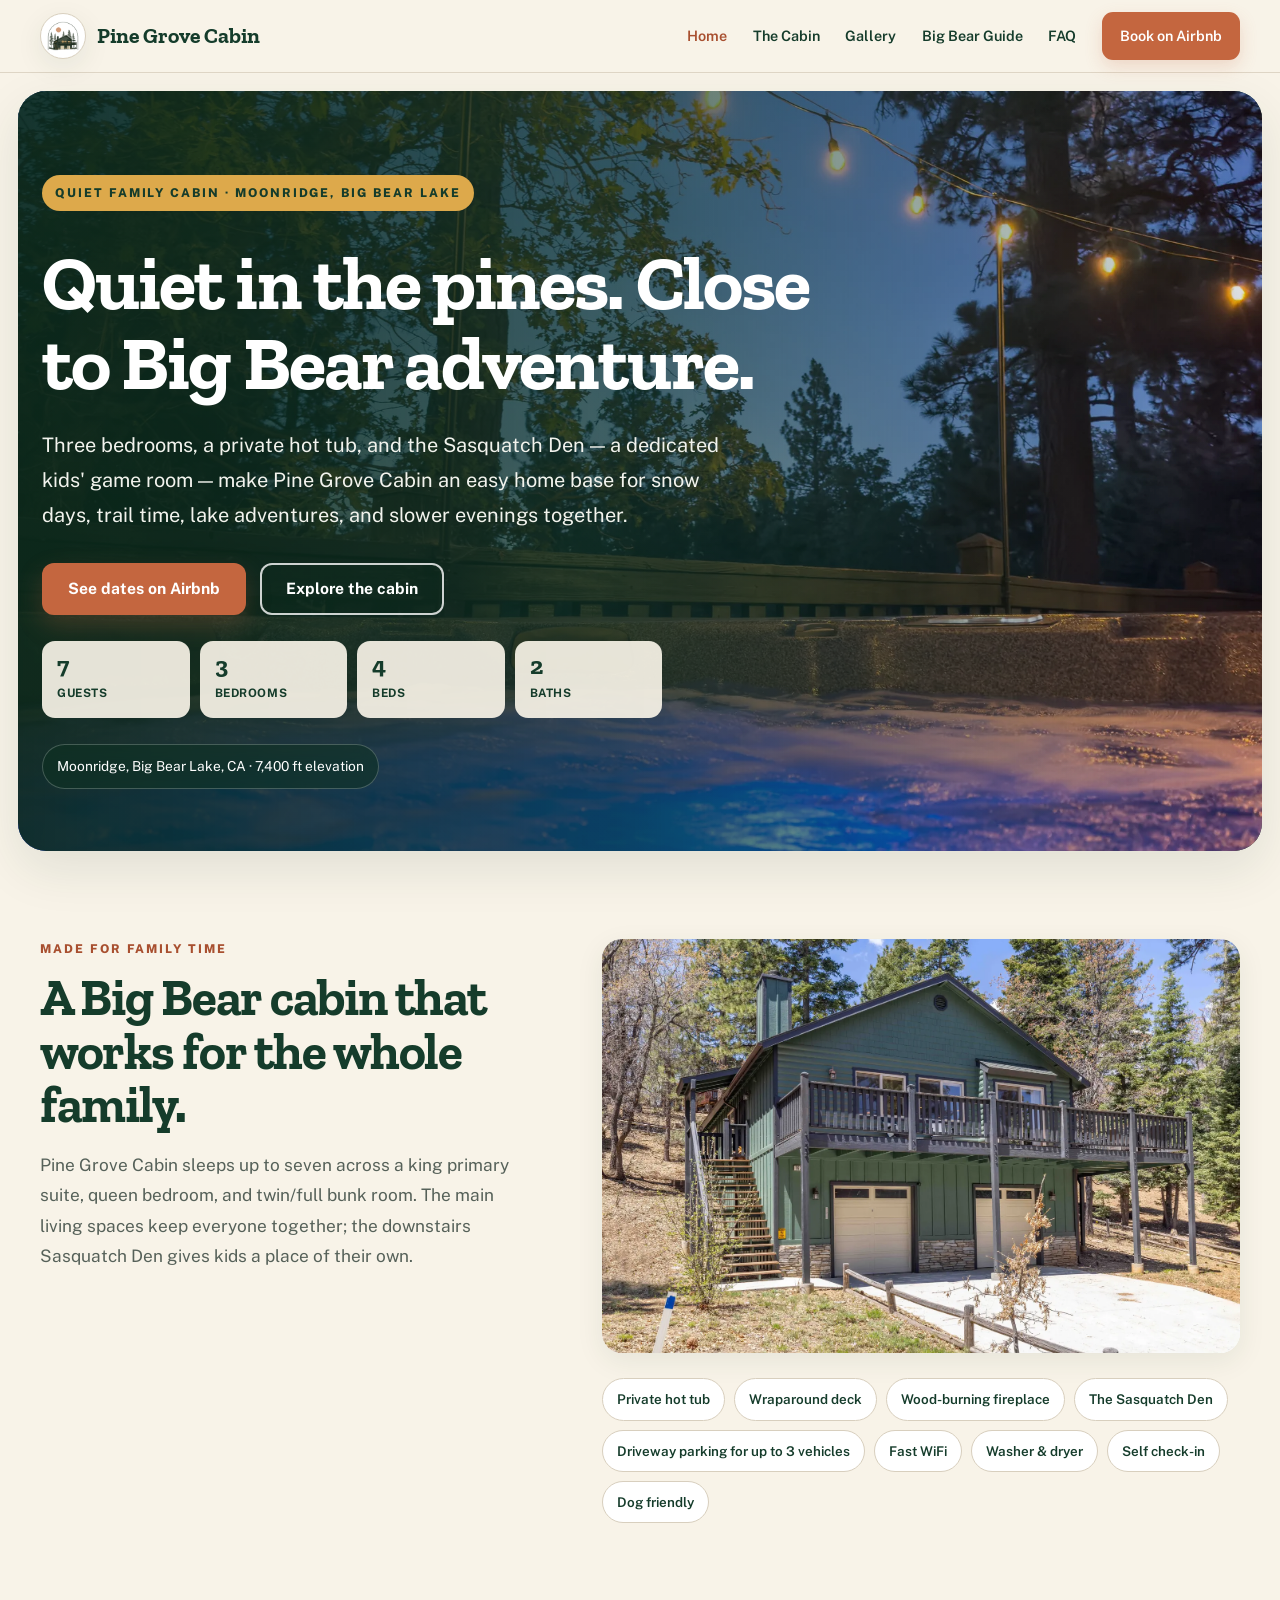
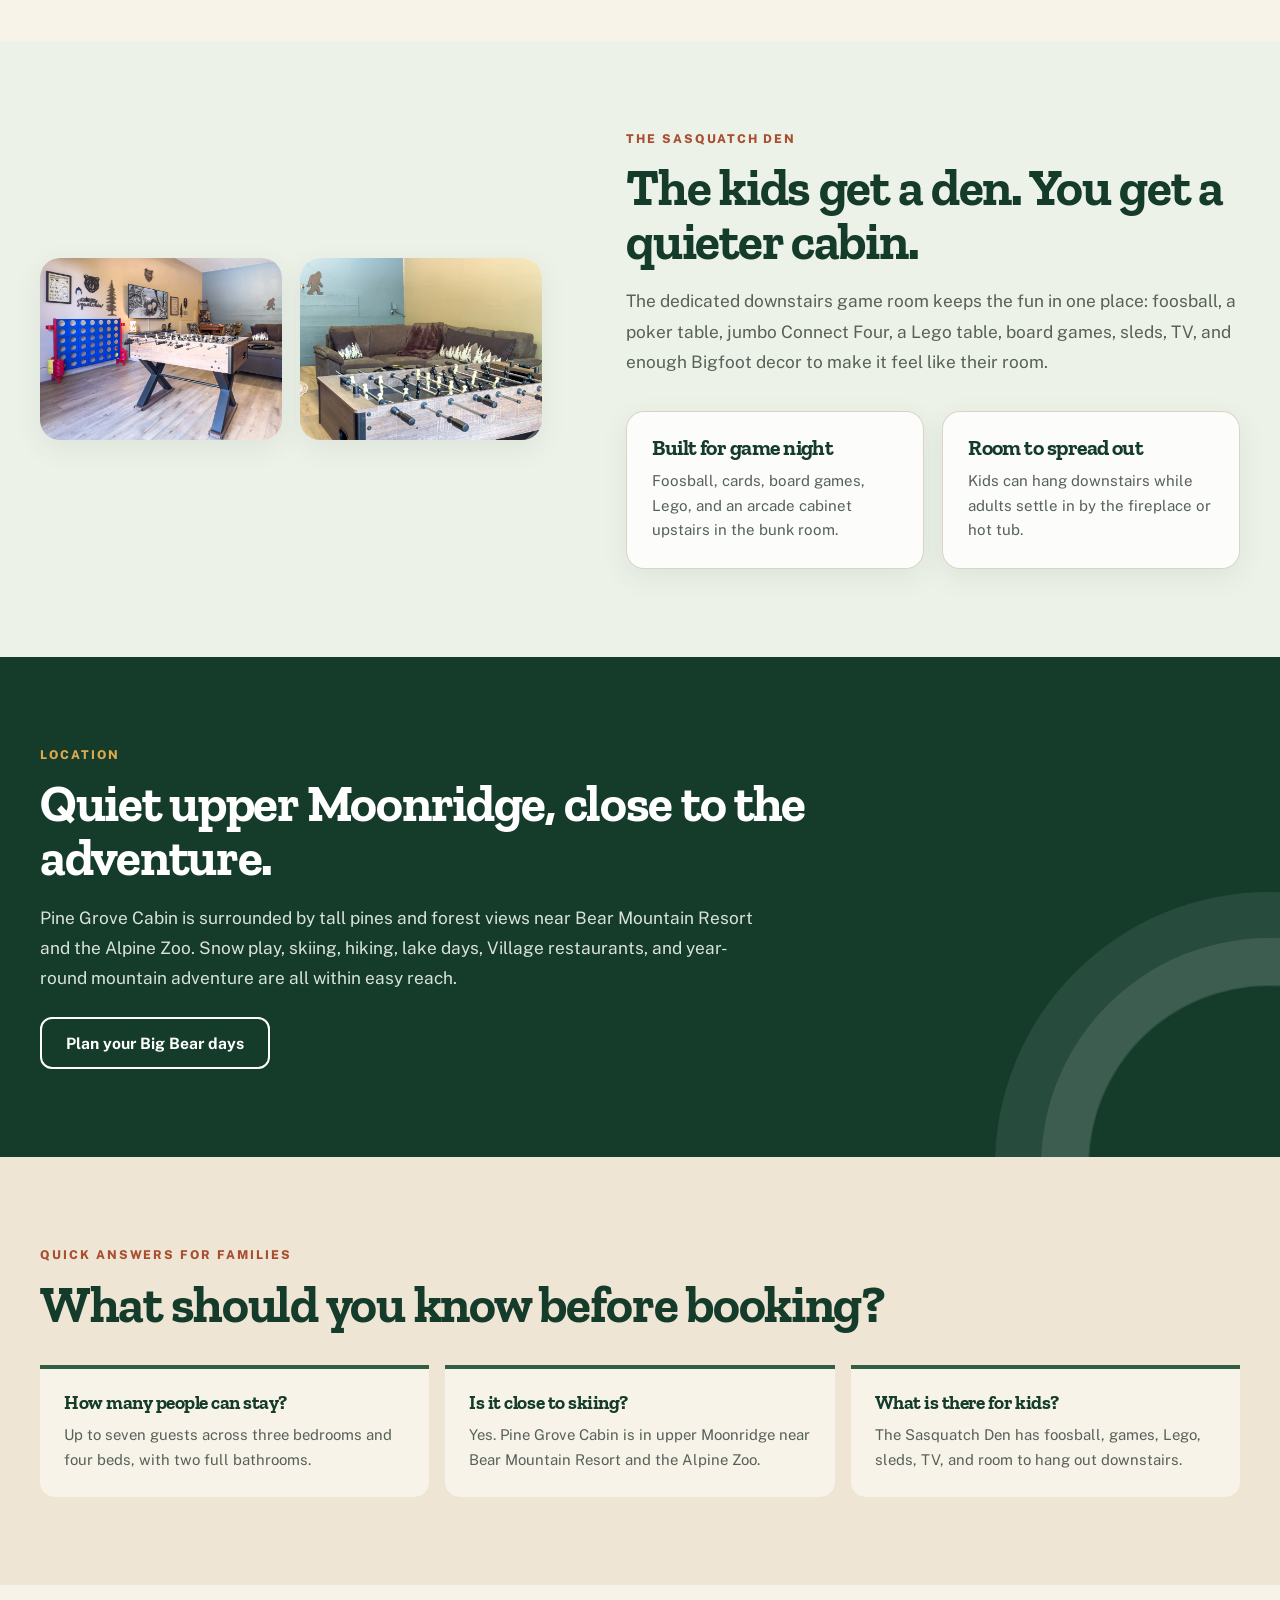
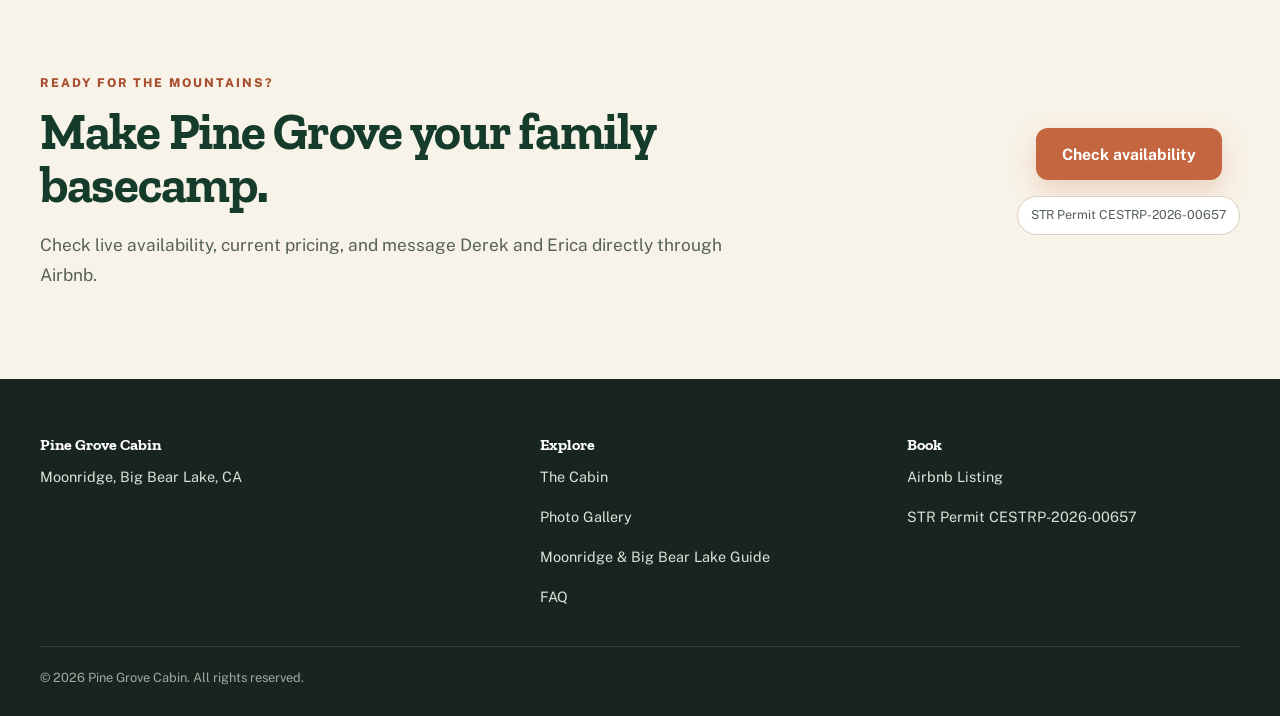
==== index.html @ 7d47ce01 "Update STR permit number to CESTRP-2026-00657 Co-Authored-By: Claude Sonnet 5 <noreply@anthropic.com" ====
<!DOCTYPE html>
<html lang="en">
<head>
<meta charset="UTF-8">
<meta name="viewport" content="width=device-width, initial-scale=1.0">
<title>Family Cabin in Moonridge, Big Bear Lake | Pine Grove Cabin</title>
<meta name="description" content="A quiet family cabin in Moonridge, Big Bear Lake with 3 bedrooms, a private hot tub, tall pines, and the Sasquatch Den kids' game room. Sleeps 7.">
<link rel="canonical" href="https://pinegrovebigbear.com/">
<link rel="icon" type="image/png" href="img/favicon-32.png" sizes="32x32">
<link rel="icon" type="image/png" href="img/favicon-16.png" sizes="16x16">
<link rel="apple-touch-icon" href="img/apple-touch-icon.png">
<meta name="theme-color" content="#153C2B">
<meta property="og:type" content="website">
<meta property="og:site_name" content="Pine Grove Cabin">
<meta property="og:title" content="Family Cabin in Moonridge, Big Bear Lake | Pine Grove Cabin">
<meta property="og:description" content="A quiet family cabin among tall pines with a private hot tub and the Sasquatch Den kids' game room. Sleeps 7 near Bear Mountain.">
<meta property="og:url" content="https://pinegrovebigbear.com/">
<meta property="og:image" content="https://pinegrovebigbear.com/img/hot-tub.webp">
<meta name="twitter:card" content="summary_large_image">
<meta name="twitter:title" content="Family Cabin in Moonridge, Big Bear Lake | Pine Grove Cabin">
<meta name="twitter:description" content="A quiet family cabin among tall pines with a private hot tub and the Sasquatch Den kids' game room. Sleeps 7 near Bear Mountain.">
<meta name="twitter:image" content="https://pinegrovebigbear.com/img/hot-tub.webp">
<link rel="stylesheet" href="styles.css">
</head>
<body class="page-home">
<a class="skip-link" href="#main-content">Skip to main content</a>

<header class="site-header">
  <div class="wrap">
    <a href="index.html" class="brand">
<span class="brand-mark-badge"><img class="brand-mark" src="img/logo-icon.png" alt="Pine Grove Cabin logo"></span>
      Pine Grove Cabin
    </a>
    <nav class="main-nav" id="primary-nav" aria-label="Primary">
      <a href="index.html" class="current">Home</a>
      <a href="cabin.html">The Cabin</a>
      <a href="gallery.html">Gallery</a>
      <a href="guide.html">Big Bear Guide</a>
      <a href="faq.html">FAQ</a>
      <a href="https://airbnb.com/h/pinegrovebigbear" class="btn-book-nav" target="_blank" rel="noopener">Book on Airbnb</a>
    </nav>
    <button class="mobile-toggle" aria-controls="primary-nav" aria-expanded="false" aria-label="Toggle navigation menu">☰</button>
  </div>
</header>

<main id="main-content">
<section class="hero">
  <img class="hero-photo" src="img/hot-tub.webp" alt="Private hot tub at Pine Grove Cabin beneath glowing string lights and tall pine trees at dusk" width="1800" height="1171" loading="eager" fetchpriority="high">
  <div class="hero-gradient"></div>
  <div class="wrap">
    <div class="hero-content">
      <span class="hero-eyebrow">Quiet family cabin · Moonridge, Big Bear Lake</span>
      <h1>Quiet in the pines. Close to Big Bear adventure.</h1>
      <p class="lede">Three bedrooms, a private hot tub, and the Sasquatch Den — a dedicated kids' game room — make Pine Grove Cabin an easy home base for snow days, trail time, lake adventures, and slower evenings together.</p>
      <div class="hero-cta-row">
        <a href="https://airbnb.com/h/pinegrovebigbear" class="btn btn-primary" target="_blank" rel="noopener">See dates on Airbnb</a>
        <a href="cabin.html" class="btn btn-outline">Explore the cabin</a>
      </div>
      <div class="hero-facts" aria-label="Cabin capacity">
        <div class="hero-fact"><strong>7</strong><span>guests</span></div>
        <div class="hero-fact"><strong>3</strong><span>bedrooms</span></div>
        <div class="hero-fact"><strong>4</strong><span>beds</span></div>
        <div class="hero-fact"><strong>2</strong><span>baths</span></div>
      </div>
      <div class="hero-pin-label">Moonridge, Big Bear Lake, CA · 7,400 ft elevation</div>
    </div>
  </div>
</section>

<section class="home-overview">
  <div class="wrap">
    <div class="overview-copy">
      <span class="eyebrow">Made for family time</span>
      <h2>A Big Bear cabin that works for the whole family.</h2>
      <p class="lede">Pine Grove Cabin sleeps up to seven across a king primary suite, queen bedroom, and twin/full bunk room. The main living spaces keep everyone together; the downstairs Sasquatch Den gives kids a place of their own.</p>
    </div>
    <div class="overview-content">
      <div class="photo-block">
        <img src="img/exterior.webp" alt="Exterior of Pine Grove Cabin, a green mountain cabin with a wraparound deck, surrounded by tall pines in Moonridge, Big Bear Lake" loading="lazy">
      </div>
      <div class="chip-row">
        <span class="chip">Private hot tub</span>
        <span class="chip">Wraparound deck</span>
        <span class="chip">Wood-burning fireplace</span>
        <span class="chip">The Sasquatch Den</span>
        <span class="chip">Driveway parking for up to 3 vehicles</span>
        <span class="chip">Fast WiFi</span>
        <span class="chip">Washer &amp; dryer</span>
        <span class="chip">Self check-in</span>
        <span class="chip">Dog friendly</span>
      </div>
    </div>
  </div>
</section>

<section class="section-alt">
  <div class="wrap feature-split">
    <div class="photo-grid-2">
      <div class="photo-block">
        <img src="img/sasquatch-den-v2.webp" alt="The Sasquatch Den at Pine Grove Cabin, a downstairs game room with a foosball table, jumbo Connect Four, sectional couch, and Bigfoot-themed wall decor" loading="lazy">
      </div>
      <div class="photo-block">
        <img src="img/sasquatch-den-2.webp" alt="Close-up of the foosball table and sectional couch with mountain and Bigfoot pillows in the Sasquatch Den at Pine Grove Cabin" loading="lazy">
      </div>
    </div>
    <div class="feature-copy">
      <span class="eyebrow">The Sasquatch Den</span>
      <h2>The kids get a den. You get a quieter cabin.</h2>
      <p class="lede">The dedicated downstairs game room keeps the fun in one place: foosball, a poker table, jumbo Connect Four, a Lego table, board games, sleds, TV, and enough Bigfoot decor to make it feel like their room.</p>
      <div class="card-grid">
        <div class="card"><h3>Built for game night</h3><p>Foosball, cards, board games, Lego, and an arcade cabinet upstairs in the bunk room.</p></div>
        <div class="card"><h3>Room to spread out</h3><p>Kids can hang downstairs while adults settle in by the fireplace or hot tub.</p></div>
      </div>
    </div>
  </div>
</section>

<section class="section-dark">
  <div class="wrap">
    <span class="eyebrow">Location</span>
    <h2>Quiet upper Moonridge, close to the adventure.</h2>
    <p class="lede">Pine Grove Cabin is surrounded by tall pines and forest views near Bear Mountain Resort and the Alpine Zoo. Snow play, skiing, hiking, lake days, Village restaurants, and year-round mountain adventure are all within easy reach.</p>
    <a href="guide.html" class="btn btn-outline" style="margin-top:24px; border-color:#fff; color:#fff;">Plan your Big Bear days</a>
  </div>
</section>

<section class="quick-answers">
  <div class="wrap">
    <span class="eyebrow">Quick answers for families</span>
    <h2>What should you know before booking?</h2>
    <div class="answer-grid">
      <article class="answer-card"><h3>How many people can stay?</h3><p>Up to seven guests across three bedrooms and four beds, with two full bathrooms.</p></article>
      <article class="answer-card"><h3>Is it close to skiing?</h3><p>Yes. Pine Grove Cabin is in upper Moonridge near Bear Mountain Resort and the Alpine Zoo.</p></article>
      <article class="answer-card"><h3>What is there for kids?</h3><p>The Sasquatch Den has foosball, games, Lego, sleds, TV, and room to hang out downstairs.</p></article>
    </div>
  </div>
</section>

<section class="booking-band">
  <div class="wrap">
    <div>
      <span class="eyebrow">Ready for the mountains?</span>
      <h2>Make Pine Grove your family basecamp.</h2>
      <p class="lede">Check live availability, current pricing, and message Derek and Erica directly through Airbnb.</p>
    </div>
    <div class="booking-actions">
      <a href="https://airbnb.com/h/pinegrovebigbear" class="btn btn-primary" target="_blank" rel="noopener">Check availability</a>
      <div style="margin-top:16px;">
        <span class="permit-badge">STR Permit CESTRP-2026-00657</span>
      </div>
    </div>
  </div>
</section>
</main>

<footer>
  <div class="wrap">
    <div>
      <h4>Pine Grove Cabin</h4>
      <p>Moonridge, Big Bear Lake, CA</p>
    </div>
    <div>
      <h4>Explore</h4>
      <p><a href="cabin.html">The Cabin</a></p>
      <p><a href="gallery.html">Photo Gallery</a></p>
      <p><a href="guide.html">Moonridge &amp; Big Bear Lake Guide</a></p>
      <p><a href="faq.html">FAQ</a></p>
    </div>
    <div>
      <h4>Book</h4>
      <p><a href="https://airbnb.com/h/pinegrovebigbear" target="_blank" rel="noopener">Airbnb Listing</a></p>
      <p>STR Permit CESTRP-2026-00657</p>
    </div>
  </div>
  <div class="wrap footer-bottom">© 2026 Pine Grove Cabin. All rights reserved.</div>
</footer>

<script type="application/ld+json">
{
  "@context": "https://schema.org",
  "@type": "LodgingBusiness",
  "name": "Pine Grove Cabin",
  "description": "A quiet, family-focused 3-bedroom cabin rental in Moonridge, Big Bear Lake, near Bear Mountain, with a private hot tub, wraparound deck, and the Sasquatch Den kids' game room.",
  "url": "https://pinegrovebigbear.com/",
  "image": "https://pinegrovebigbear.com/img/exterior.webp",
  "address": {
    "@type": "PostalAddress",
    "addressLocality": "Big Bear Lake",
    "addressRegion": "CA",
    "addressCountry": "US"
  },
  "amenityFeature": [
    { "@type": "LocationFeatureSpecification", "name": "Private Hot Tub", "value": true },
    { "@type": "LocationFeatureSpecification", "name": "Wood-Burning Fireplace", "value": true },
    { "@type": "LocationFeatureSpecification", "name": "Game Room", "value": true },
    { "@type": "LocationFeatureSpecification", "name": "Central Heating", "value": true },
    { "@type": "LocationFeatureSpecification", "name": "Dogs Allowed", "value": true }
  ],
  "numberOfRooms": 3,
  "petsAllowed": true,
  "priceRange": "$$",
  "aggregateRating": {
    "@type": "AggregateRating",
    "ratingValue": "5",
    "reviewCount": "1"
  },
  "sameAs": ["https://airbnb.com/h/pinegrovebigbear"]
}
</script>

<script src="js/nav.js"></script>
</body>
</html>
---- styles.css ----
/* Pine Grove Cabin — photo-first family mountain design */
@import url('https://fonts.googleapis.com/css2?family=Zilla+Slab:wght@500;600;700&family=Public+Sans:wght@400;500;600;700&display=swap');

:root {
  --pine-deep: #153c2b;
  --pine-mid: #315d43;
  --pine-soft: #dfe9df;
  --pine-pale: #edf2e9;
  --terracotta: #c4663f;
  --terracotta-dark: #a84f2f;
  --amber: #dda94b;
  --parchment: #f8f3e8;
  --parchment-deep: #eee5d5;
  --charcoal: #223029;
  --charcoal-soft: #566159;
  --line: #d8cfbe;
  --white: #fff;
  --shadow: 0 18px 50px rgba(21, 60, 43, 0.10);
  --shadow-soft: 0 8px 28px rgba(21, 60, 43, 0.08);
  --font-display: 'Zilla Slab', Georgia, serif;
  --font-body: 'Public Sans', -apple-system, BlinkMacSystemFont, sans-serif;
  --max-w: 1200px;
  --radius: 18px;
}

* { box-sizing: border-box; margin: 0; padding: 0; }
html { scroll-behavior: smooth; }
body {
  font-family: var(--font-body);
  color: var(--charcoal);
  background: var(--parchment);
  line-height: 1.65;
  -webkit-font-smoothing: antialiased;
}

h1, h2, h3, h4 {
  font-family: var(--font-display);
  color: var(--pine-deep);
  font-weight: 700;
  line-height: 1.05;
  letter-spacing: -0.025em;
}
h1 { font-size: clamp(3rem, 6vw, 5.6rem); }
h2 { font-size: clamp(2.15rem, 4vw, 3.45rem); max-width: 850px; }
h3 { font-size: 1.35rem; }
p + p { margin-top: 1rem; }
a { color: var(--terracotta-dark); text-decoration: none; }
a:hover { text-decoration: underline; }
a:focus-visible, button:focus-visible { outline: 3px solid var(--amber); outline-offset: 3px; }
img { display: block; max-width: 100%; }

.skip-link {
  position: fixed; left: 16px; top: -60px; z-index: 100;
  background: var(--white); color: var(--pine-deep); padding: 12px 16px; border-radius: 8px;
}
.skip-link:focus { top: 16px; }
.wrap { width: min(100% - 48px, var(--max-w)); margin-inline: auto; }

/* Header */
.site-header {
  position: sticky; top: 0; z-index: 50;
  padding: 12px 0;
  background: rgba(248, 243, 232, 0.94);
  border-bottom: 1px solid rgba(216, 207, 190, 0.82);
  backdrop-filter: blur(16px);
}
.site-header .wrap { display: flex; align-items: center; justify-content: space-between; gap: 24px; }
.brand { display: inline-flex; align-items: center; gap: 11px; color: var(--pine-deep); font: 700 1.35rem var(--font-display); }
.brand:hover { text-decoration: none; }
.brand-mark-badge {
  width: 46px; height: 46px; border-radius: 50%; flex: 0 0 auto;
  display: grid; place-items: center; background: var(--white); border: 1px solid var(--line);
  box-shadow: var(--shadow-soft);
}
.brand-mark { width: 34px; height: 34px; object-fit: contain; }
nav.main-nav { display: flex; align-items: center; gap: clamp(14px, 2vw, 28px); }
nav.main-nav a { color: var(--pine-deep); font-size: 0.9rem; font-weight: 600; }
nav.main-nav a:hover { color: var(--terracotta-dark); text-decoration: none; }
nav.main-nav a.current { color: var(--terracotta-dark); }
.btn-book-nav {
  background: var(--terracotta); color: var(--white) !important;
  padding: 12px 18px; border-radius: 11px; box-shadow: 0 7px 18px rgba(196, 102, 63, .2);
}
.btn-book-nav:hover { background: var(--terracotta-dark); }
.mobile-toggle { display: none; border: 0; background: transparent; color: var(--pine-deep); font-size: 1.65rem; cursor: pointer; }

/* Buttons */
.btn {
  display: inline-flex; align-items: center; justify-content: center; min-height: 52px;
  padding: 13px 24px; border: 2px solid transparent; border-radius: 12px;
  font: 700 0.98rem var(--font-body); cursor: pointer; transition: transform .2s ease, background .2s ease;
}
.btn:hover { transform: translateY(-2px); text-decoration: none; }
.btn-primary { background: var(--terracotta); color: var(--white); box-shadow: 0 10px 26px rgba(196, 102, 63, .24); }
.btn-primary:hover { background: var(--terracotta-dark); }
.btn-outline { border-color: var(--pine-deep); color: var(--pine-deep); background: transparent; }
.btn-outline:hover { background: var(--pine-deep); color: var(--white); }

/* Home hero */
.hero {
  width: min(calc(100% - 36px), 1480px);
  min-height: min(760px, calc(100vh - 96px));
  margin: 18px auto 0; padding: 76px 0 62px;
  position: relative; overflow: hidden; display: flex; align-items: end;
  border-radius: 28px; background: var(--pine-deep); color: var(--white);
  box-shadow: var(--shadow);
}
.hero-photo { position: absolute; inset: 0; width: 100%; height: 100%; object-fit: cover; }
.hero-gradient {
  position: absolute; inset: 0; z-index: 1;
  background: linear-gradient(90deg, rgba(11, 42, 28, .92) 0%, rgba(14, 51, 35, .7) 48%, rgba(15, 54, 37, .12) 100%);
}
.hero-topo { display: none; }
.hero .wrap { position: relative; z-index: 2; }
.hero-content { max-width: 820px; }
.hero-eyebrow, .eyebrow {
  display: block; margin-bottom: 12px; color: var(--terracotta-dark);
  font-size: .76rem; font-weight: 800; letter-spacing: .16em; text-transform: uppercase;
}
.hero-eyebrow { display: inline-block; color: var(--pine-deep); background: var(--amber); padding: 8px 13px; border-radius: 999px; }
.hero h1 { color: var(--white); max-width: 920px; margin: 20px 0 24px; text-wrap: balance; }
.hero p.lede { color: #f2f3ed; max-width: 700px; font-size: clamp(1.05rem, 1.6vw, 1.25rem); }
.hero-cta-row { display: flex; flex-wrap: wrap; gap: 14px; margin-top: 30px; }
.hero .btn-outline { color: var(--white); border-color: rgba(255,255,255,.8); background: rgba(17, 48, 34, .26); }
.hero .btn-outline:hover { background: var(--white); color: var(--pine-deep); }
.hero-pin-label {
  display: inline-flex; align-items: center; gap: 9px; margin-top: 26px;
  padding: 10px 14px; border: 1px solid rgba(255,255,255,.22); border-radius: 999px;
  background: rgba(14, 48, 33, .56); color: var(--white); font-size: .86rem;
  backdrop-filter: blur(8px);
}
.hero-facts {
  display: grid; grid-template-columns: repeat(4, minmax(92px, 1fr)); gap: 10px;
  max-width: 620px; margin-top: 26px;
}
.hero-fact { padding: 13px 15px; border-radius: 13px; background: rgba(248,243,232,.92); color: var(--pine-deep); }
.hero-fact strong { display: block; font: 700 1.55rem var(--font-display); line-height: 1; }
.hero-fact span { font-size: .73rem; font-weight: 700; text-transform: uppercase; letter-spacing: .05em; }

/* Secondary page mastheads */
.page-intro {
  position: relative; overflow: hidden; padding: 92px 0 76px !important;
  background: var(--parchment);
}
.page-intro::after {
  content: ''; position: absolute; width: 420px; height: 420px; right: -130px; top: -210px;
  border: 1px solid var(--line); border-radius: 50%; box-shadow: 0 0 0 42px transparent, 0 0 0 43px var(--line), 0 0 0 84px transparent, 0 0 0 85px var(--line);
  opacity: .65; pointer-events: none;
}
.page-intro .wrap { position: relative; z-index: 1; }
.page-intro h1 { max-width: 950px; margin: 12px 0 22px; text-wrap: balance; }
.page-intro .lede { font-size: 1.18rem; }

/* Sections and content */
section { padding: 88px 0; }
.section-tight { padding: 54px 0; }
.section-alt { background: var(--pine-pale); }
.section-dark { background: var(--pine-deep); color: #dfe9df; position: relative; overflow: hidden; }
.section-dark::after {
  content: ''; position: absolute; width: 360px; height: 360px; right: -170px; bottom: -190px;
  border: 1px solid rgba(255,255,255,.12); border-radius: 50%; box-shadow: 0 0 0 46px transparent, 0 0 0 47px rgba(255,255,255,.1), 0 0 0 92px transparent, 0 0 0 93px rgba(255,255,255,.08);
}
.section-dark h2, .section-dark h3 { color: var(--white); }
.section-dark .eyebrow { color: var(--amber); }
.section-dark .wrap { position: relative; z-index: 1; }
.lede { max-width: 720px; margin-top: 18px; color: var(--charcoal-soft); font-size: 1.08rem; line-height: 1.75; }
.section-dark .lede { color: #d9e3dc !important; }
.contour-rule { display: none; }

.home-overview .wrap { display: grid; grid-template-columns: .85fr 1.15fr; gap: clamp(40px, 7vw, 90px); align-items: start; }
.home-overview .overview-copy { position: sticky; top: 110px; }
.home-overview .overview-content .photo-block { margin-top: 0; }
.home-overview .overview-content .photo-block img { width: 100%; aspect-ratio: 1.54 / 1; object-fit: cover; }
.home-overview .chip-row { margin-bottom: 30px; }
.feature-heading { max-width: 760px; }

.card-grid { display: grid; grid-template-columns: repeat(auto-fit, minmax(230px, 1fr)); gap: 18px; margin-top: 34px; }
.card {
  background: rgba(255,255,255,.82); border: 1px solid rgba(216,207,190,.9); border-radius: var(--radius);
  padding: 25px; box-shadow: var(--shadow-soft);
}
.card h3 { margin-bottom: 9px; }
.card p { color: var(--charcoal-soft); font-size: .94rem; }
.section-dark .card { background: rgba(255,255,255,.08); border-color: rgba(255,255,255,.15); box-shadow: none; }
.section-dark .card p { color: #d9e3dc; }

.chip-row { display: flex; flex-wrap: wrap; gap: 9px; margin-top: 25px; }
.chip {
  padding: 9px 14px; border: 1px solid var(--line); border-radius: 999px;
  background: var(--white); color: var(--pine-deep); font-size: .84rem; font-weight: 600;
}

.feature-split { display: grid; grid-template-columns: .9fr 1.1fr; align-items: center; gap: clamp(36px, 7vw, 84px); }
.feature-split .photo-grid-2 { margin-top: 0; }
.feature-copy .card-grid { grid-template-columns: 1fr 1fr; }

.quick-answers { background: var(--parchment-deep); }
.answer-grid { display: grid; grid-template-columns: repeat(3, 1fr); gap: 16px; margin-top: 34px; }
.answer-card { background: var(--parchment); border-top: 4px solid var(--pine-mid); padding: 24px; border-radius: 0 0 15px 15px; }
.answer-card h3 { margin-bottom: 10px; font-size: 1.2rem; }
.answer-card p { color: var(--charcoal-soft); font-size: .93rem; }

.booking-band { text-align: left; }
.booking-band .wrap { display: flex; align-items: center; justify-content: space-between; gap: 38px; }
.booking-band .lede { margin-bottom: 0 !important; }
.booking-band .booking-actions { flex: 0 0 auto; text-align: center; }

/* Photos */
.photo-block { margin-top: 34px; overflow: hidden; border-radius: 20px; background: var(--white); box-shadow: var(--shadow-soft); }
.photo-block img { width: 100%; height: auto; }
.photo-caption { padding: 12px 16px; border-top: 1px solid var(--line); color: var(--charcoal-soft); font-size: .83rem; }
.photo-grid-2 { display: grid; grid-template-columns: 1fr 1fr; gap: 18px; margin-top: 34px; }
.photo-grid-2 .photo-block, .photo-grid-mini .photo-block { margin-top: 0; }
.photo-grid-mini { display: grid; grid-template-columns: repeat(auto-fit, minmax(230px, 1fr)); gap: 16px; margin-top: 30px; align-items: start; }
.photo-grid-mini img { width: 100%; aspect-ratio: 4 / 3; object-fit: cover; transition: transform .35s ease; }
.photo-grid-mini .photo-block:hover img { transform: scale(1.025); }
.page-gallery .photo-grid-mini { grid-template-columns: repeat(12, 1fr); }
.page-gallery .photo-grid-mini .photo-block { grid-column: span 4; }
.page-gallery .photo-grid-mini .photo-block { align-self: start; background: transparent; }
.gallery-label { font: 700 1.25rem var(--font-display); color: var(--pine-deep); letter-spacing: -.01em; }
.gallery-label-spaced { margin-top: 46px; }

/* FAQ */
.faq-item { margin-bottom: 12px; padding: 24px 26px; border: 1px solid var(--line); border-radius: 15px; background: rgba(255,255,255,.68); }
.faq-item h3 { margin-bottom: 8px; font-size: 1.14rem; }
.faq-item p { color: var(--charcoal-soft); }

/* Footer */
footer { padding: 58px 0 28px; background: #18241e; color: #d9e3dc; font-size: .9rem; }
footer .wrap { display: grid; grid-template-columns: 1.4fr 1fr 1fr; gap: 34px; }
footer h4 { margin-bottom: 12px; color: var(--white); font-size: 1rem; letter-spacing: 0; }
footer a { color: #d9e3dc; }
footer a:hover { color: var(--amber); }
.footer-bottom { margin-top: 38px; padding-top: 20px; border-top: 1px solid rgba(255,255,255,.12); color: #9eaaa2; font-size: .8rem; }
.permit-badge { display: inline-block; padding: 8px 13px; border: 1px solid var(--line); border-radius: 999px; background: var(--white); color: var(--charcoal-soft); font-size: .78rem; }

@media (max-width: 980px) {
  nav.main-nav { gap: 14px; }
  nav.main-nav a { font-size: .8rem; }
  .home-overview .wrap, .feature-split { grid-template-columns: 1fr; }
  .home-overview .overview-copy { position: static; }
  .answer-grid { grid-template-columns: 1fr 1fr; }
}

@media (max-width: 760px) {
  .wrap { width: min(100% - 38px, var(--max-w)); }
  .site-header { padding: 9px 0; }
  .brand { font-size: 1.15rem; }
  .brand-mark-badge { width: 40px; height: 40px; }
  .brand-mark { width: 30px; height: 30px; }
  nav.main-nav {
    display: none; position: absolute; top: 100%; left: 0; right: 0;
    flex-direction: column; align-items: stretch; gap: 0; padding: 10px 20px 22px;
    background: rgba(248,243,232,.98); border-bottom: 1px solid var(--line); box-shadow: var(--shadow-soft);
  }
  nav.main-nav.is-open { display: flex; }
  nav.main-nav a { width: 100%; padding: 12px 4px; font-size: .95rem; }
  nav.main-nav .btn-book-nav { width: 100%; margin-top: 9px; text-align: center; }
  .mobile-toggle { display: block; }

  h1 { font-size: clamp(2.7rem, 13vw, 4.2rem); }
  h2 { font-size: clamp(2rem, 10vw, 2.9rem); }
  section { padding: 66px 0; }
  .section-tight { padding: 46px 0; }

  .hero {
    width: calc(100% - 20px); min-height: 760px; margin-top: 10px; padding: 54px 0 38px;
    border-radius: 22px; align-items: end;
  }
  .hero-gradient { background: linear-gradient(0deg, rgba(11,42,28,.94) 0%, rgba(11,42,28,.7) 57%, rgba(11,42,28,.18) 100%); }
  .hero h1 { font-size: clamp(2.75rem, 12vw, 4rem); }
  .hero p.lede { font-size: 1rem; line-height: 1.65; }
  .hero-cta-row { flex-direction: column; }
  .hero-cta-row .btn { width: 100%; }
  .hero-facts { grid-template-columns: 1fr 1fr; }
  .hero-pin-label { align-items: flex-start; border-radius: 14px; }

  .page-intro { padding: 70px 0 58px !important; }
  .page-intro::after { width: 260px; height: 260px; }
  .page-intro .lede { font-size: 1.05rem; }

  .feature-copy .card-grid, .answer-grid { grid-template-columns: 1fr; }
  .booking-band .wrap { align-items: stretch; flex-direction: column; }
  .booking-band .booking-actions .btn { width: 100%; }
  .photo-grid-2 { grid-template-columns: 1fr; }
  .page-gallery .photo-grid-mini { grid-template-columns: 1fr 1fr; }
  .page-gallery .photo-grid-mini .photo-block { grid-column: auto; }
  footer .wrap { grid-template-columns: 1fr; gap: 26px; }
}

@media (max-width: 430px) {
  .page-gallery .photo-grid-mini { grid-template-columns: 1fr; }
  .hero-facts { gap: 8px; }
  .hero-fact { padding: 11px 12px; }
}

@media (prefers-reduced-motion: reduce) {
  html { scroll-behavior: auto; }
  *, *::before, *::after { transition: none !important; }
}
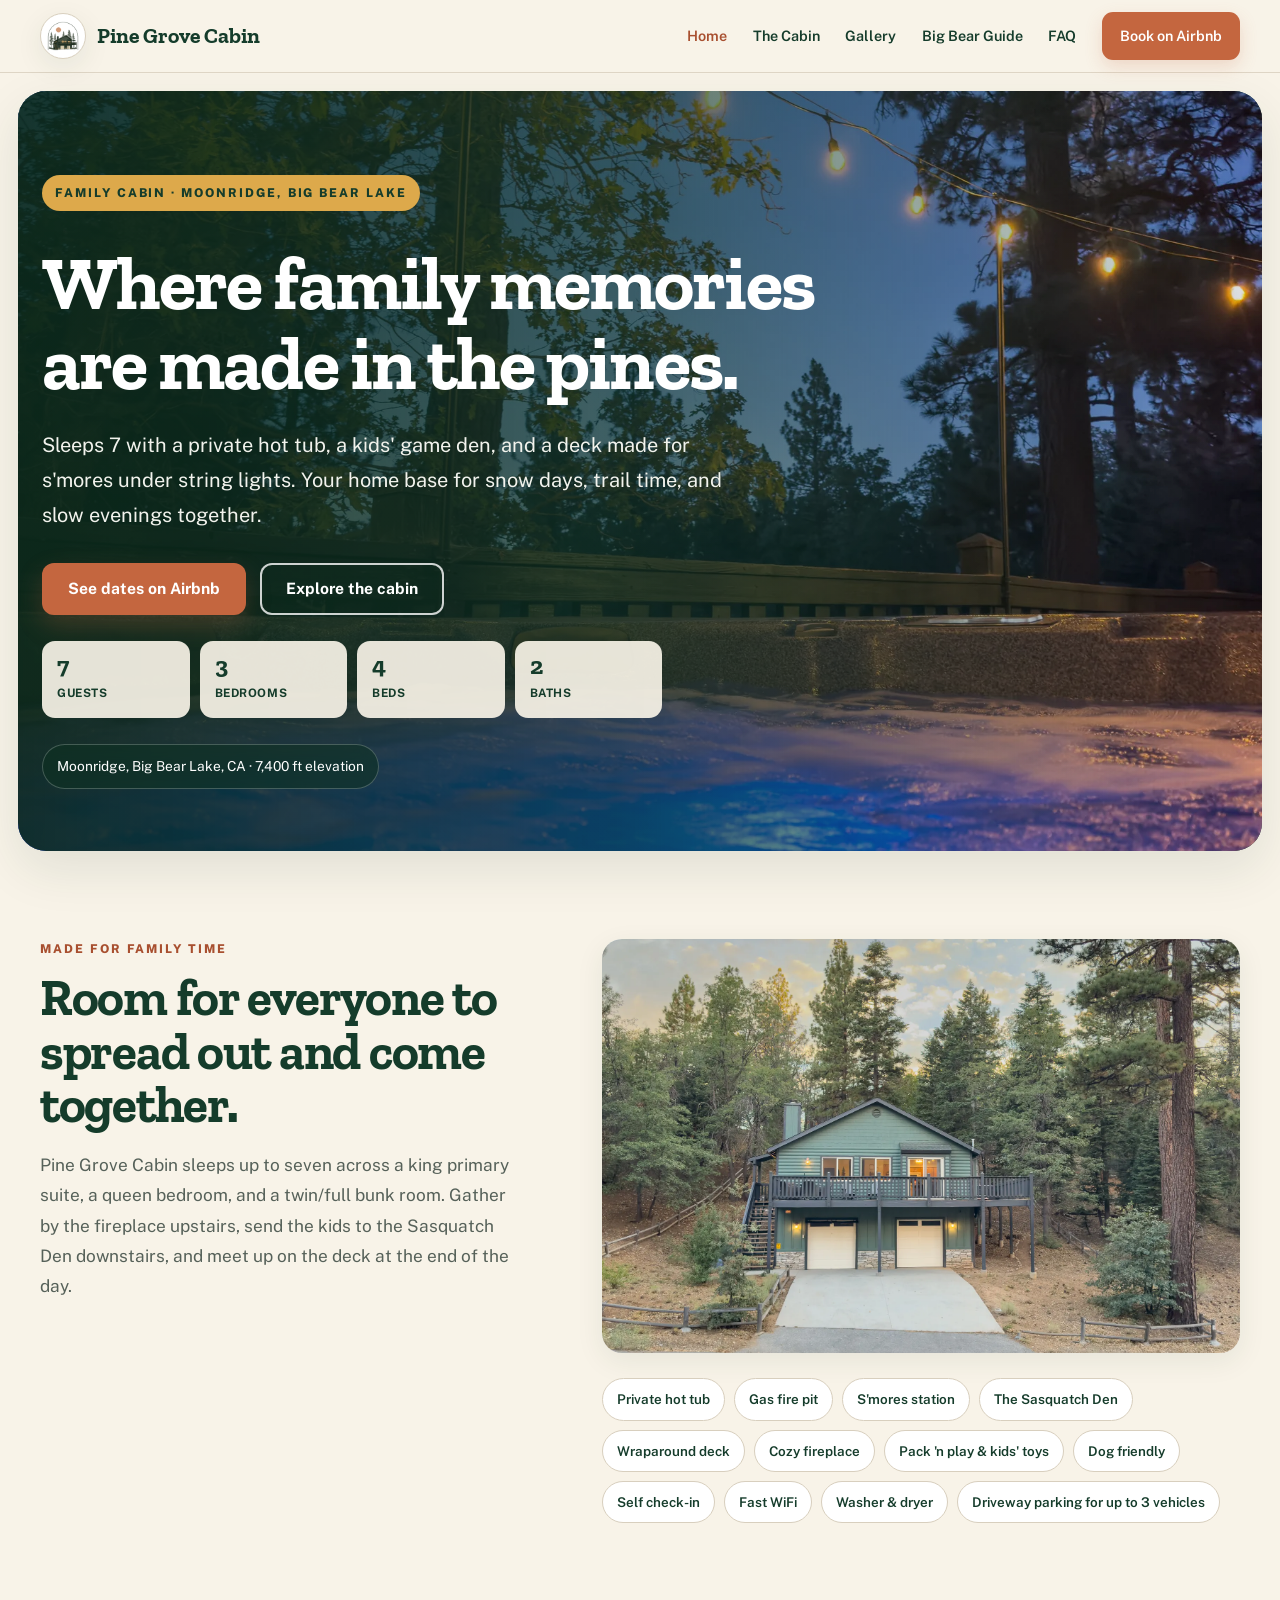
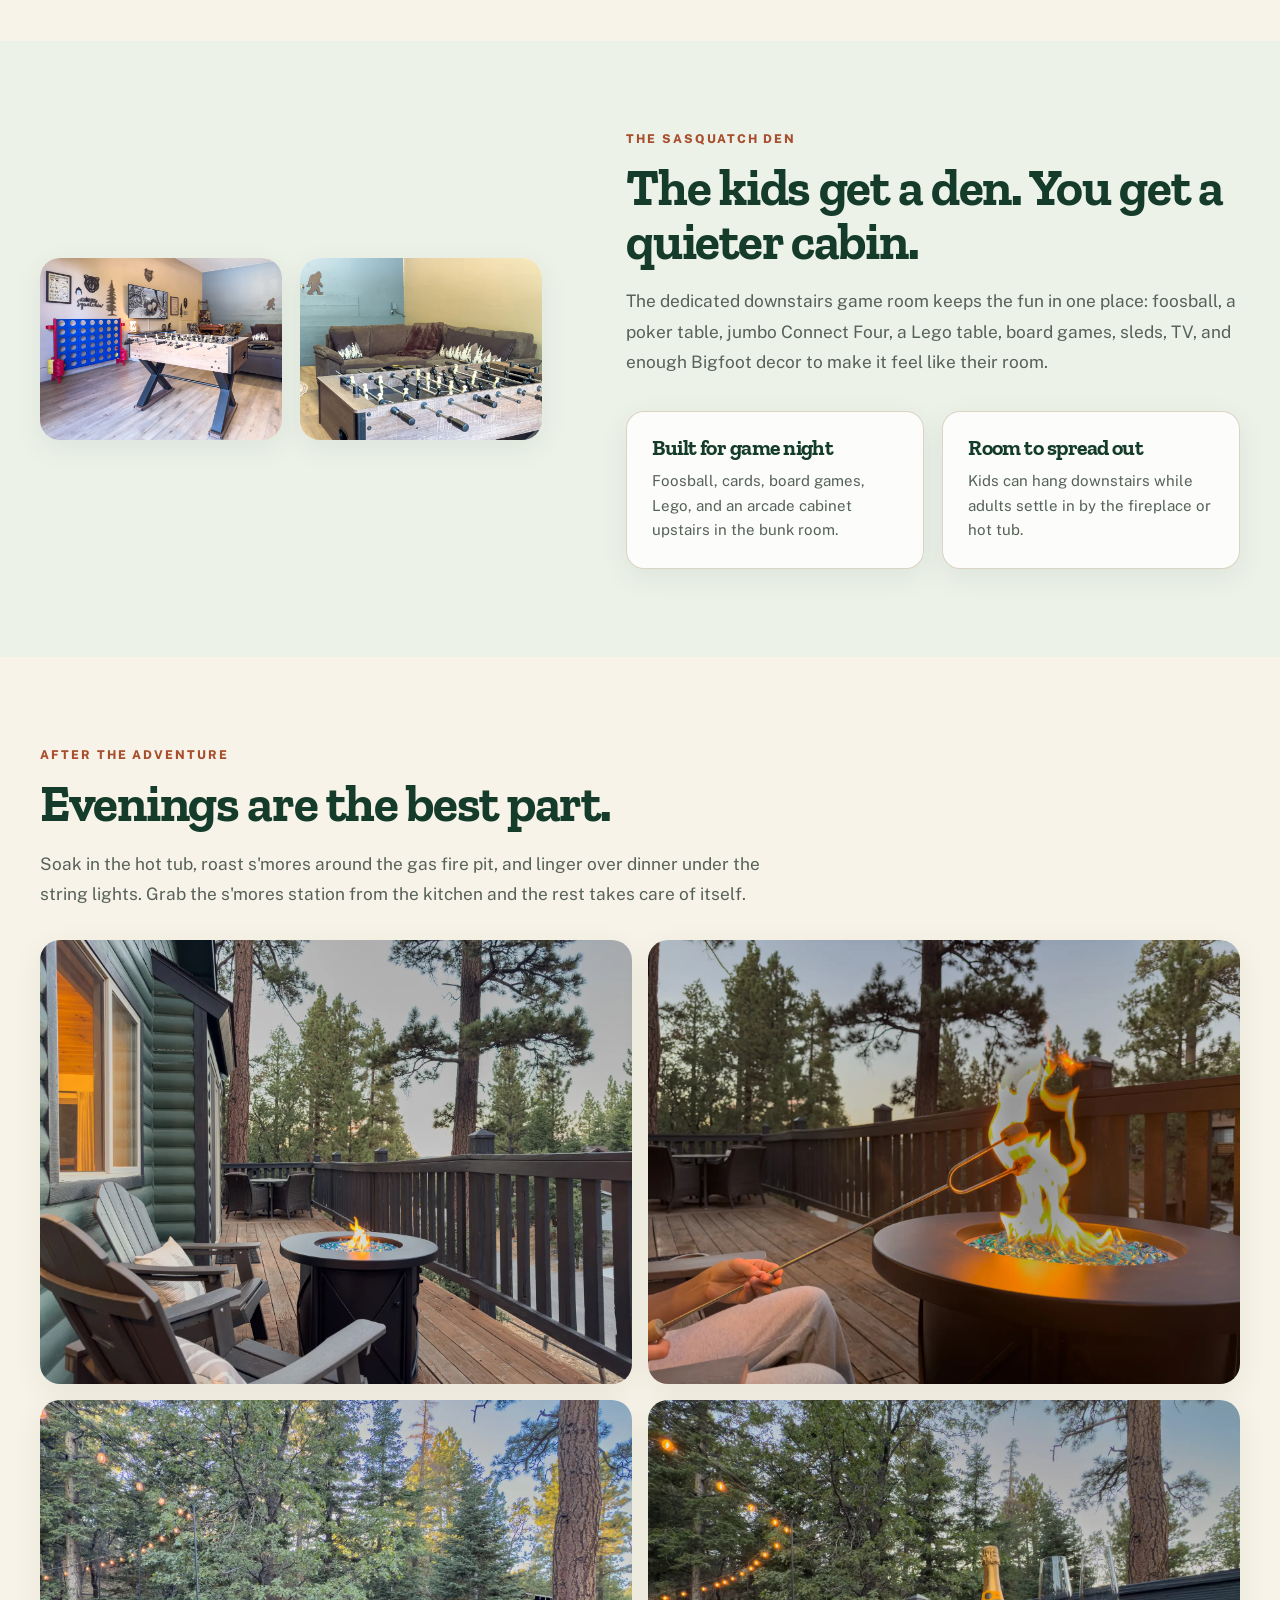
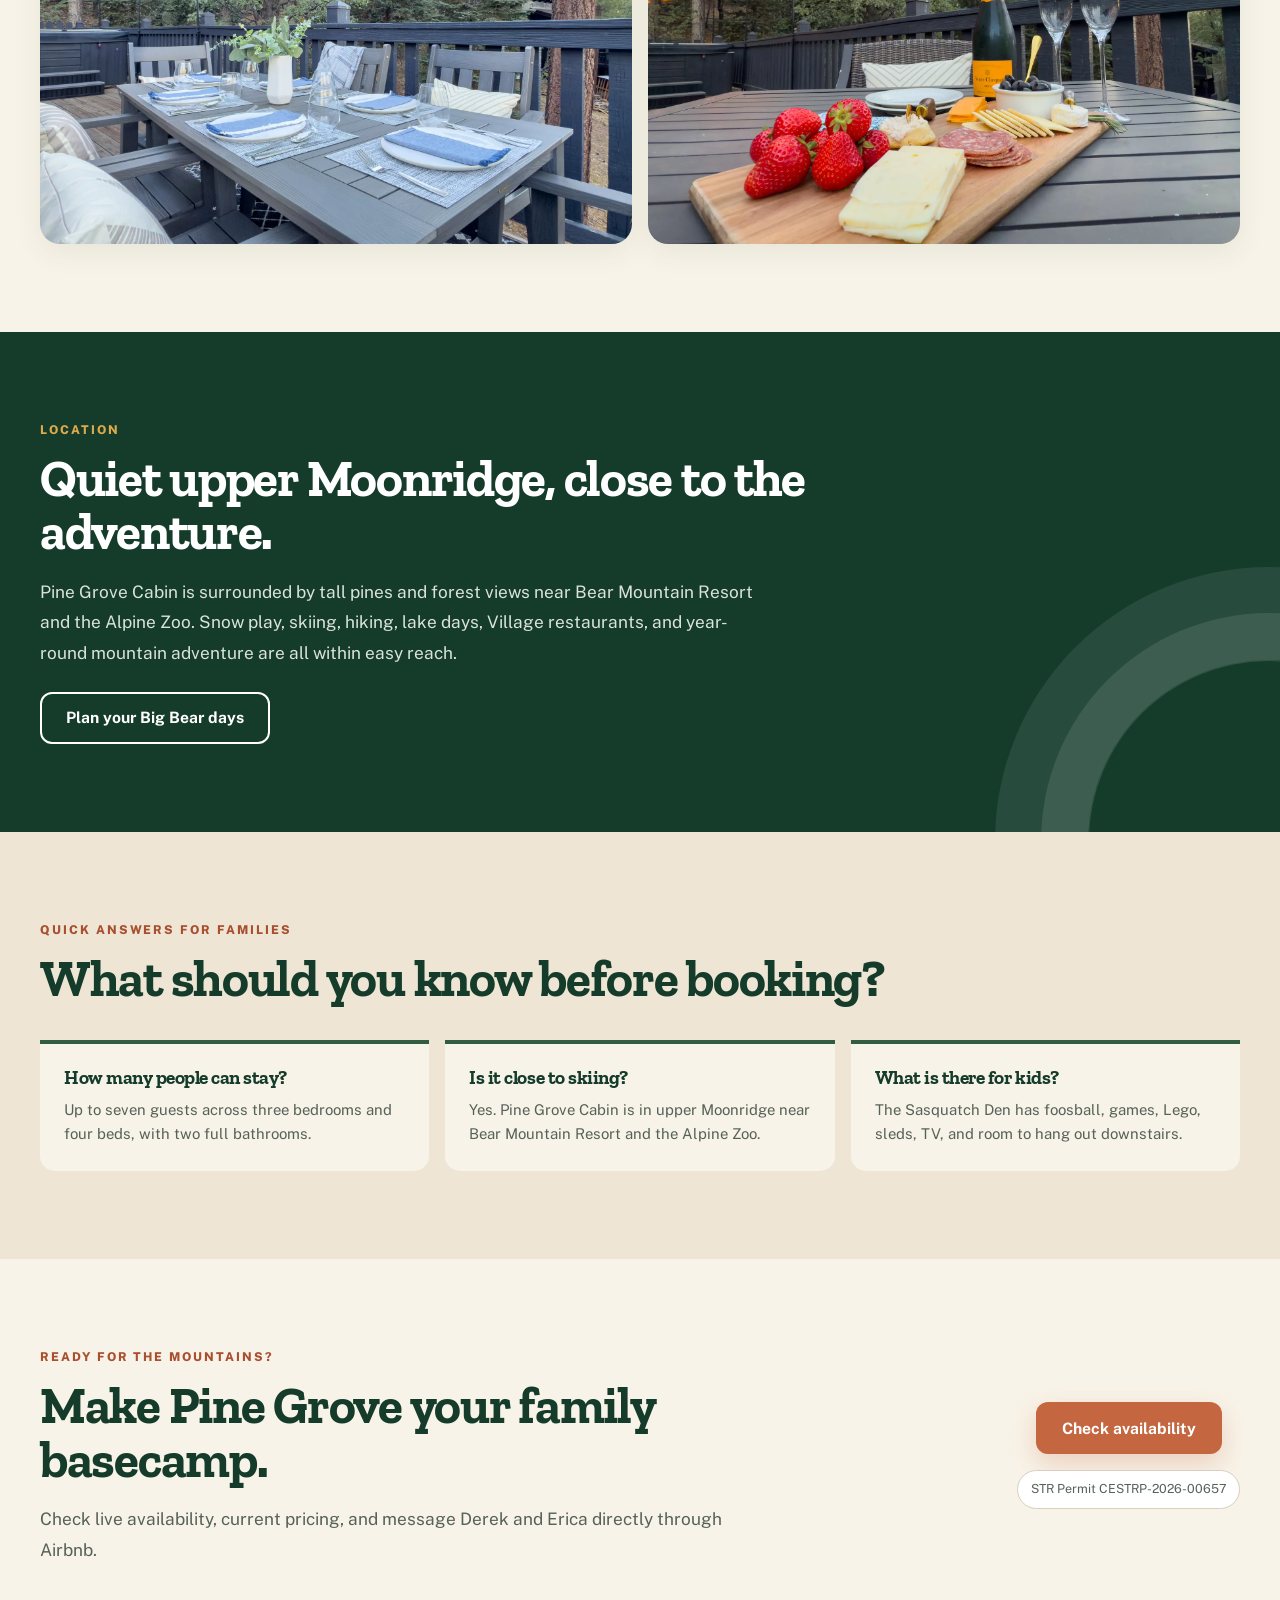
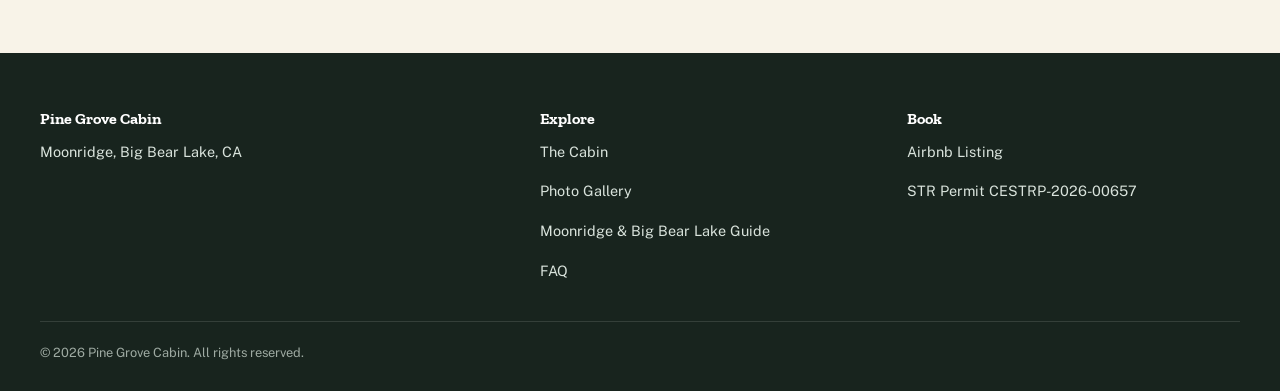
==== commit 3a9e0467: "Home: memory-led hero, family overview copy, and evenings-on-the-deck section - New hero headline an" ====
--- a/index.html
+++ b/index.html
@@ -49,9 +49,9 @@
   <div class="hero-gradient"></div>
   <div class="wrap">
     <div class="hero-content">
-      <span class="hero-eyebrow">Quiet family cabin · Moonridge, Big Bear Lake</span>
-      <h1>Quiet in the pines. Close to Big Bear adventure.</h1>
-      <p class="lede">Three bedrooms, a private hot tub, and the Sasquatch Den — a dedicated kids' game room — make Pine Grove Cabin an easy home base for snow days, trail time, lake adventures, and slower evenings together.</p>
+      <span class="hero-eyebrow">Family cabin · Moonridge, Big Bear Lake</span>
+      <h1>Where family memories are made in the pines.</h1>
+      <p class="lede">Sleeps 7 with a private hot tub, a kids' game den, and a deck made for s'mores under string lights. Your home base for snow days, trail time, and slow evenings together.</p>
       <div class="hero-cta-row">
         <a href="https://airbnb.com/h/pinegrovebigbear" class="btn btn-primary" target="_blank" rel="noopener">See dates on Airbnb</a>
         <a href="cabin.html" class="btn btn-outline">Explore the cabin</a>
@@ -71,23 +71,26 @@
   <div class="wrap">
     <div class="overview-copy">
       <span class="eyebrow">Made for family time</span>
-      <h2>A Big Bear cabin that works for the whole family.</h2>
-      <p class="lede">Pine Grove Cabin sleeps up to seven across a king primary suite, queen bedroom, and twin/full bunk room. The main living spaces keep everyone together; the downstairs Sasquatch Den gives kids a place of their own.</p>
+      <h2>Room for everyone to spread out and come together.</h2>
+      <p class="lede">Pine Grove Cabin sleeps up to seven across a king primary suite, a queen bedroom, and a twin/full bunk room. Gather by the fireplace upstairs, send the kids to the Sasquatch Den downstairs, and meet up on the deck at the end of the day.</p>
     </div>
     <div class="overview-content">
       <div class="photo-block">
-        <img src="img/exterior.webp" alt="Exterior of Pine Grove Cabin, a green mountain cabin with a wraparound deck, surrounded by tall pines in Moonridge, Big Bear Lake" loading="lazy">
+        <img src="img/exterior-3.webp" alt="Pine Grove Cabin at dusk, a green mountain cabin with warm lit windows, a wraparound deck, and a two-car garage beneath tall pines in Moonridge, Big Bear Lake" loading="lazy">
       </div>
       <div class="chip-row">
         <span class="chip">Private hot tub</span>
+        <span class="chip">Gas fire pit</span>
+        <span class="chip">S'mores station</span>
+        <span class="chip">The Sasquatch Den</span>
         <span class="chip">Wraparound deck</span>
-        <span class="chip">Wood-burning fireplace</span>
-        <span class="chip">The Sasquatch Den</span>
-        <span class="chip">Driveway parking for up to 3 vehicles</span>
+        <span class="chip">Cozy fireplace</span>
+        <span class="chip">Pack 'n play &amp; kids' toys</span>
+        <span class="chip">Dog friendly</span>
+        <span class="chip">Self check-in</span>
         <span class="chip">Fast WiFi</span>
         <span class="chip">Washer &amp; dryer</span>
-        <span class="chip">Self check-in</span>
-        <span class="chip">Dog friendly</span>
+        <span class="chip">Driveway parking for up to 3 vehicles</span>
       </div>
     </div>
   </div>
@@ -110,6 +113,28 @@
       <div class="card-grid">
         <div class="card"><h3>Built for game night</h3><p>Foosball, cards, board games, Lego, and an arcade cabinet upstairs in the bunk room.</p></div>
         <div class="card"><h3>Room to spread out</h3><p>Kids can hang downstairs while adults settle in by the fireplace or hot tub.</p></div>
+      </div>
+    </div>
+  </div>
+</section>
+
+<section>
+  <div class="wrap">
+    <span class="eyebrow">After the adventure</span>
+    <h2>Evenings are the best part.</h2>
+    <p class="lede">Soak in the hot tub, roast s'mores around the gas fire pit, and linger over dinner under the string lights. Grab the s'mores station from the kitchen and the rest takes care of itself.</p>
+    <div class="photo-grid-mini grid-2x2">
+      <div class="photo-block">
+        <img src="img/deck-firepit.webp" alt="Gas fire pit with Adirondack chairs on the wraparound deck at Pine Grove Cabin" loading="lazy">
+      </div>
+      <div class="photo-block">
+        <img src="img/deck-firepit-smores.webp" alt="Roasting a marshmallow over the glowing fire pit on the deck at Pine Grove Cabin at dusk" loading="lazy">
+      </div>
+      <div class="photo-block">
+        <img src="img/deck-dining-set-2.webp" alt="Deck dining table set for a group dinner under string lights among the pines at Pine Grove Cabin, with the hot tub in the background" loading="lazy">
+      </div>
+      <div class="photo-block">
+        <img src="img/deck-charcuterie-2.webp" alt="Snack board with strawberries, cheese, salami, and crackers beside champagne and flutes on the deck under string lights at Pine Grove Cabin" loading="lazy">
       </div>
     </div>
   </div>
--- a/styles.css
+++ b/styles.css
@@ -180,6 +180,11 @@
   padding: 25px; box-shadow: var(--shadow-soft);
 }
 .card h3 { margin-bottom: 9px; }
+a.card-link { display: block; color: inherit; text-decoration: none; transition: transform .2s ease, border-color .2s ease, box-shadow .2s ease; }
+a.card-link:hover { transform: translateY(-3px); border-color: var(--pine-mid); text-decoration: none; }
+.card-link-cta { display: inline-block; margin-top: 12px; color: var(--pine-mid); font-size: .85rem; font-weight: 600; letter-spacing: .02em; }
+a.card-link:hover .card-link-cta { text-decoration: underline; }
+.jump-target, section[id] { scroll-margin-top: 84px; }
 .card p { color: var(--charcoal-soft); font-size: .94rem; }
 .section-dark .card { background: rgba(255,255,255,.08); border-color: rgba(255,255,255,.15); box-shadow: none; }
 .section-dark .card p { color: #d9e3dc; }
@@ -214,6 +219,7 @@
 .photo-grid-mini { display: grid; grid-template-columns: repeat(auto-fit, minmax(230px, 1fr)); gap: 16px; margin-top: 30px; align-items: start; }
 .photo-grid-mini img { width: 100%; aspect-ratio: 4 / 3; object-fit: cover; transition: transform .35s ease; }
 .photo-grid-mini .photo-block:hover img { transform: scale(1.025); }
+.photo-grid-mini.grid-2x2 { grid-template-columns: repeat(2, 1fr); }
 .page-gallery .photo-grid-mini { grid-template-columns: repeat(12, 1fr); }
 .page-gallery .photo-grid-mini .photo-block { grid-column: span 4; }
 .page-gallery .photo-grid-mini .photo-block { align-self: start; background: transparent; }
@@ -267,13 +273,15 @@
     width: calc(100% - 20px); min-height: 760px; margin-top: 10px; padding: 54px 0 38px;
     border-radius: 22px; align-items: end;
   }
-  .hero-gradient { background: linear-gradient(0deg, rgba(11,42,28,.94) 0%, rgba(11,42,28,.7) 57%, rgba(11,42,28,.18) 100%); }
+  .hero-gradient { background: linear-gradient(0deg, rgba(11,42,28,.92) 0%, rgba(11,42,28,.62) 55%, rgba(11,42,28,.04) 100%); }
   .hero h1 { font-size: clamp(2.75rem, 12vw, 4rem); }
   .hero p.lede { font-size: 1rem; line-height: 1.65; }
   .hero-cta-row { flex-direction: column; }
   .hero-cta-row .btn { width: 100%; }
-  .hero-facts { grid-template-columns: 1fr 1fr; }
-  .hero-pin-label { align-items: flex-start; border-radius: 14px; }
+  .hero-facts { grid-template-columns: repeat(4, 1fr); gap: 8px; }
+  .hero-fact { padding: 11px 8px; text-align: center; }
+  .hero-fact span { font-size: .62rem; letter-spacing: .03em; }
+  .hero-pin-label { display: none; }
 
   .page-intro { padding: 70px 0 58px !important; }
   .page-intro::after { width: 260px; height: 260px; }
@@ -289,9 +297,8 @@
 }
 
 @media (max-width: 430px) {
+  .photo-grid-mini.grid-2x2 { grid-template-columns: 1fr; }
   .page-gallery .photo-grid-mini { grid-template-columns: 1fr; }
-  .hero-facts { gap: 8px; }
-  .hero-fact { padding: 11px 12px; }
 }
 
 @media (prefers-reduced-motion: reduce) {
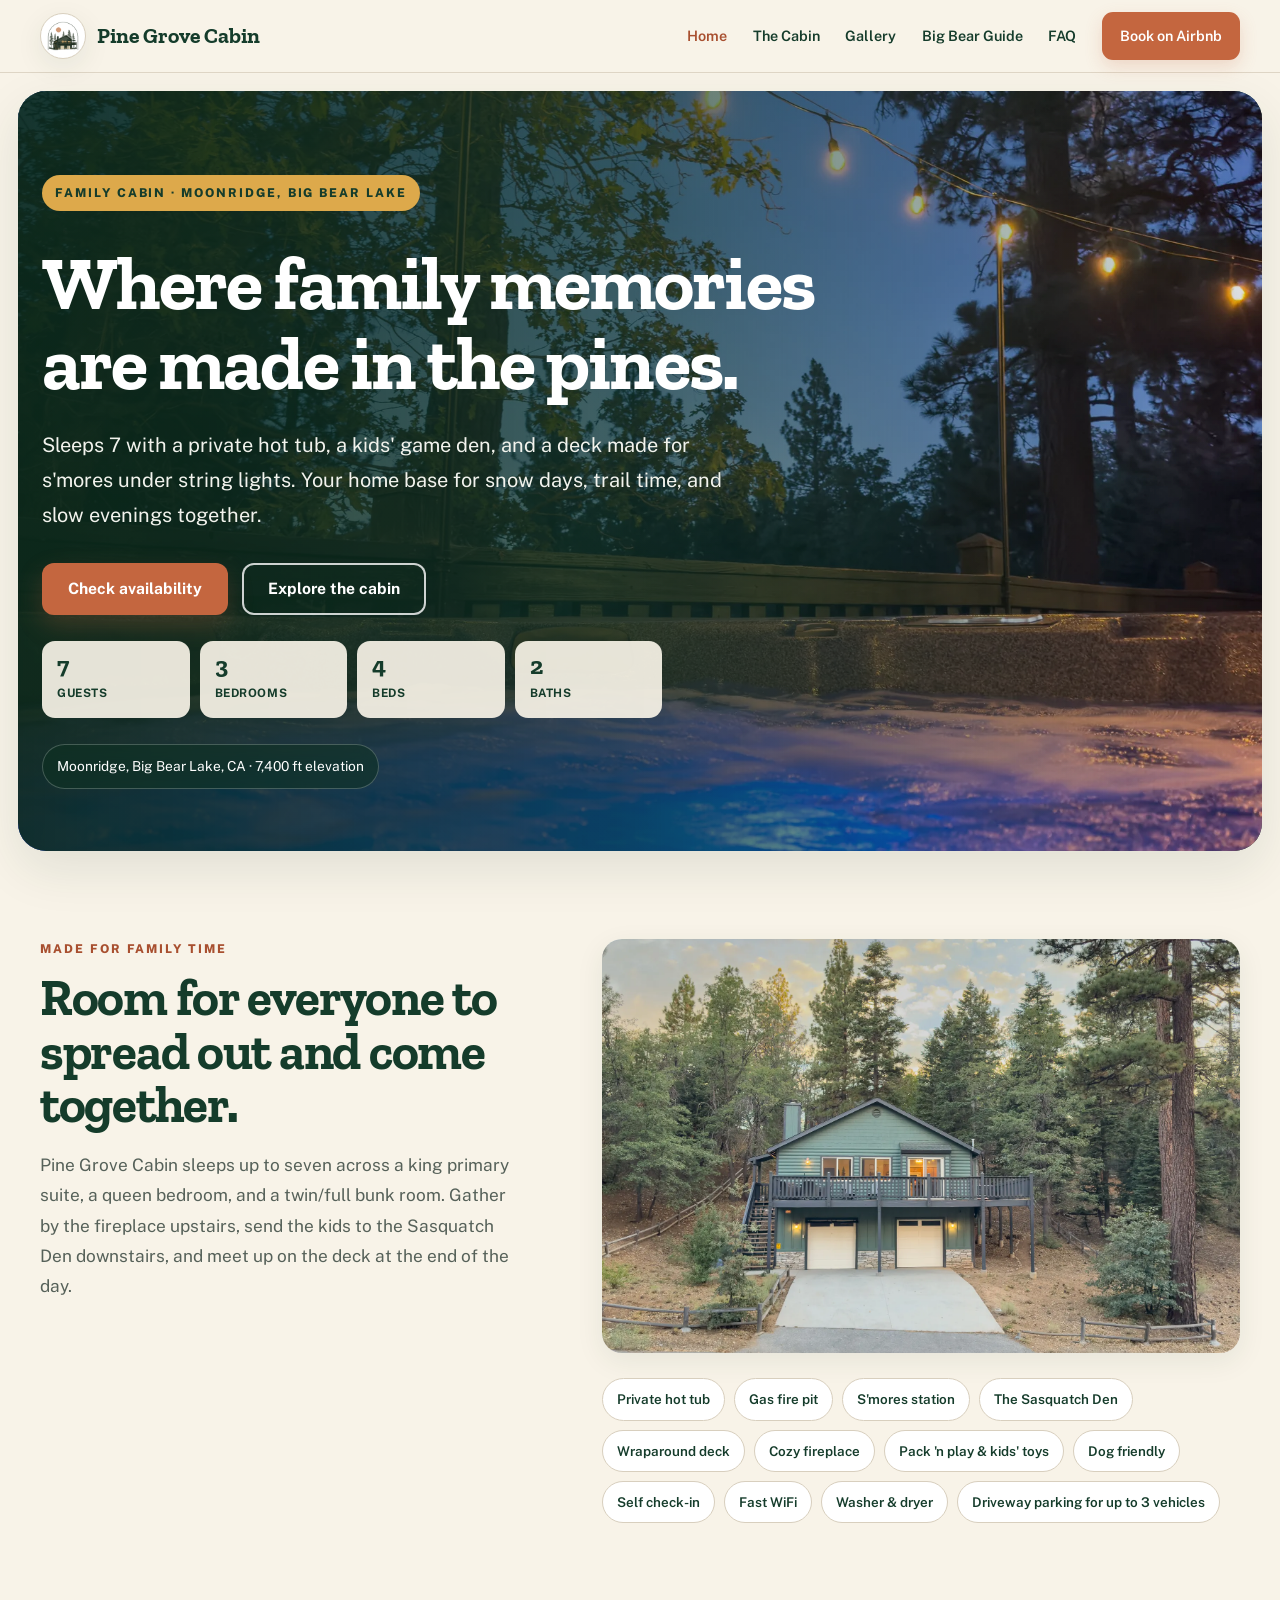
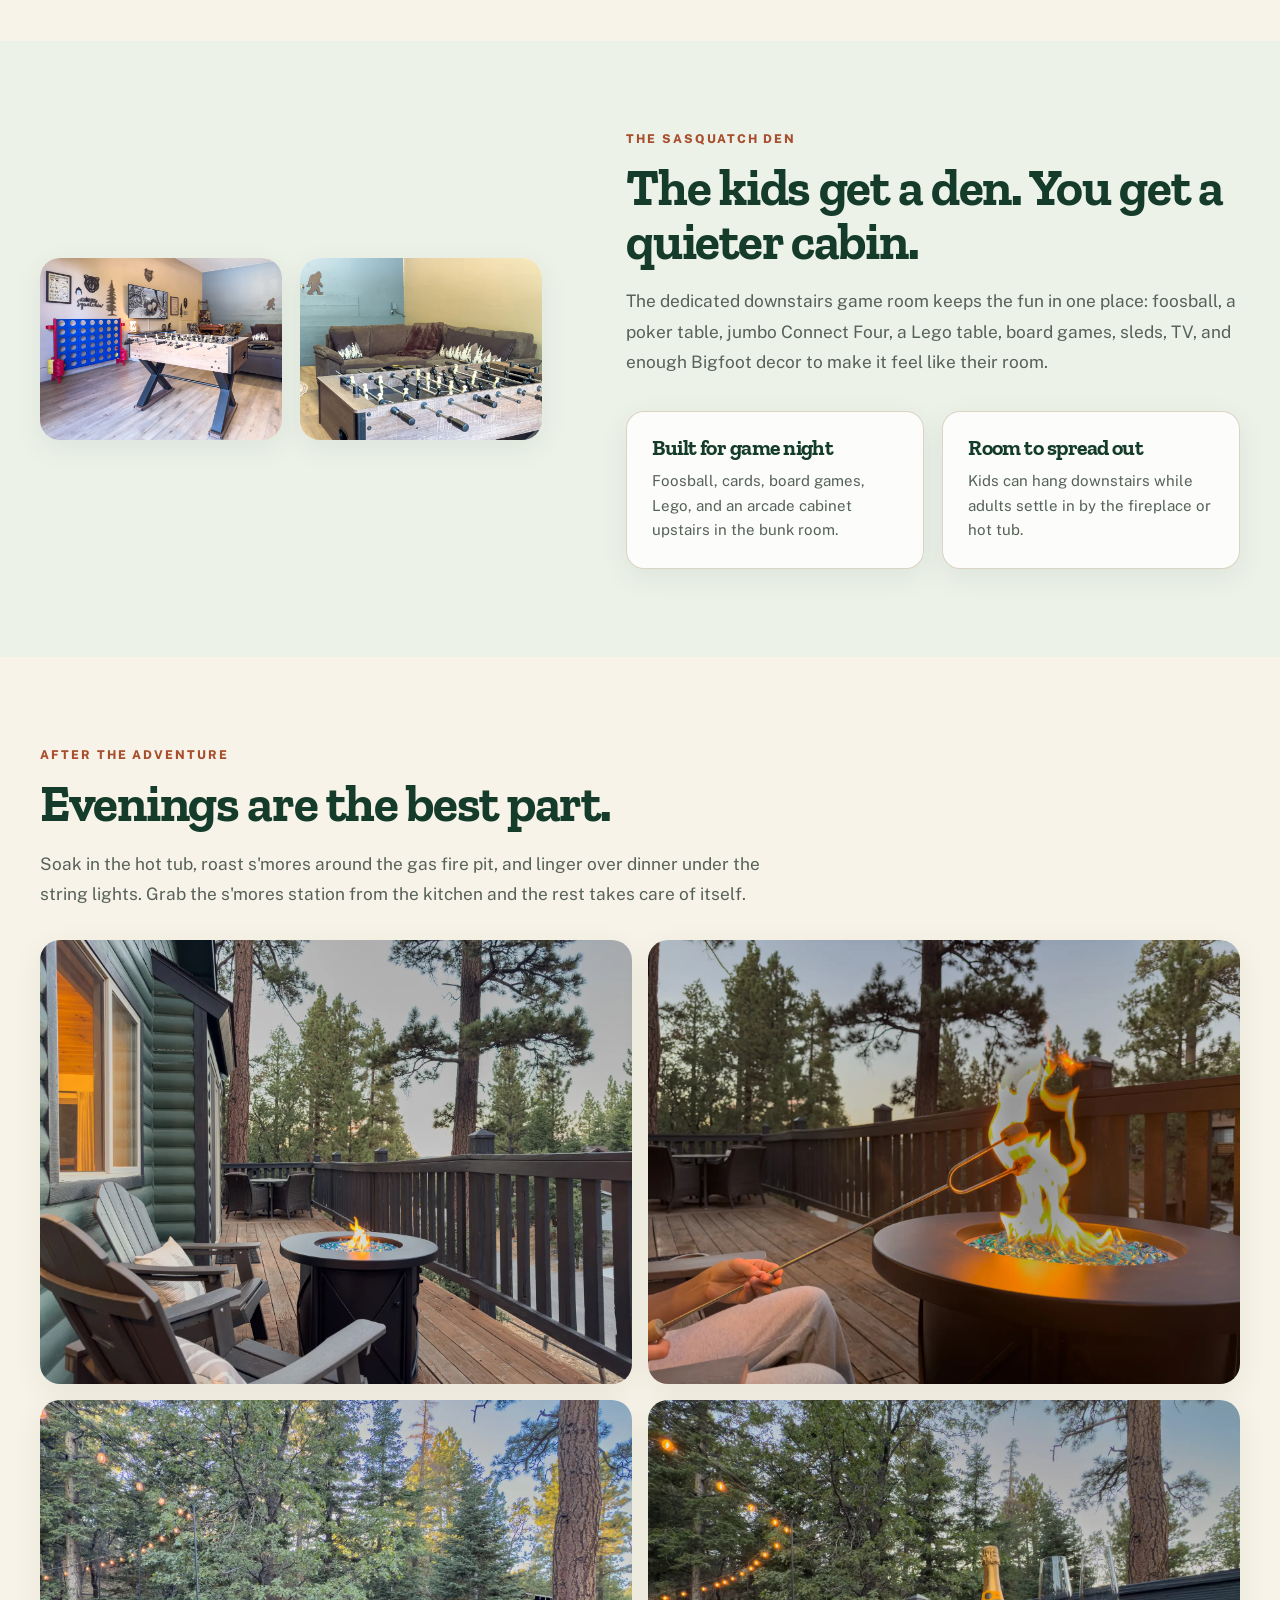
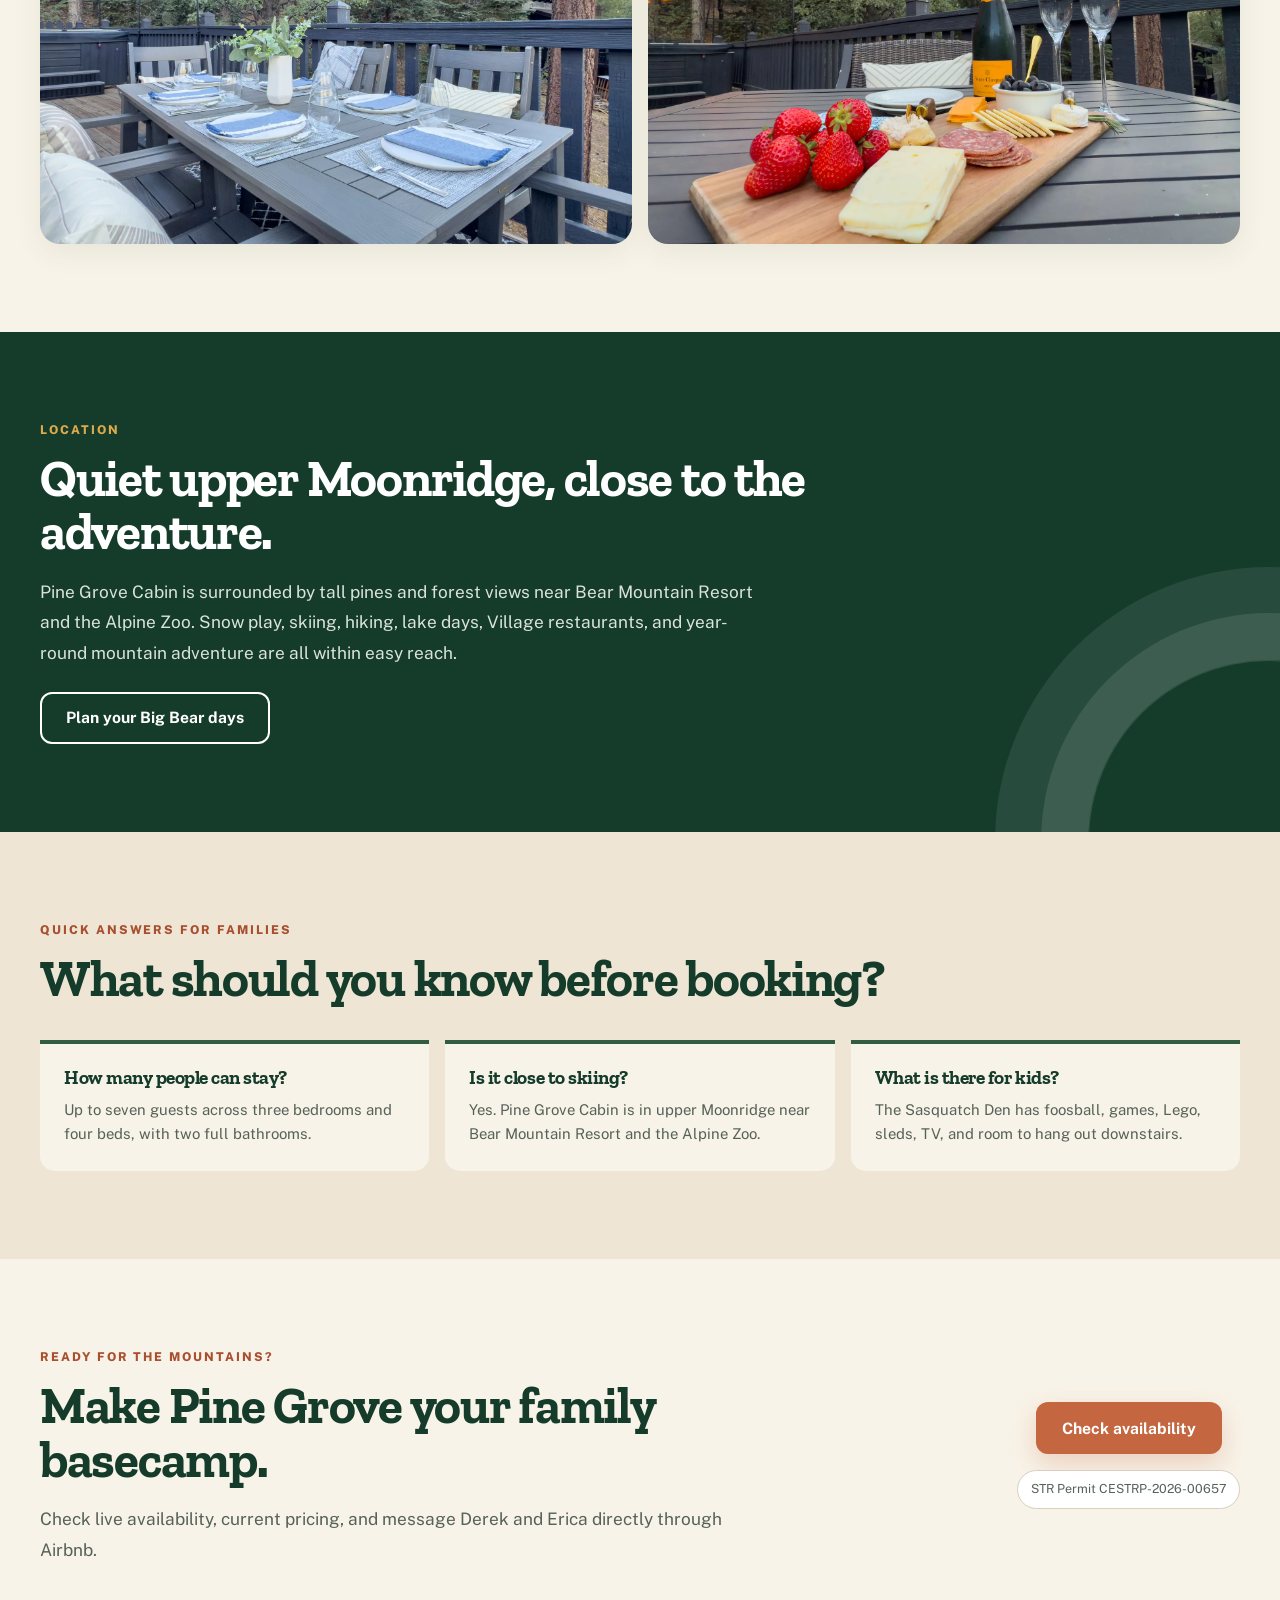
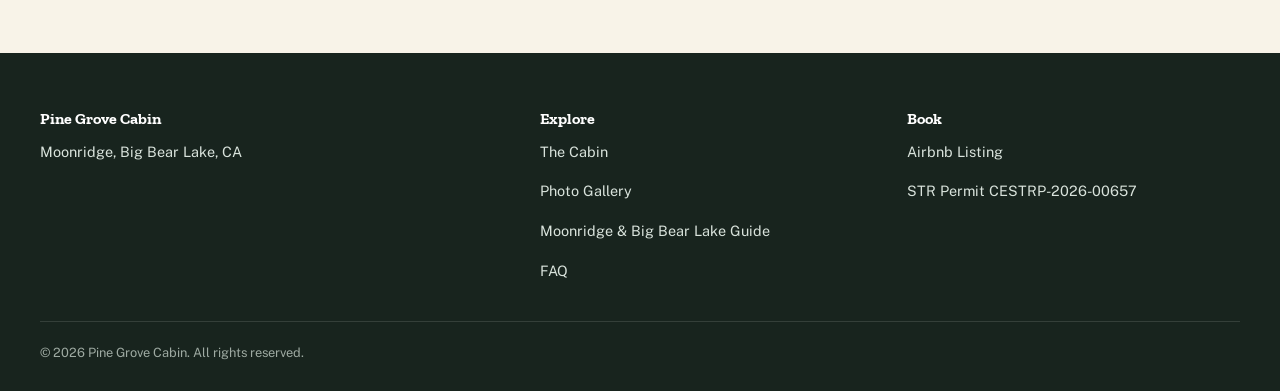
==== commit fe7d3ea9: "Add gallery room links and photo viewer, phone booking bar, dusk share image - Gallery: jump-link ro" ====
--- a/index.html
+++ b/index.html
@@ -15,11 +15,11 @@
 <meta property="og:title" content="Family Cabin in Moonridge, Big Bear Lake | Pine Grove Cabin">
 <meta property="og:description" content="A quiet family cabin among tall pines with a private hot tub and the Sasquatch Den kids' game room. Sleeps 7 near Bear Mountain.">
 <meta property="og:url" content="https://pinegrovebigbear.com/">
-<meta property="og:image" content="https://pinegrovebigbear.com/img/hot-tub.webp">
+<meta property="og:image" content="https://pinegrovebigbear.com/img/exterior-3.webp">
 <meta name="twitter:card" content="summary_large_image">
 <meta name="twitter:title" content="Family Cabin in Moonridge, Big Bear Lake | Pine Grove Cabin">
 <meta name="twitter:description" content="A quiet family cabin among tall pines with a private hot tub and the Sasquatch Den kids' game room. Sleeps 7 near Bear Mountain.">
-<meta name="twitter:image" content="https://pinegrovebigbear.com/img/hot-tub.webp">
+<meta name="twitter:image" content="https://pinegrovebigbear.com/img/exterior-3.webp">
 <link rel="stylesheet" href="styles.css">
 </head>
 <body class="page-home">
@@ -53,7 +53,7 @@
       <h1>Where family memories are made in the pines.</h1>
       <p class="lede">Sleeps 7 with a private hot tub, a kids' game den, and a deck made for s'mores under string lights. Your home base for snow days, trail time, and slow evenings together.</p>
       <div class="hero-cta-row">
-        <a href="https://airbnb.com/h/pinegrovebigbear" class="btn btn-primary" target="_blank" rel="noopener">See dates on Airbnb</a>
+        <a href="https://airbnb.com/h/pinegrovebigbear" class="btn btn-primary" target="_blank" rel="noopener">Check availability</a>
         <a href="cabin.html" class="btn btn-outline">Explore the cabin</a>
       </div>
       <div class="hero-facts" aria-label="Cabin capacity">
@@ -207,7 +207,7 @@
   "name": "Pine Grove Cabin",
   "description": "A quiet, family-focused 3-bedroom cabin rental in Moonridge, Big Bear Lake, near Bear Mountain, with a private hot tub, wraparound deck, and the Sasquatch Den kids' game room.",
   "url": "https://pinegrovebigbear.com/",
-  "image": "https://pinegrovebigbear.com/img/exterior.webp",
+  "image": "https://pinegrovebigbear.com/img/exterior-3.webp",
   "address": {
     "@type": "PostalAddress",
     "addressLocality": "Big Bear Lake",
--- a/styles.css
+++ b/styles.css
@@ -301,6 +301,53 @@
   .page-gallery .photo-grid-mini { grid-template-columns: 1fr; }
 }
 
+/* Gallery jump links, lightbox, sticky booking bar */
+.jump-row { display: flex; flex-wrap: wrap; gap: 9px; margin-top: 26px; }
+.jump-chip {
+  padding: 9px 15px; border: 1px solid var(--line); border-radius: 999px;
+  background: var(--white); color: var(--pine-deep); font-size: .86rem; font-weight: 600;
+  transition: background .2s ease, color .2s ease, border-color .2s ease;
+}
+.jump-chip:hover { background: var(--pine-deep); color: var(--white); border-color: var(--pine-deep); text-decoration: none; }
+.gallery-label { scroll-margin-top: 90px; }
+.page-gallery .photo-block img { cursor: zoom-in; }
+
+.lightbox {
+  position: fixed; inset: 0; z-index: 100; display: flex; align-items: center; justify-content: center;
+  padding: 24px 64px; background: rgba(8, 24, 16, .92);
+}
+.lightbox[hidden] { display: none; }
+.lightbox figure { margin: 0; max-width: min(1200px, 100%); text-align: center; }
+.lightbox img { max-width: 100%; max-height: calc(100vh - 130px); border-radius: 12px; }
+.lightbox figcaption { margin-top: 12px; color: #e8ede9; font-size: .9rem; line-height: 1.45; }
+.lightbox button {
+  position: absolute; border: 0; border-radius: 999px; background: rgba(255,255,255,.14); color: var(--white);
+  width: 46px; height: 46px; font-size: 1.8rem; line-height: 1; cursor: pointer;
+}
+.lightbox button:hover { background: rgba(255,255,255,.28); }
+.lb-close { top: 16px; right: 16px; }
+.lb-prev { left: 12px; top: 50%; transform: translateY(-50%); }
+.lb-next { right: 12px; top: 50%; transform: translateY(-50%); }
+body.lb-open { overflow: hidden; }
+
+.book-bar { display: none; }
+@media (max-width: 760px) {
+  .lightbox { padding: 64px 12px 24px; }
+  .lb-prev, .lb-next { top: auto; bottom: 14px; transform: none; }
+  .lb-prev { left: 14px; }
+  .lb-next { right: 14px; }
+  .book-bar {
+    display: block; position: fixed; left: 14px; right: 14px; bottom: 14px; z-index: 60;
+    padding: 15px 18px; border-radius: 999px; background: var(--terracotta); color: var(--white);
+    font-weight: 700; text-align: center; box-shadow: 0 12px 30px rgba(21, 60, 43, .28);
+    transform: translateY(160%); transition: transform .3s ease;
+  }
+  .book-bar:hover { background: var(--terracotta-dark); text-decoration: none; }
+  .book-bar.is-visible { transform: none; }
+  body { padding-bottom: 76px; }
+  body.lb-open .book-bar { display: none; }
+}
+
 @media (prefers-reduced-motion: reduce) {
   html { scroll-behavior: auto; }
   *, *::before, *::after { transition: none !important; }
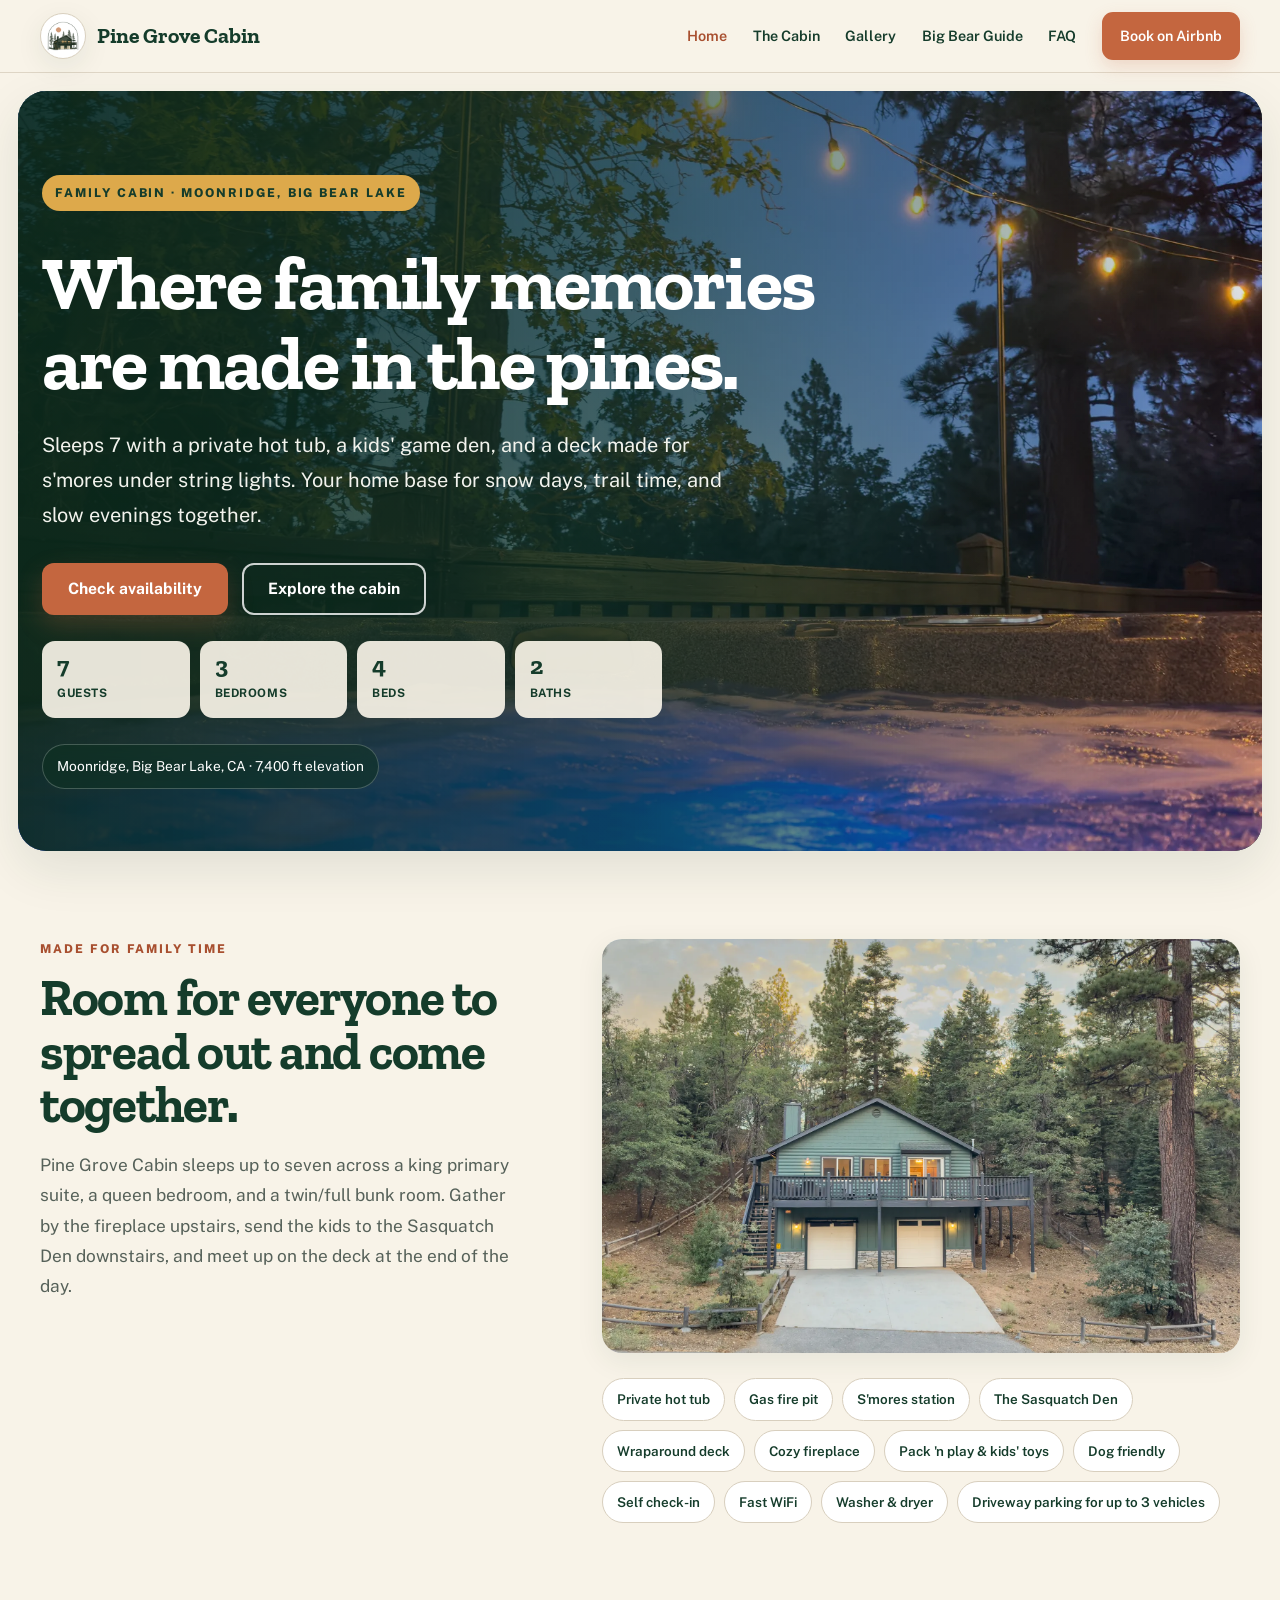
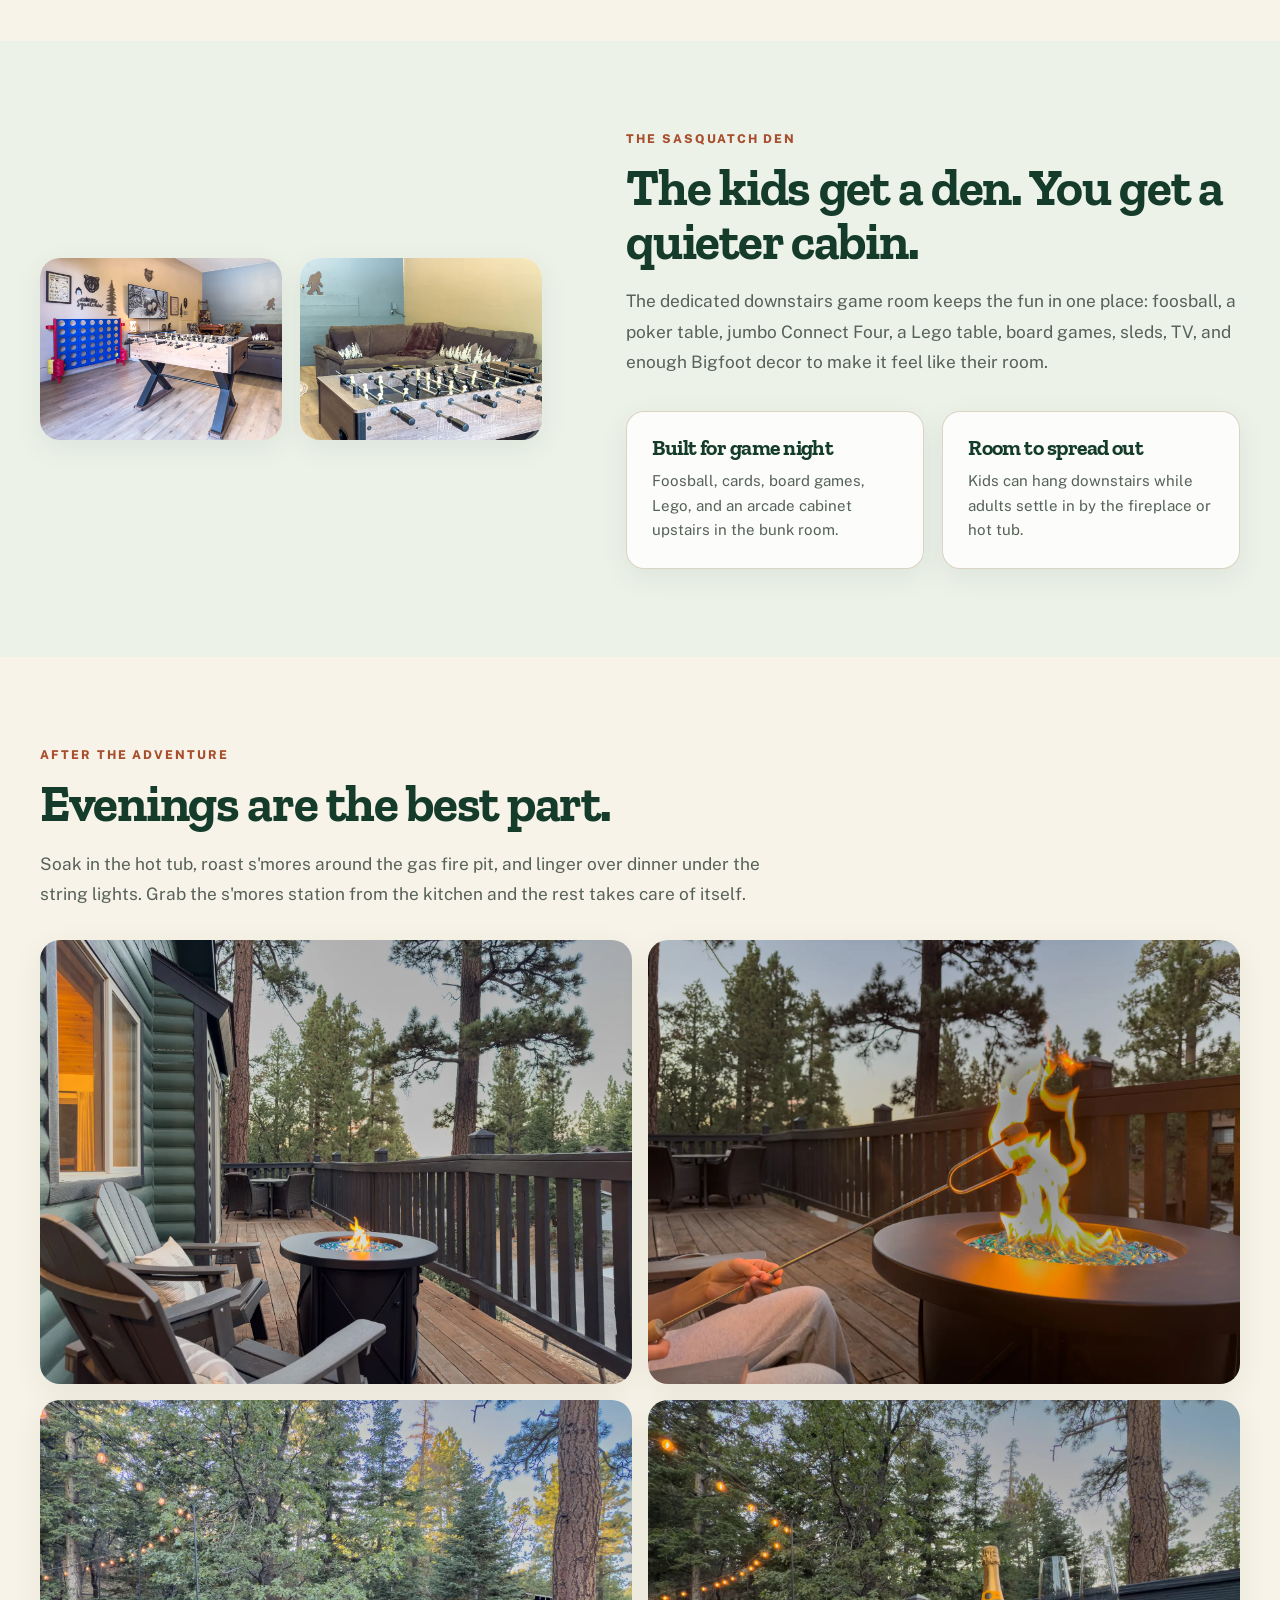
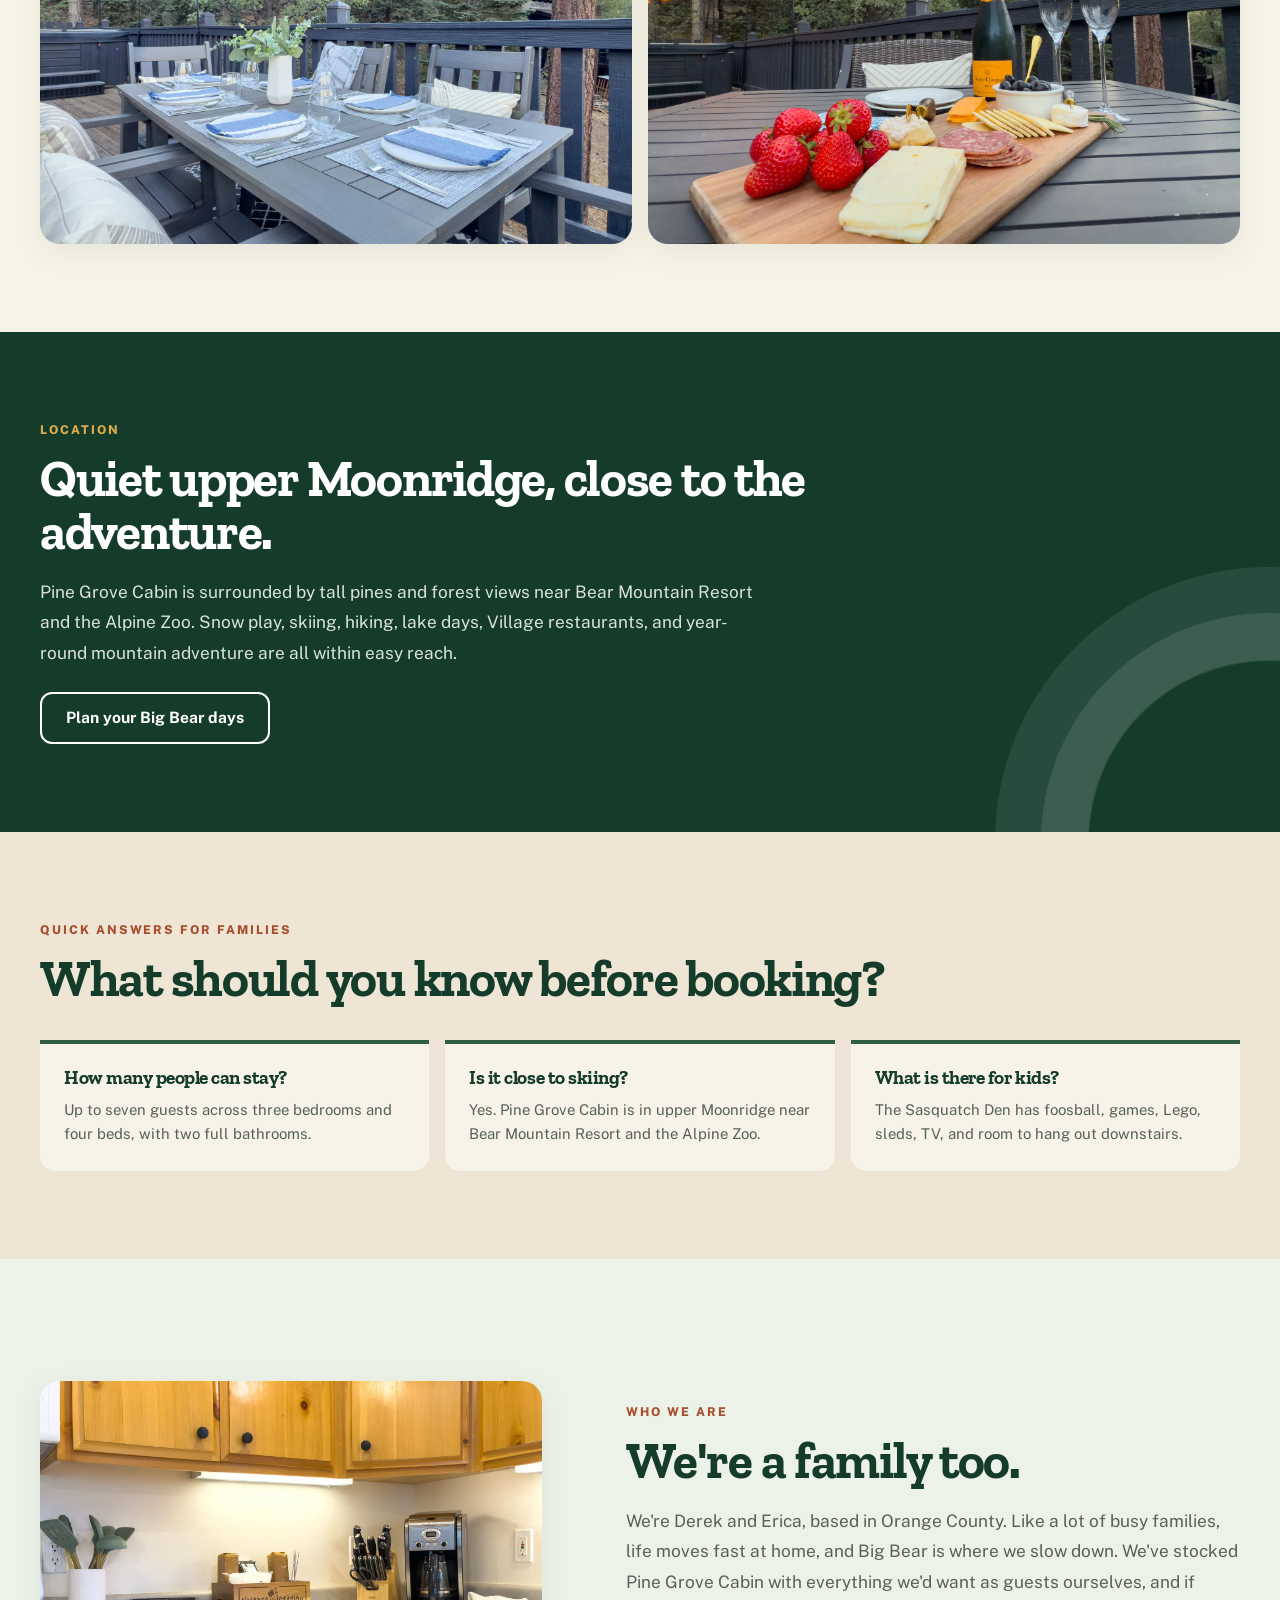
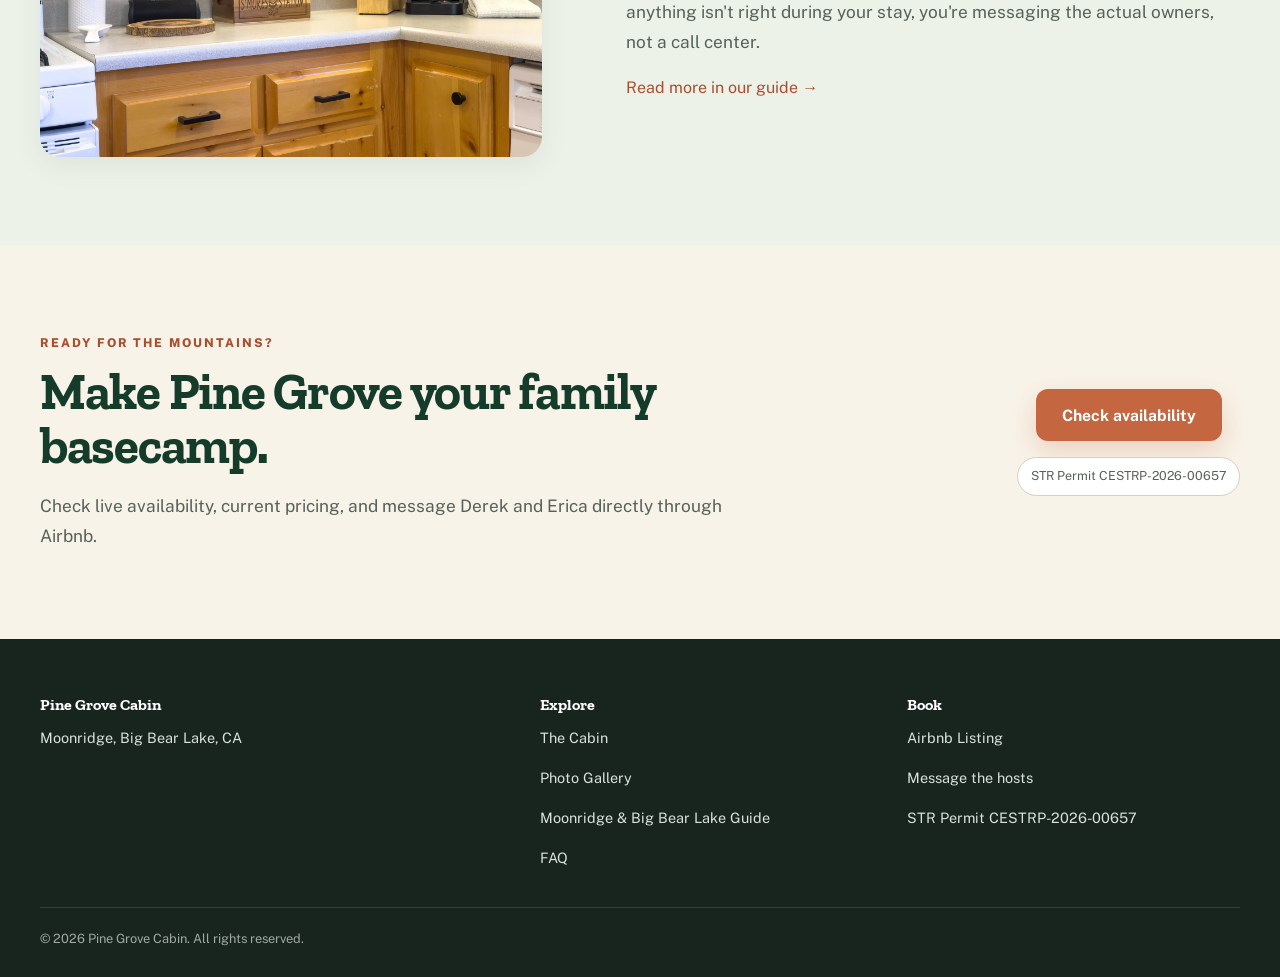
==== commit a3e6e482: "Add "We're a family too" section to home and a "Message the hosts" footer link Co-Authored-By: Claud" ====
--- a/index.html
+++ b/index.html
@@ -161,6 +161,20 @@
   </div>
 </section>
 
+<section class="section-alt">
+  <div class="wrap feature-split">
+    <div class="photo-block">
+      <img src="img/kitchen-2.webp" alt="Kitchen counter at Pine Grove Cabin with a s'mores station, coffee maker, and knife block" loading="lazy">
+    </div>
+    <div class="feature-copy">
+      <span class="eyebrow">Who we are</span>
+      <h2>We're a family too.</h2>
+      <p class="lede">We're Derek and Erica, based in Orange County. Like a lot of busy families, life moves fast at home, and Big Bear is where we slow down. We've stocked Pine Grove Cabin with everything we'd want as guests ourselves, and if anything isn't right during your stay, you're messaging the actual owners, not a call center.</p>
+      <p style="margin-top:18px;"><a href="guide.html#about">Read more in our guide &rarr;</a></p>
+    </div>
+  </div>
+</section>
+
 <section class="booking-band">
   <div class="wrap">
     <div>
@@ -194,6 +208,7 @@
     <div>
       <h4>Book</h4>
       <p><a href="https://airbnb.com/h/pinegrovebigbear" target="_blank" rel="noopener">Airbnb Listing</a></p>
+      <p><a href="https://airbnb.com/h/pinegrovebigbear" target="_blank" rel="noopener">Message the hosts</a></p>
       <p>STR Permit CESTRP-2026-00657</p>
     </div>
   </div>
--- a/styles.css
+++ b/styles.css
@@ -186,6 +186,8 @@
 a.card-link:hover .card-link-cta { text-decoration: underline; }
 .jump-target, section[id] { scroll-margin-top: 84px; }
 .card p { color: var(--charcoal-soft); font-size: .94rem; }
+.itinerary .card p { margin-top: 12px; }
+.itinerary .card strong { color: var(--pine-deep); }
 .section-dark .card { background: rgba(255,255,255,.08); border-color: rgba(255,255,255,.15); box-shadow: none; }
 .section-dark .card p { color: #d9e3dc; }
 
@@ -230,6 +232,9 @@
 .faq-item { margin-bottom: 12px; padding: 24px 26px; border: 1px solid var(--line); border-radius: 15px; background: rgba(255,255,255,.68); }
 .faq-item h3 { margin-bottom: 8px; font-size: 1.14rem; }
 .faq-item p { color: var(--charcoal-soft); }
+.faq-group-title { margin: 46px 0 18px; font-size: clamp(1.5rem, 3vw, 1.9rem); scroll-margin-top: 90px; }
+.faq-group-title:first-child { margin-top: 0; }
+section[id="house-rules"] { scroll-margin-top: 84px; }
 
 /* Footer */
 footer { padding: 58px 0 28px; background: #18241e; color: #d9e3dc; font-size: .9rem; }
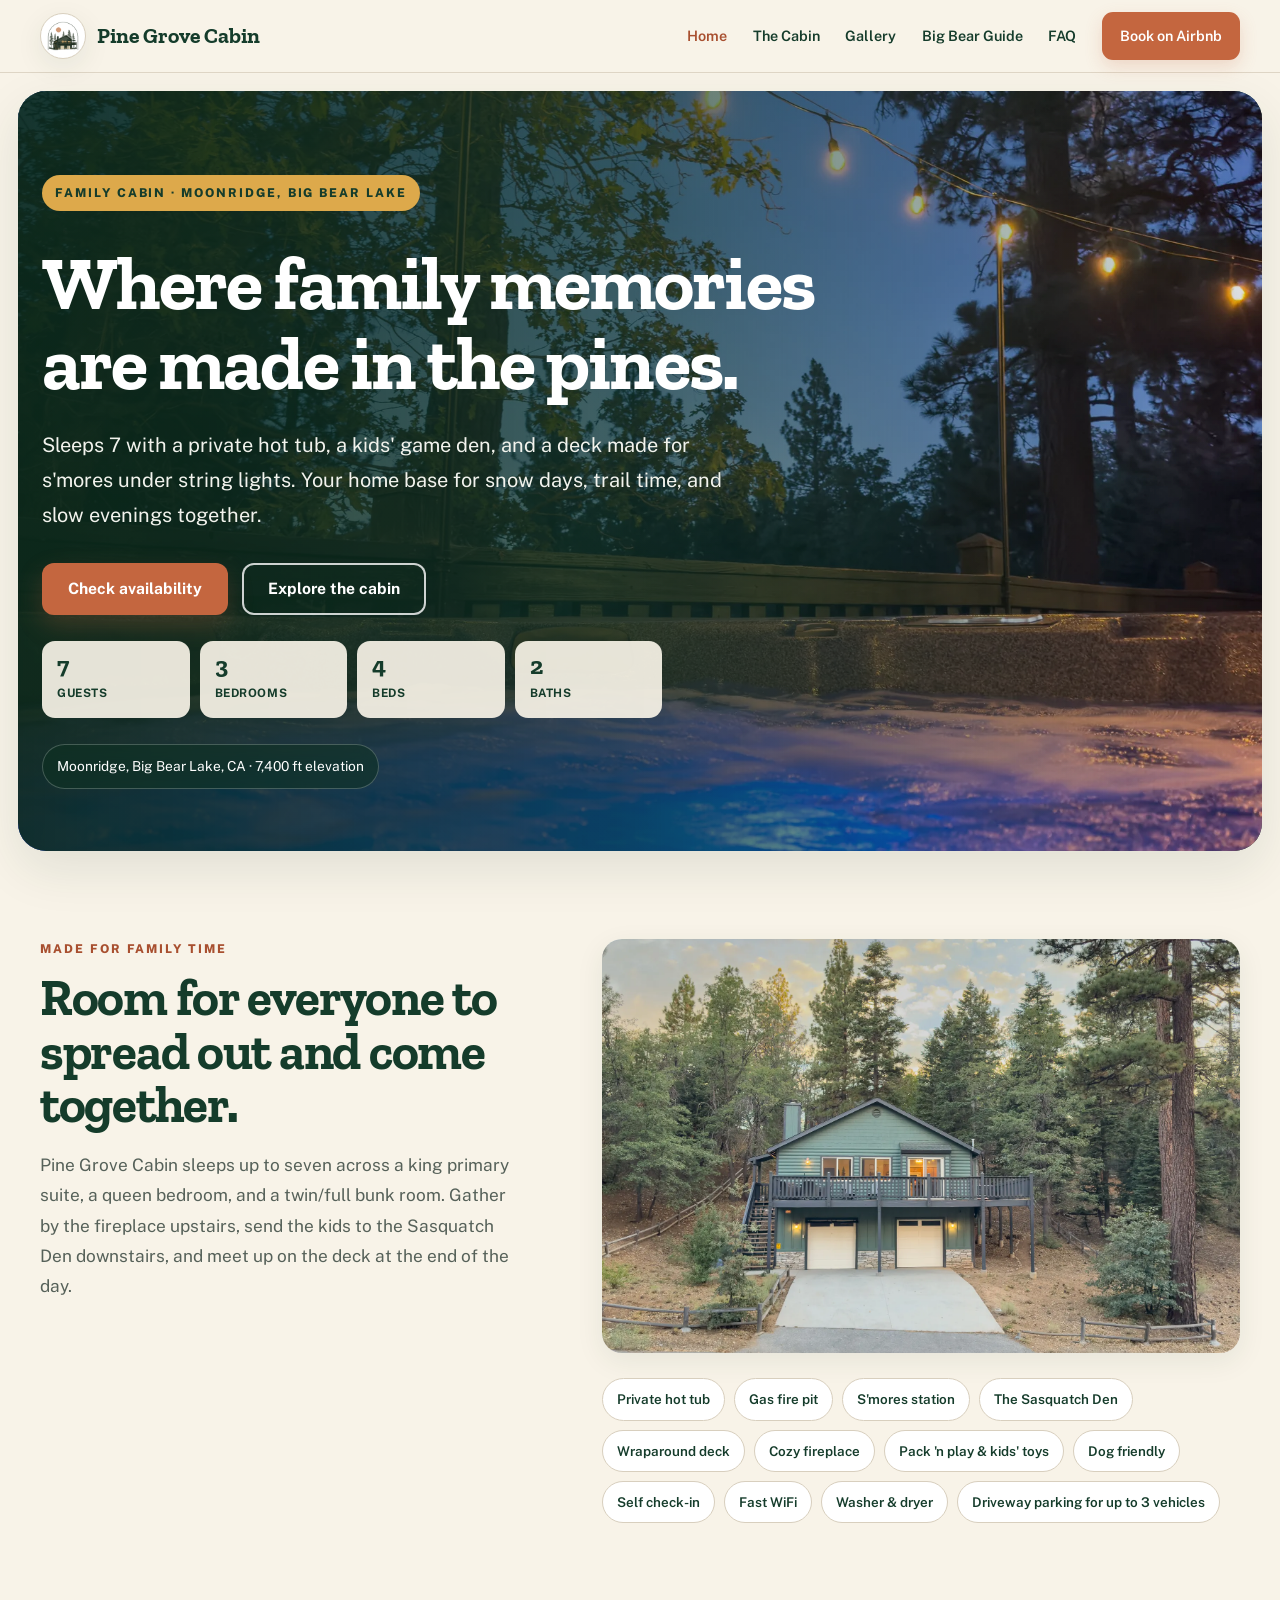
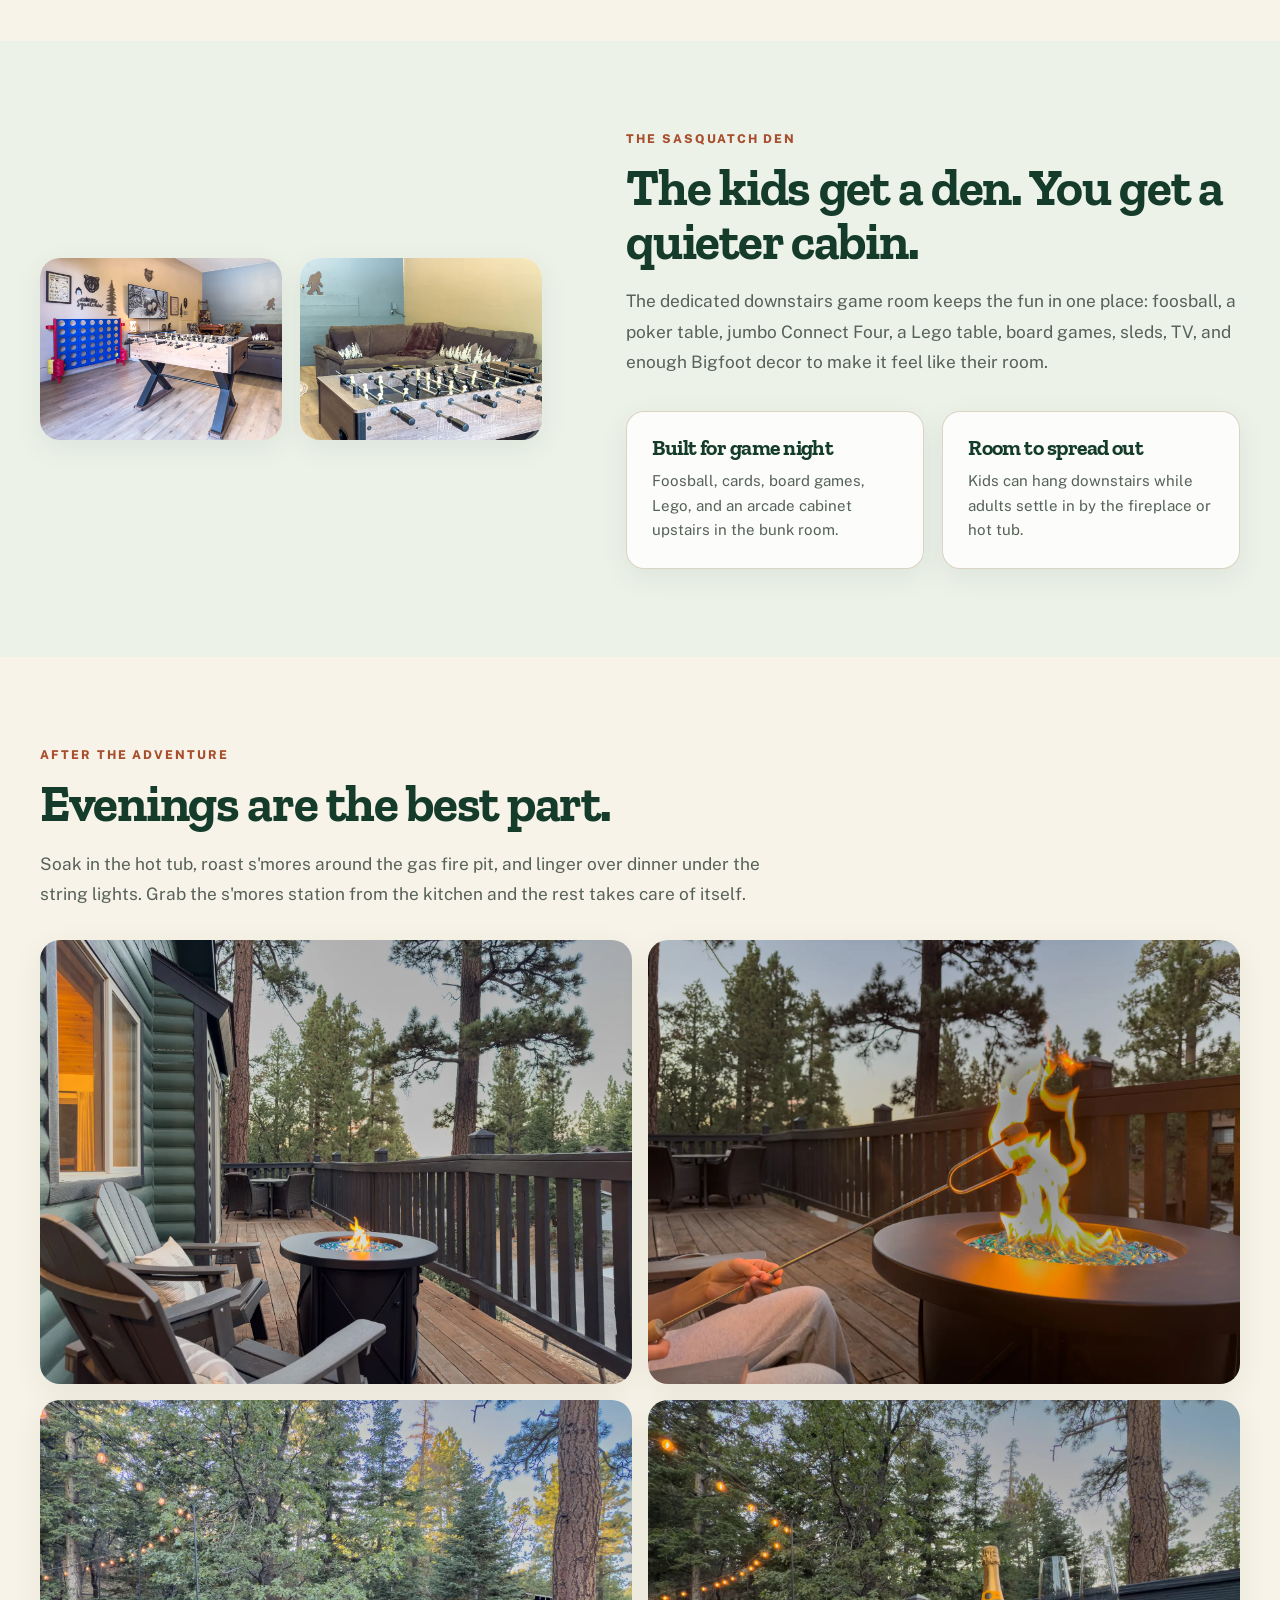
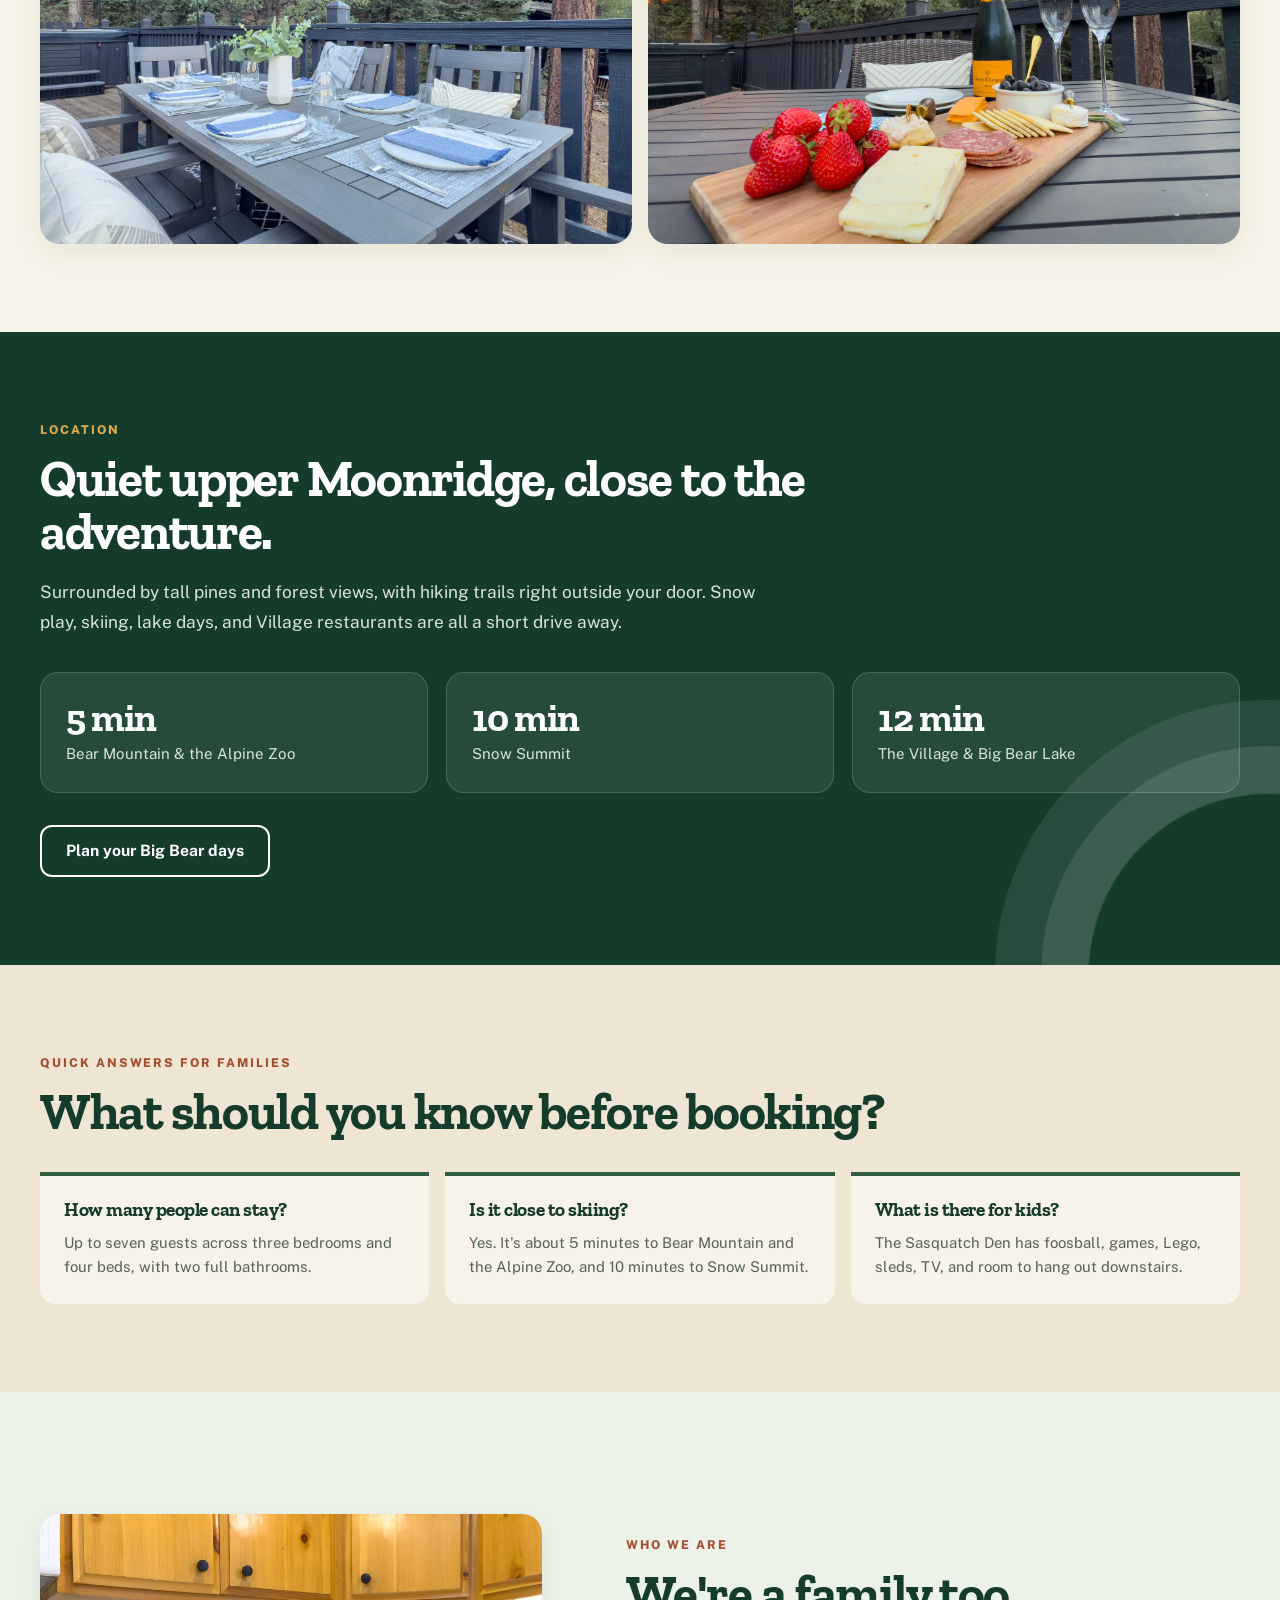
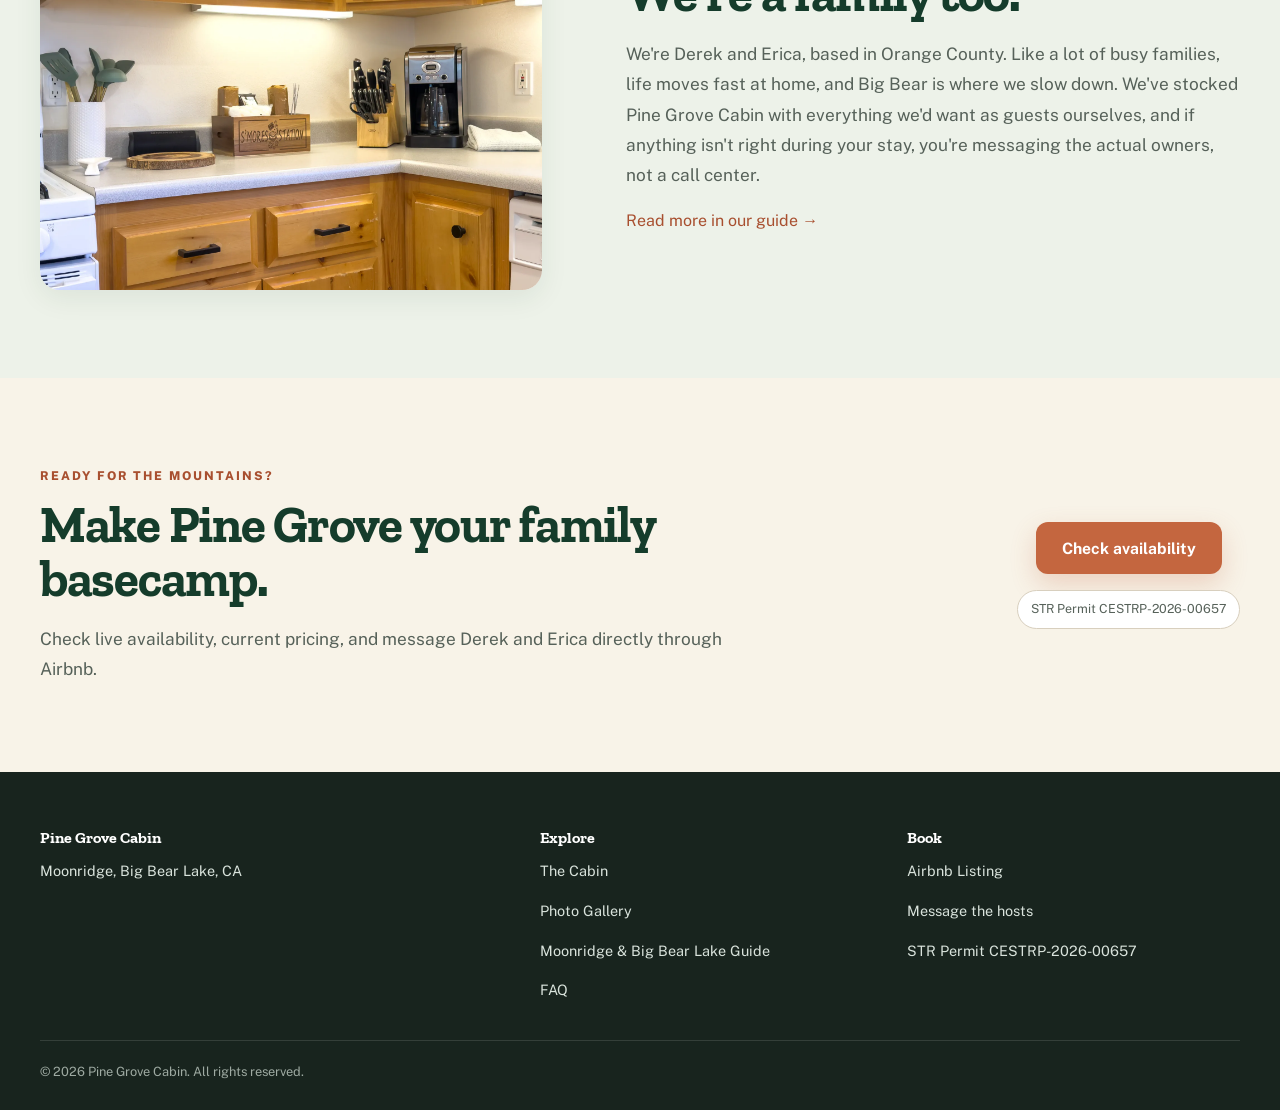
==== commit 3abbd7b7: "Add drive times from the listing and correct review count to 2 Co-Authored-By: Claude Sonnet 5.5 <no" ====
--- a/index.html
+++ b/index.html
@@ -144,7 +144,12 @@
   <div class="wrap">
     <span class="eyebrow">Location</span>
     <h2>Quiet upper Moonridge, close to the adventure.</h2>
-    <p class="lede">Pine Grove Cabin is surrounded by tall pines and forest views near Bear Mountain Resort and the Alpine Zoo. Snow play, skiing, hiking, lake days, Village restaurants, and year-round mountain adventure are all within easy reach.</p>
+    <p class="lede">Surrounded by tall pines and forest views, with hiking trails right outside your door. Snow play, skiing, lake days, and Village restaurants are all a short drive away.</p>
+    <div class="card-grid drive-times">
+      <div class="card"><h3>5 min</h3><p>Bear Mountain &amp; the Alpine Zoo</p></div>
+      <div class="card"><h3>10 min</h3><p>Snow Summit</p></div>
+      <div class="card"><h3>12 min</h3><p>The Village &amp; Big Bear Lake</p></div>
+    </div>
     <a href="guide.html" class="btn btn-outline" style="margin-top:24px; border-color:#fff; color:#fff;">Plan your Big Bear days</a>
   </div>
 </section>
@@ -155,7 +160,7 @@
     <h2>What should you know before booking?</h2>
     <div class="answer-grid">
       <article class="answer-card"><h3>How many people can stay?</h3><p>Up to seven guests across three bedrooms and four beds, with two full bathrooms.</p></article>
-      <article class="answer-card"><h3>Is it close to skiing?</h3><p>Yes. Pine Grove Cabin is in upper Moonridge near Bear Mountain Resort and the Alpine Zoo.</p></article>
+      <article class="answer-card"><h3>Is it close to skiing?</h3><p>Yes. It's about 5 minutes to Bear Mountain and the Alpine Zoo, and 10 minutes to Snow Summit.</p></article>
       <article class="answer-card"><h3>What is there for kids?</h3><p>The Sasquatch Den has foosball, games, Lego, sleds, TV, and room to hang out downstairs.</p></article>
     </div>
   </div>
@@ -242,7 +247,7 @@
   "aggregateRating": {
     "@type": "AggregateRating",
     "ratingValue": "5",
-    "reviewCount": "1"
+    "reviewCount": "2"
   },
   "sameAs": ["https://airbnb.com/h/pinegrovebigbear"]
 }
--- a/styles.css
+++ b/styles.css
@@ -186,6 +186,8 @@
 a.card-link:hover .card-link-cta { text-decoration: underline; }
 .jump-target, section[id] { scroll-margin-top: 84px; }
 .card p { color: var(--charcoal-soft); font-size: .94rem; }
+.drive-times { grid-template-columns: repeat(3, 1fr); margin-bottom: 8px; }
+.drive-times .card h3 { margin-bottom: 4px; font-size: clamp(1.8rem, 3.4vw, 2.4rem); }
 .itinerary .card p { margin-top: 12px; }
 .itinerary .card strong { color: var(--pine-deep); }
 .section-dark .card { background: rgba(255,255,255,.08); border-color: rgba(255,255,255,.15); box-shadow: none; }
@@ -293,6 +295,7 @@
   .page-intro .lede { font-size: 1.05rem; }
 
   .feature-copy .card-grid, .answer-grid { grid-template-columns: 1fr; }
+  .drive-times { grid-template-columns: 1fr; }
   .booking-band .wrap { align-items: stretch; flex-direction: column; }
   .booking-band .booking-actions .btn { width: 100%; }
   .photo-grid-2 { grid-template-columns: 1fr; }
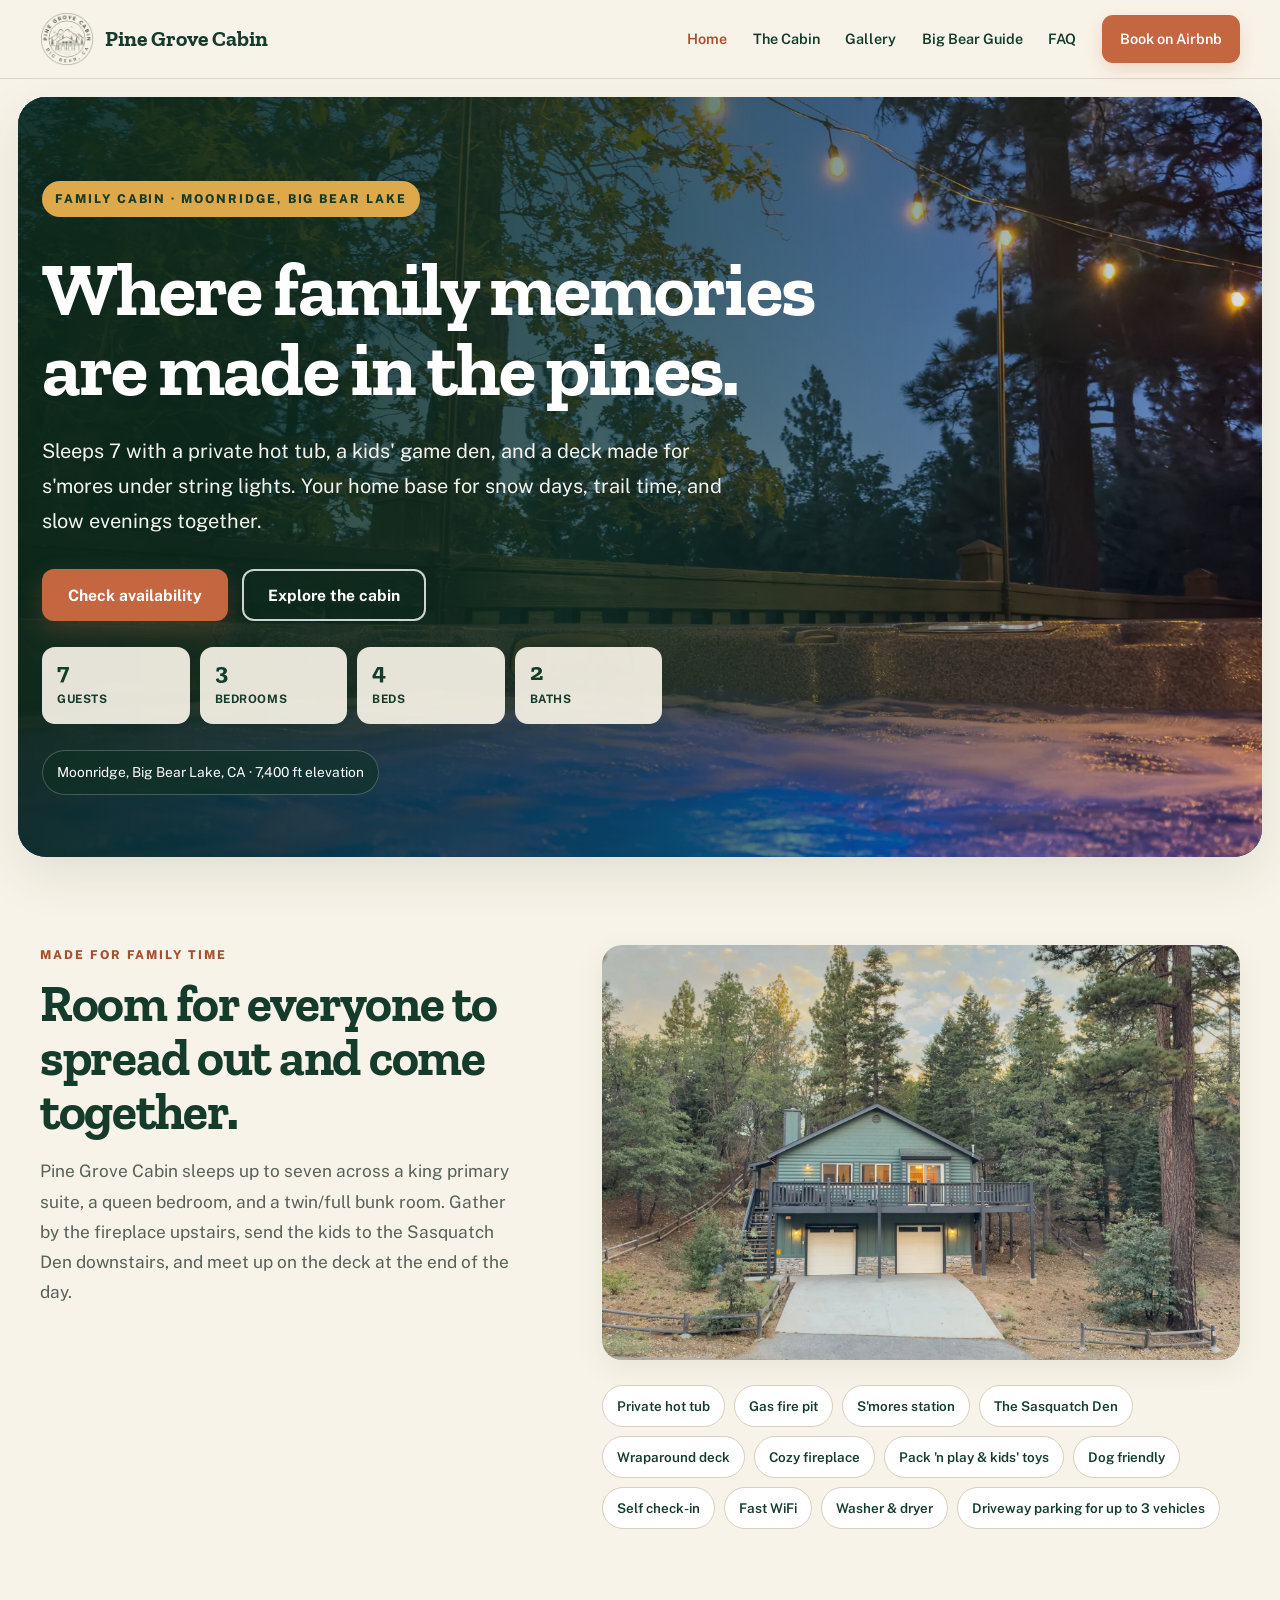
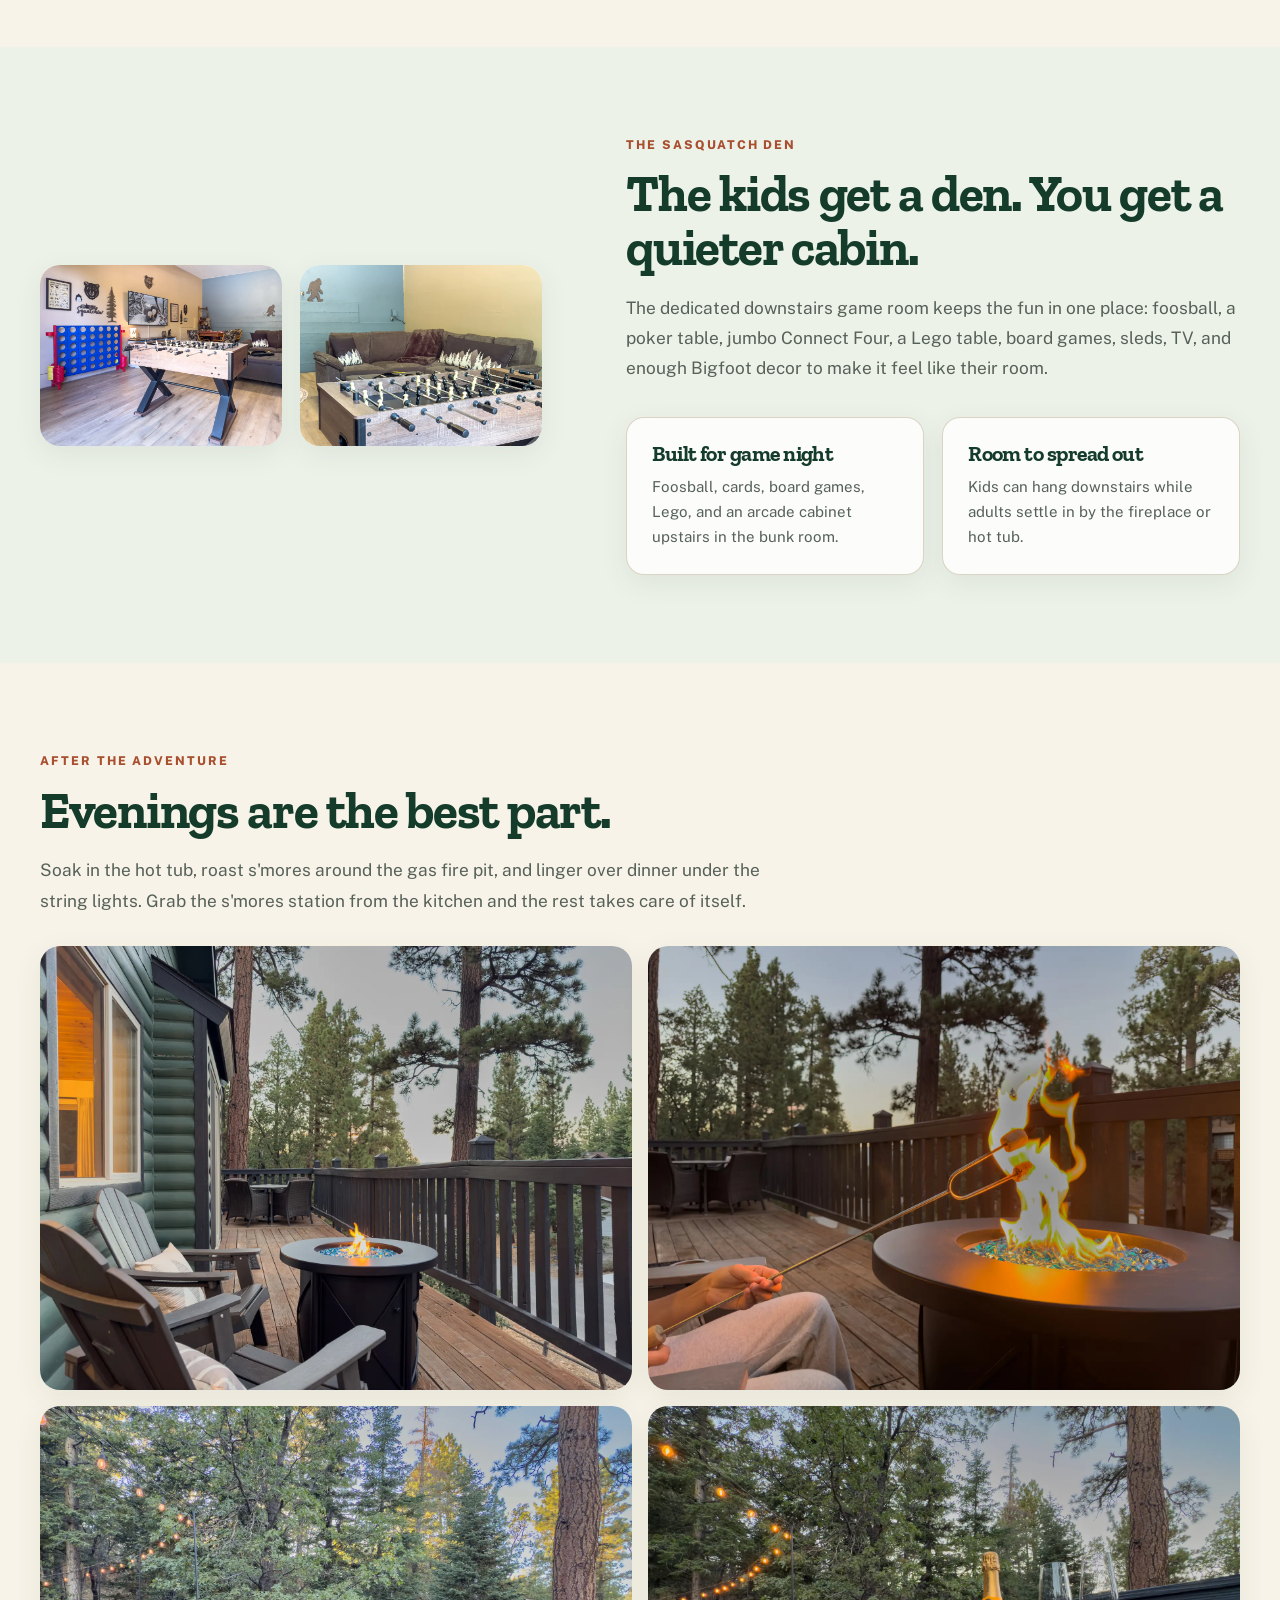
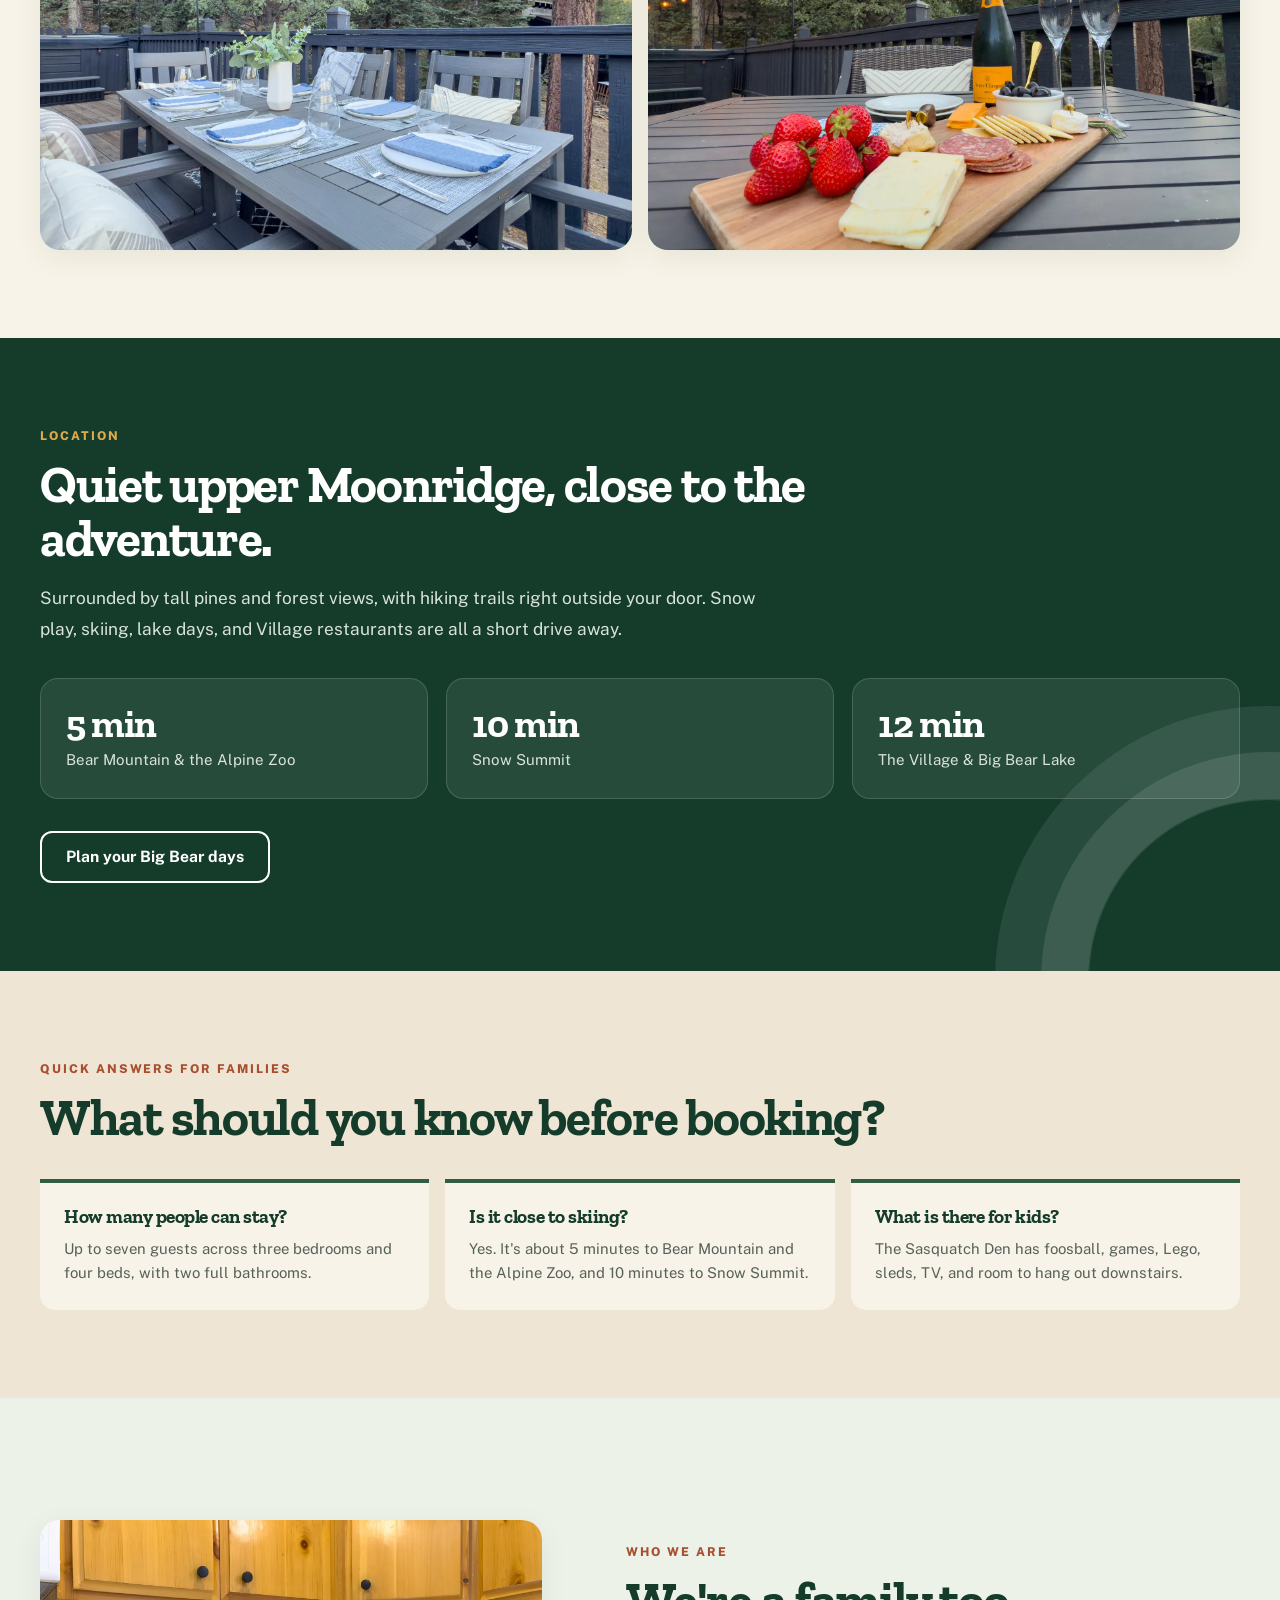
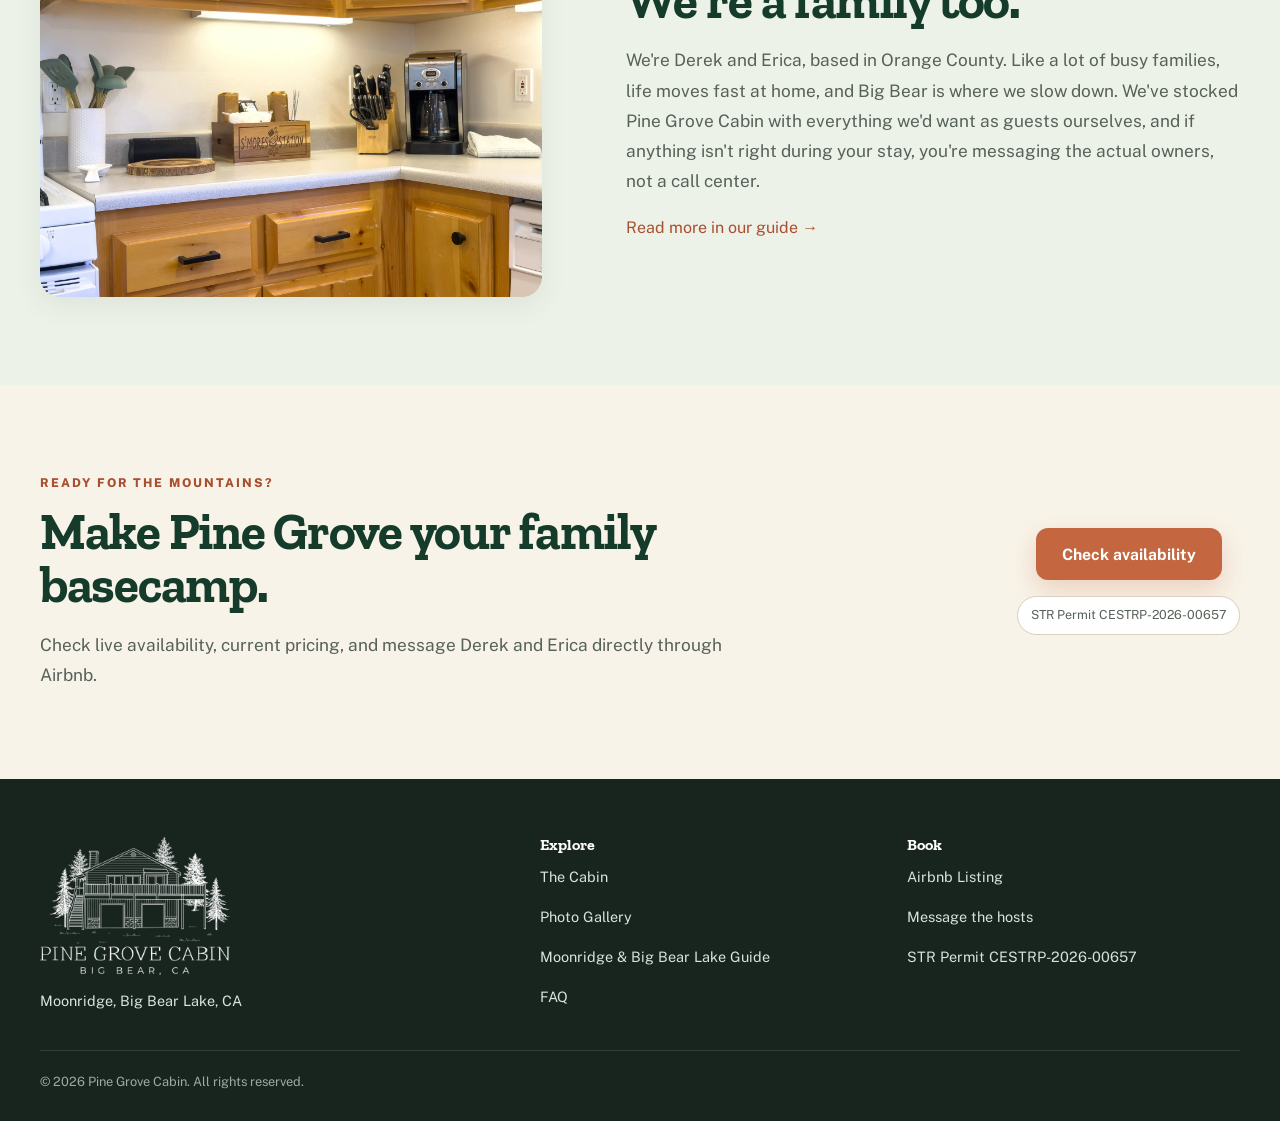
==== commit 1d5d0b89: "Swap in new logo: header badge, footer stacked logo, favicons and touch icon Co-Authored-By: Claude " ====
--- a/index.html
+++ b/index.html
@@ -28,7 +28,7 @@
 <header class="site-header">
   <div class="wrap">
     <a href="index.html" class="brand">
-<span class="brand-mark-badge"><img class="brand-mark" src="img/logo-icon.png" alt="Pine Grove Cabin logo"></span>
+<span class="brand-mark-badge"><img class="brand-mark" src="img/logo-badge.png" alt="Pine Grove Cabin logo" width="54" height="54"></span>
       Pine Grove Cabin
     </a>
     <nav class="main-nav" id="primary-nav" aria-label="Primary">
@@ -200,7 +200,7 @@
 <footer>
   <div class="wrap">
     <div>
-      <h4>Pine Grove Cabin</h4>
+      <img class="footer-logo" src="img/logo-stacked-white.png" alt="Pine Grove Cabin" width="520" height="378" loading="lazy">
       <p>Moonridge, Big Bear Lake, CA</p>
     </div>
     <div>
--- a/styles.css
+++ b/styles.css
@@ -67,12 +67,8 @@
 .site-header .wrap { display: flex; align-items: center; justify-content: space-between; gap: 24px; }
 .brand { display: inline-flex; align-items: center; gap: 11px; color: var(--pine-deep); font: 700 1.35rem var(--font-display); }
 .brand:hover { text-decoration: none; }
-.brand-mark-badge {
-  width: 46px; height: 46px; border-radius: 50%; flex: 0 0 auto;
-  display: grid; place-items: center; background: var(--white); border: 1px solid var(--line);
-  box-shadow: var(--shadow-soft);
-}
-.brand-mark { width: 34px; height: 34px; object-fit: contain; }
+.brand-mark-badge { width: 54px; height: 54px; flex: 0 0 auto; display: grid; place-items: center; }
+.brand-mark { width: 54px; height: 54px; object-fit: contain; }
 nav.main-nav { display: flex; align-items: center; gap: clamp(14px, 2vw, 28px); }
 nav.main-nav a { color: var(--pine-deep); font-size: 0.9rem; font-weight: 600; }
 nav.main-nav a:hover { color: var(--terracotta-dark); text-decoration: none; }
@@ -224,6 +220,7 @@
 .photo-grid-mini img { width: 100%; aspect-ratio: 4 / 3; object-fit: cover; transition: transform .35s ease; }
 .photo-grid-mini .photo-block:hover img { transform: scale(1.025); }
 .photo-grid-mini.grid-2x2 { grid-template-columns: repeat(2, 1fr); }
+.photo-grid-mini.grid-3 { grid-template-columns: repeat(3, 1fr); }
 .page-gallery .photo-grid-mini { grid-template-columns: repeat(12, 1fr); }
 .page-gallery .photo-grid-mini .photo-block { grid-column: span 4; }
 .page-gallery .photo-grid-mini .photo-block { align-self: start; background: transparent; }
@@ -241,6 +238,7 @@
 /* Footer */
 footer { padding: 58px 0 28px; background: #18241e; color: #d9e3dc; font-size: .9rem; }
 footer .wrap { display: grid; grid-template-columns: 1.4fr 1fr 1fr; gap: 34px; }
+.footer-logo { width: 190px; height: auto; margin-bottom: 14px; }
 footer h4 { margin-bottom: 12px; color: var(--white); font-size: 1rem; letter-spacing: 0; }
 footer a { color: #d9e3dc; }
 footer a:hover { color: var(--amber); }
@@ -300,12 +298,14 @@
   .booking-band .booking-actions .btn { width: 100%; }
   .photo-grid-2 { grid-template-columns: 1fr; }
   .page-gallery .photo-grid-mini { grid-template-columns: 1fr 1fr; }
+  .photo-grid-mini.grid-3 { grid-template-columns: 1fr 1fr; }
   .page-gallery .photo-grid-mini .photo-block { grid-column: auto; }
   footer .wrap { grid-template-columns: 1fr; gap: 26px; }
 }
 
 @media (max-width: 430px) {
   .photo-grid-mini.grid-2x2 { grid-template-columns: 1fr; }
+  .photo-grid-mini.grid-3 { grid-template-columns: 1fr; }
   .page-gallery .photo-grid-mini { grid-template-columns: 1fr; }
 }
 
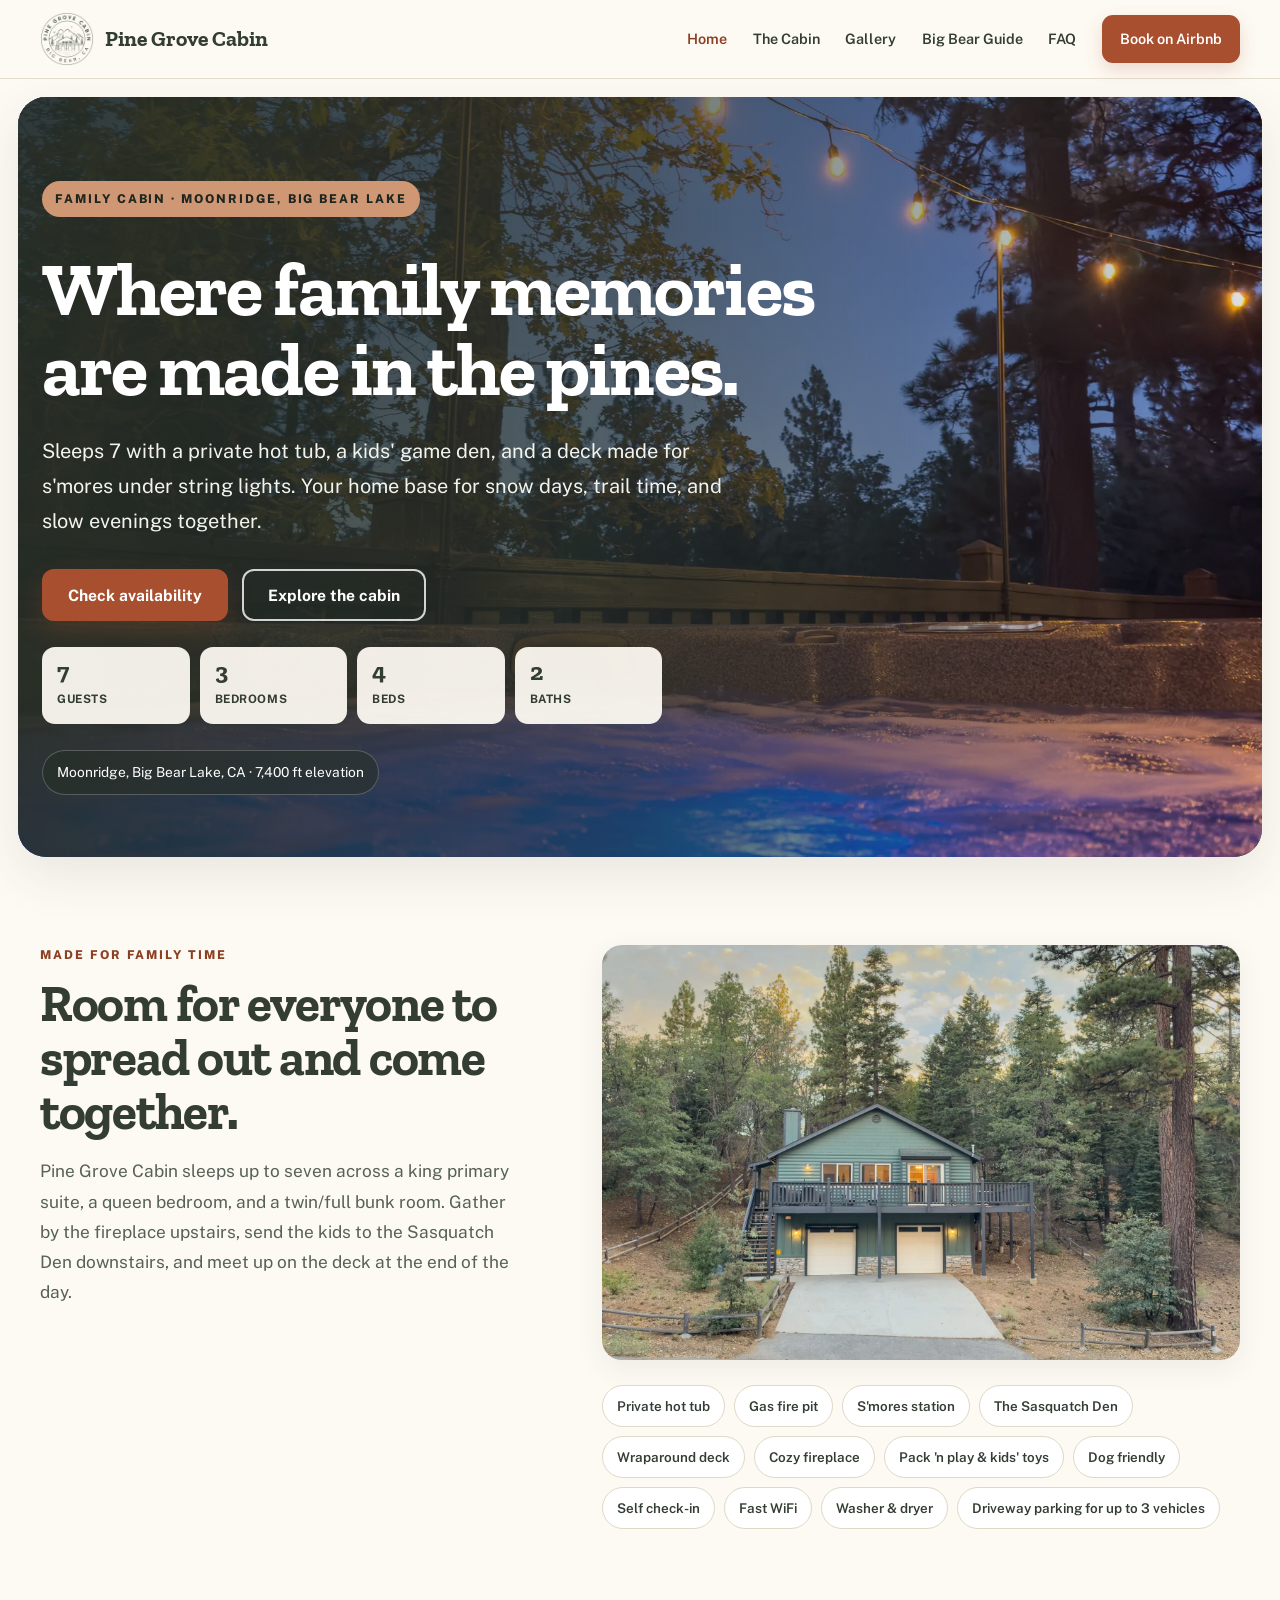
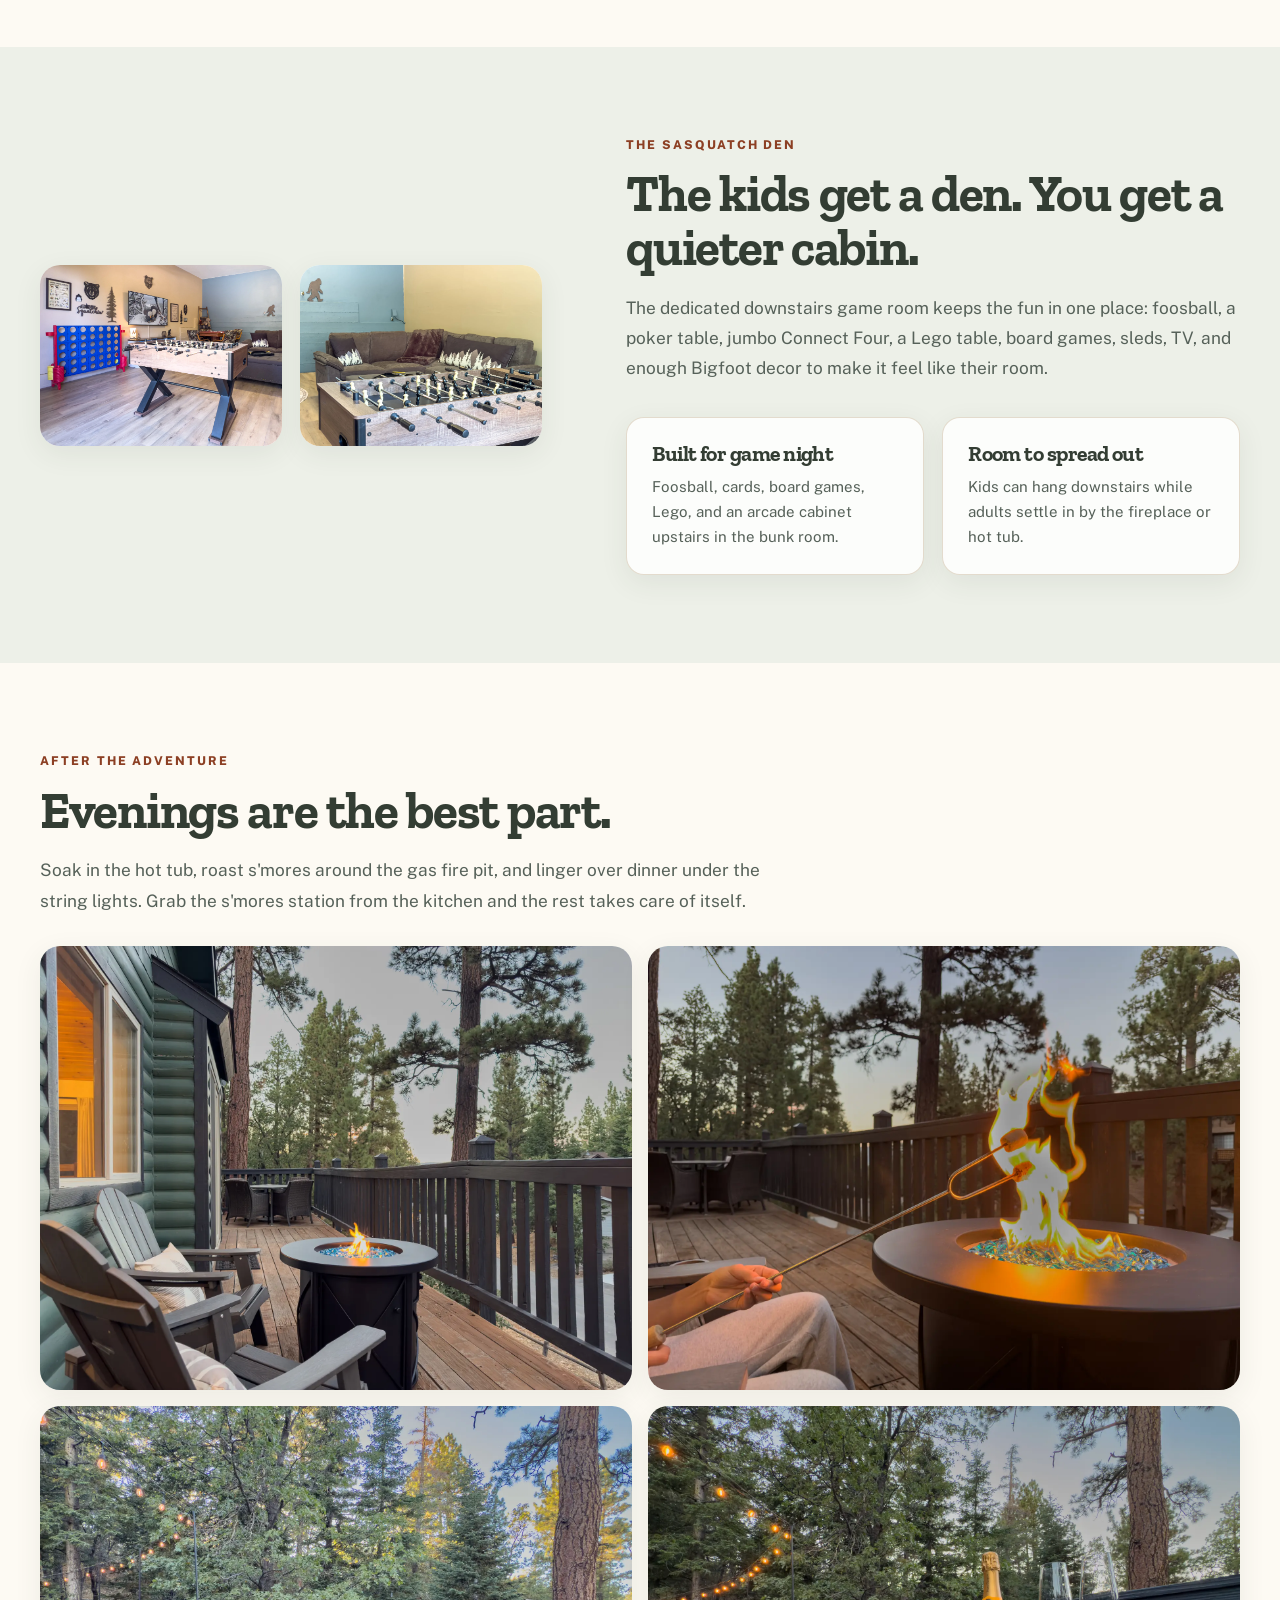
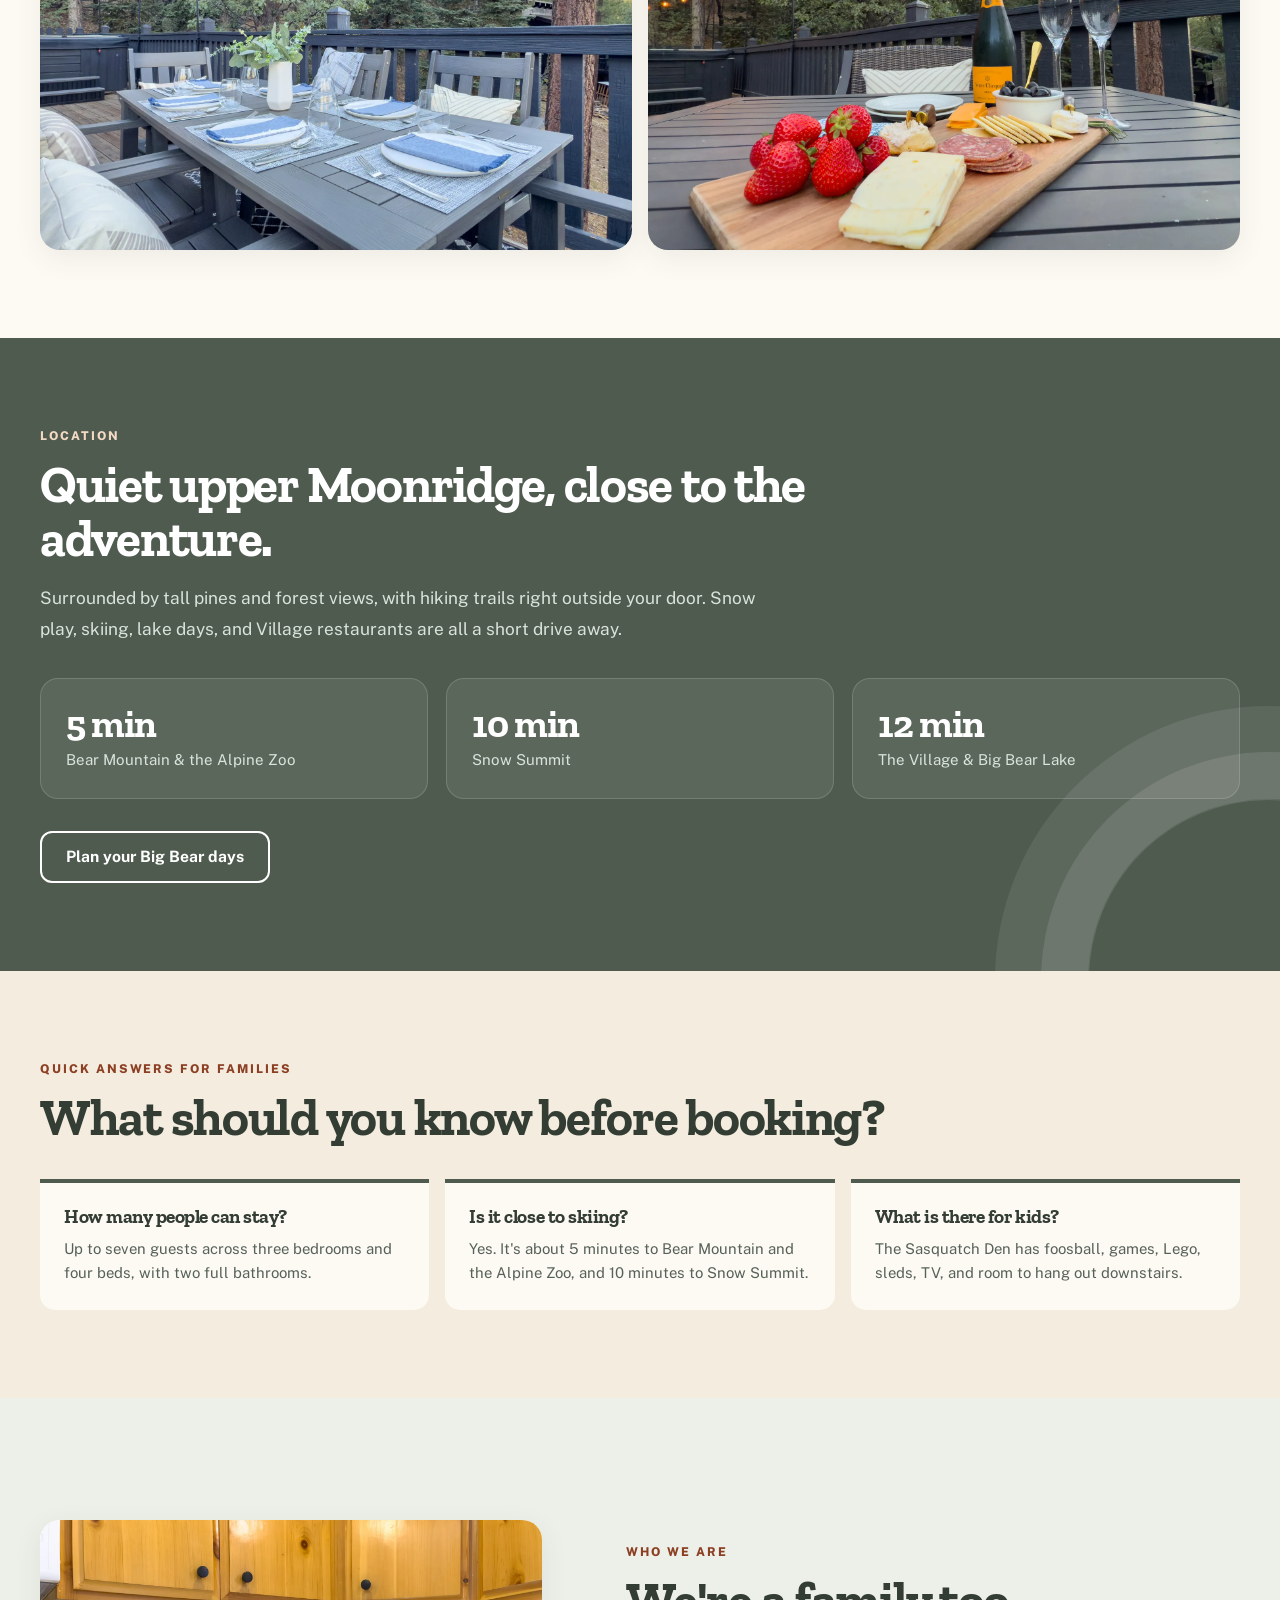
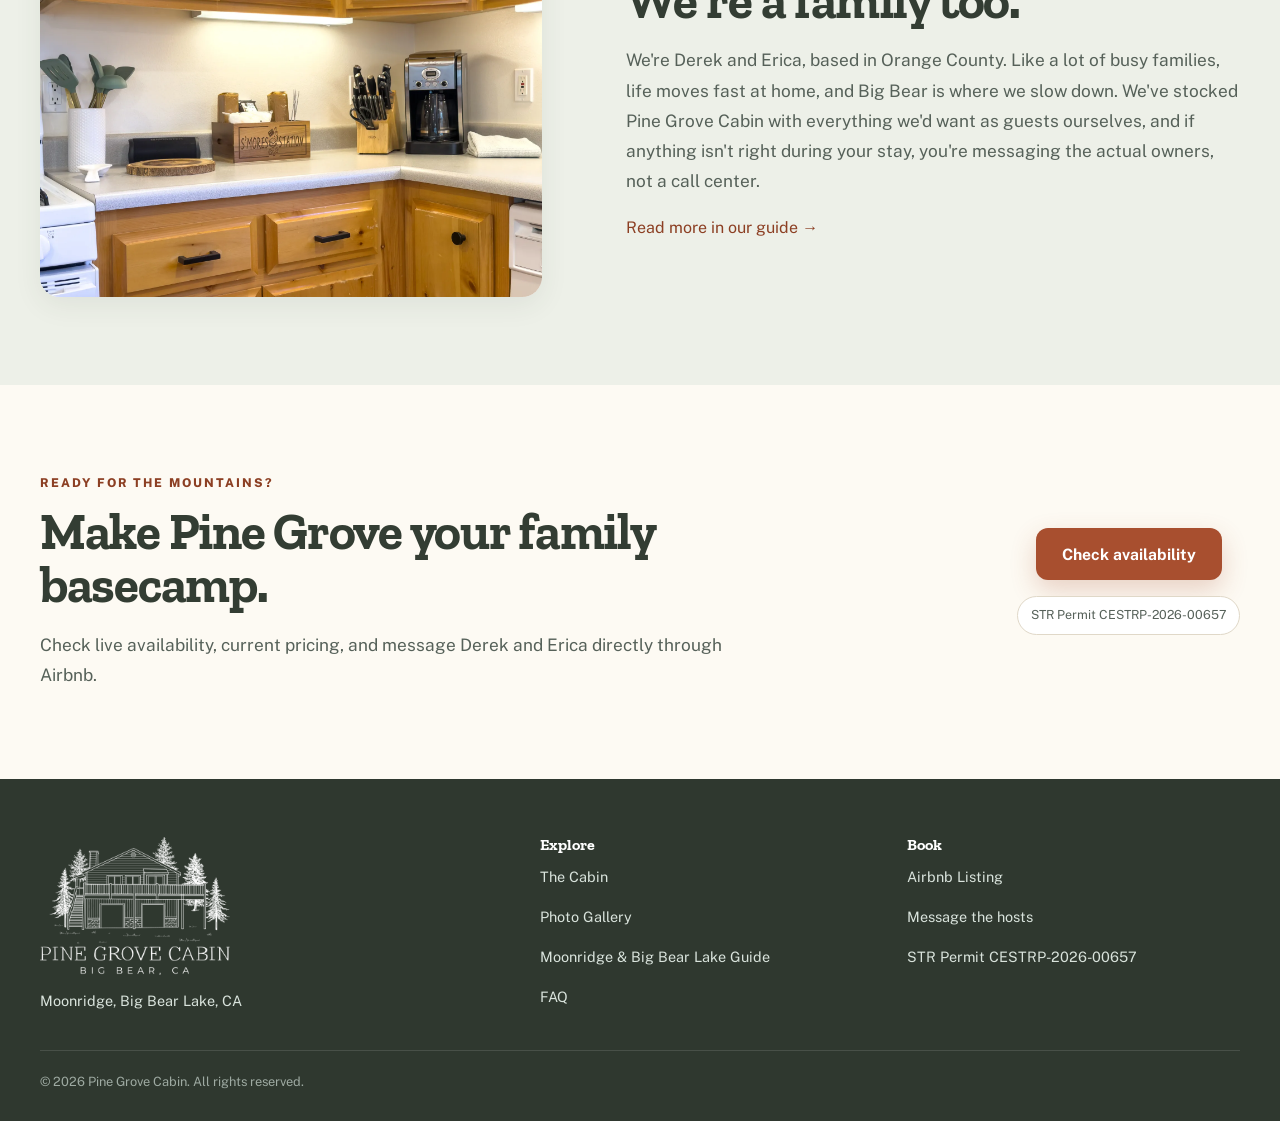
==== commit d2f9d7a2: "Align site colors with the new logo: sage, cream, peach, deeper terracotta buttons - Sage replaces p" ====
--- a/index.html
+++ b/index.html
@@ -9,7 +9,7 @@
 <link rel="icon" type="image/png" href="img/favicon-32.png" sizes="32x32">
 <link rel="icon" type="image/png" href="img/favicon-16.png" sizes="16x16">
 <link rel="apple-touch-icon" href="img/apple-touch-icon.png">
-<meta name="theme-color" content="#153C2B">
+<meta name="theme-color" content="#4F5B4F">
 <meta property="og:type" content="website">
 <meta property="og:site_name" content="Pine Grove Cabin">
 <meta property="og:title" content="Family Cabin in Moonridge, Big Bear Lake | Pine Grove Cabin">
--- a/styles.css
+++ b/styles.css
@@ -2,21 +2,22 @@
 @import url('https://fonts.googleapis.com/css2?family=Zilla+Slab:wght@500;600;700&family=Public+Sans:wght@400;500;600;700&display=swap');
 
 :root {
-  --pine-deep: #153c2b;
-  --pine-mid: #315d43;
-  --pine-soft: #dfe9df;
-  --pine-pale: #edf2e9;
-  --terracotta: #c4663f;
-  --terracotta-dark: #a84f2f;
-  --amber: #dda94b;
-  --parchment: #f8f3e8;
-  --parchment-deep: #eee5d5;
+  /* Palette follows the 2026 logo: sage, cream, peach. Variable names kept from the original build. */
+  --pine-deep: #333d33;      /* headings, nav, text on cream (sage, deep) */
+  --pine-mid: #4f5b4f;       /* logo sage: labels, dark sections */
+  --pine-soft: #e2e7de;
+  --pine-pale: #edf0e8;      /* alternate section background */
+  --terracotta: #a84f2f;     /* buttons (white text 5.5:1) */
+  --terracotta-dark: #8c3f23;/* links, eyebrows, button hover */
+  --amber: #cf9774;          /* logo peach: decoration and tags only, never body text */
+  --parchment: #fdfaf3;      /* logo cream */
+  --parchment-deep: #f3ecdf;
   --charcoal: #223029;
   --charcoal-soft: #566159;
-  --line: #d8cfbe;
+  --line: #e0d8c8;
   --white: #fff;
-  --shadow: 0 18px 50px rgba(21, 60, 43, 0.10);
-  --shadow-soft: 0 8px 28px rgba(21, 60, 43, 0.08);
+  --shadow: 0 18px 50px rgba(51, 61, 51, 0.10);
+  --shadow-soft: 0 8px 28px rgba(51, 61, 51, 0.08);
   --font-display: 'Zilla Slab', Georgia, serif;
   --font-body: 'Public Sans', -apple-system, BlinkMacSystemFont, sans-serif;
   --max-w: 1200px;
@@ -46,7 +47,8 @@
 p + p { margin-top: 1rem; }
 a { color: var(--terracotta-dark); text-decoration: none; }
 a:hover { text-decoration: underline; }
-a:focus-visible, button:focus-visible { outline: 3px solid var(--amber); outline-offset: 3px; }
+a:focus-visible, button:focus-visible { outline: 3px solid var(--terracotta-dark); outline-offset: 3px; }
+.section-dark a:focus-visible, footer a:focus-visible, .hero a:focus-visible { outline-color: var(--amber); }
 img { display: block; max-width: 100%; }
 
 .skip-link {
@@ -60,8 +62,8 @@
 .site-header {
   position: sticky; top: 0; z-index: 50;
   padding: 12px 0;
-  background: rgba(248, 243, 232, 0.94);
-  border-bottom: 1px solid rgba(216, 207, 190, 0.82);
+  background: rgba(253, 250, 243, 0.94);
+  border-bottom: 1px solid rgba(224, 216, 200, 0.85);
   backdrop-filter: blur(16px);
 }
 .site-header .wrap { display: flex; align-items: center; justify-content: space-between; gap: 24px; }
@@ -75,7 +77,7 @@
 nav.main-nav a.current { color: var(--terracotta-dark); }
 .btn-book-nav {
   background: var(--terracotta); color: var(--white) !important;
-  padding: 12px 18px; border-radius: 11px; box-shadow: 0 7px 18px rgba(196, 102, 63, .2);
+  padding: 12px 18px; border-radius: 11px; box-shadow: 0 7px 18px rgba(168, 79, 47, .2);
 }
 .btn-book-nav:hover { background: var(--terracotta-dark); }
 .mobile-toggle { display: none; border: 0; background: transparent; color: var(--pine-deep); font-size: 1.65rem; cursor: pointer; }
@@ -87,7 +89,7 @@
   font: 700 0.98rem var(--font-body); cursor: pointer; transition: transform .2s ease, background .2s ease;
 }
 .btn:hover { transform: translateY(-2px); text-decoration: none; }
-.btn-primary { background: var(--terracotta); color: var(--white); box-shadow: 0 10px 26px rgba(196, 102, 63, .24); }
+.btn-primary { background: var(--terracotta); color: var(--white); box-shadow: 0 10px 26px rgba(168, 79, 47, .24); }
 .btn-primary:hover { background: var(--terracotta-dark); }
 .btn-outline { border-color: var(--pine-deep); color: var(--pine-deep); background: transparent; }
 .btn-outline:hover { background: var(--pine-deep); color: var(--white); }
@@ -104,7 +106,7 @@
 .hero-photo { position: absolute; inset: 0; width: 100%; height: 100%; object-fit: cover; }
 .hero-gradient {
   position: absolute; inset: 0; z-index: 1;
-  background: linear-gradient(90deg, rgba(11, 42, 28, .92) 0%, rgba(14, 51, 35, .7) 48%, rgba(15, 54, 37, .12) 100%);
+  background: linear-gradient(90deg, rgba(38, 47, 39, .92) 0%, rgba(40, 50, 41, .7) 48%, rgba(42, 52, 43, .12) 100%);
 }
 .hero-topo { display: none; }
 .hero .wrap { position: relative; z-index: 2; }
@@ -113,23 +115,23 @@
   display: block; margin-bottom: 12px; color: var(--terracotta-dark);
   font-size: .76rem; font-weight: 800; letter-spacing: .16em; text-transform: uppercase;
 }
-.hero-eyebrow { display: inline-block; color: var(--pine-deep); background: var(--amber); padding: 8px 13px; border-radius: 999px; }
+.hero-eyebrow { display: inline-block; color: #1f2620; background: var(--amber); padding: 8px 13px; border-radius: 999px; }
 .hero h1 { color: var(--white); max-width: 920px; margin: 20px 0 24px; text-wrap: balance; }
 .hero p.lede { color: #f2f3ed; max-width: 700px; font-size: clamp(1.05rem, 1.6vw, 1.25rem); }
 .hero-cta-row { display: flex; flex-wrap: wrap; gap: 14px; margin-top: 30px; }
-.hero .btn-outline { color: var(--white); border-color: rgba(255,255,255,.8); background: rgba(17, 48, 34, .26); }
+.hero .btn-outline { color: var(--white); border-color: rgba(255,255,255,.8); background: rgba(38, 47, 39, .3); }
 .hero .btn-outline:hover { background: var(--white); color: var(--pine-deep); }
 .hero-pin-label {
   display: inline-flex; align-items: center; gap: 9px; margin-top: 26px;
   padding: 10px 14px; border: 1px solid rgba(255,255,255,.22); border-radius: 999px;
-  background: rgba(14, 48, 33, .56); color: var(--white); font-size: .86rem;
+  background: rgba(38, 47, 39, .58); color: var(--white); font-size: .86rem;
   backdrop-filter: blur(8px);
 }
 .hero-facts {
   display: grid; grid-template-columns: repeat(4, minmax(92px, 1fr)); gap: 10px;
   max-width: 620px; margin-top: 26px;
 }
-.hero-fact { padding: 13px 15px; border-radius: 13px; background: rgba(248,243,232,.92); color: var(--pine-deep); }
+.hero-fact { padding: 13px 15px; border-radius: 13px; background: rgba(253,250,243,.94); color: var(--pine-deep); }
 .hero-fact strong { display: block; font: 700 1.55rem var(--font-display); line-height: 1; }
 .hero-fact span { font-size: .73rem; font-weight: 700; text-transform: uppercase; letter-spacing: .05em; }
 
@@ -151,13 +153,13 @@
 section { padding: 88px 0; }
 .section-tight { padding: 54px 0; }
 .section-alt { background: var(--pine-pale); }
-.section-dark { background: var(--pine-deep); color: #dfe9df; position: relative; overflow: hidden; }
+.section-dark { background: var(--pine-mid); color: #dfe9df; position: relative; overflow: hidden; }
 .section-dark::after {
   content: ''; position: absolute; width: 360px; height: 360px; right: -170px; bottom: -190px;
   border: 1px solid rgba(255,255,255,.12); border-radius: 50%; box-shadow: 0 0 0 46px transparent, 0 0 0 47px rgba(255,255,255,.1), 0 0 0 92px transparent, 0 0 0 93px rgba(255,255,255,.08);
 }
 .section-dark h2, .section-dark h3 { color: var(--white); }
-.section-dark .eyebrow { color: var(--amber); }
+.section-dark .eyebrow { color: #f3d9c4; }
 .section-dark .wrap { position: relative; z-index: 1; }
 .lede { max-width: 720px; margin-top: 18px; color: var(--charcoal-soft); font-size: 1.08rem; line-height: 1.75; }
 .section-dark .lede { color: #d9e3dc !important; }
@@ -172,7 +174,7 @@
 
 .card-grid { display: grid; grid-template-columns: repeat(auto-fit, minmax(230px, 1fr)); gap: 18px; margin-top: 34px; }
 .card {
-  background: rgba(255,255,255,.82); border: 1px solid rgba(216,207,190,.9); border-radius: var(--radius);
+  background: rgba(255,255,255,.82); border: 1px solid rgba(224,216,200,.9); border-radius: var(--radius);
   padding: 25px; box-shadow: var(--shadow-soft);
 }
 .card h3 { margin-bottom: 9px; }
@@ -236,7 +238,7 @@
 section[id="house-rules"] { scroll-margin-top: 84px; }
 
 /* Footer */
-footer { padding: 58px 0 28px; background: #18241e; color: #d9e3dc; font-size: .9rem; }
+footer { padding: 58px 0 28px; background: #2f382f; color: #d9e3dc; font-size: .9rem; }
 footer .wrap { display: grid; grid-template-columns: 1.4fr 1fr 1fr; gap: 34px; }
 .footer-logo { width: 190px; height: auto; margin-bottom: 14px; }
 footer h4 { margin-bottom: 12px; color: var(--white); font-size: 1rem; letter-spacing: 0; }
@@ -262,7 +264,7 @@
   nav.main-nav {
     display: none; position: absolute; top: 100%; left: 0; right: 0;
     flex-direction: column; align-items: stretch; gap: 0; padding: 10px 20px 22px;
-    background: rgba(248,243,232,.98); border-bottom: 1px solid var(--line); box-shadow: var(--shadow-soft);
+    background: rgba(253,250,243,.98); border-bottom: 1px solid var(--line); box-shadow: var(--shadow-soft);
   }
   nav.main-nav.is-open { display: flex; }
   nav.main-nav a { width: 100%; padding: 12px 4px; font-size: .95rem; }
@@ -278,7 +280,7 @@
     width: calc(100% - 20px); min-height: 760px; margin-top: 10px; padding: 54px 0 38px;
     border-radius: 22px; align-items: end;
   }
-  .hero-gradient { background: linear-gradient(0deg, rgba(11,42,28,.92) 0%, rgba(11,42,28,.62) 55%, rgba(11,42,28,.04) 100%); }
+  .hero-gradient { background: linear-gradient(0deg, rgba(38,47,39,.92) 0%, rgba(38,47,39,.62) 55%, rgba(38,47,39,.04) 100%); }
   .hero h1 { font-size: clamp(2.75rem, 12vw, 4rem); }
   .hero p.lede { font-size: 1rem; line-height: 1.65; }
   .hero-cta-row { flex-direction: column; }
@@ -322,7 +324,7 @@
 
 .lightbox {
   position: fixed; inset: 0; z-index: 100; display: flex; align-items: center; justify-content: center;
-  padding: 24px 64px; background: rgba(8, 24, 16, .92);
+  padding: 24px 64px; background: rgba(26, 32, 27, .93);
 }
 .lightbox[hidden] { display: none; }
 .lightbox figure { margin: 0; max-width: min(1200px, 100%); text-align: center; }
@@ -347,7 +349,7 @@
   .book-bar {
     display: block; position: fixed; left: 14px; right: 14px; bottom: 14px; z-index: 60;
     padding: 15px 18px; border-radius: 999px; background: var(--terracotta); color: var(--white);
-    font-weight: 700; text-align: center; box-shadow: 0 12px 30px rgba(21, 60, 43, .28);
+    font-weight: 700; text-align: center; box-shadow: 0 12px 30px rgba(51, 61, 51, .28);
     transform: translateY(160%); transition: transform .3s ease;
   }
   .book-bar:hover { background: var(--terracotta-dark); text-decoration: none; }
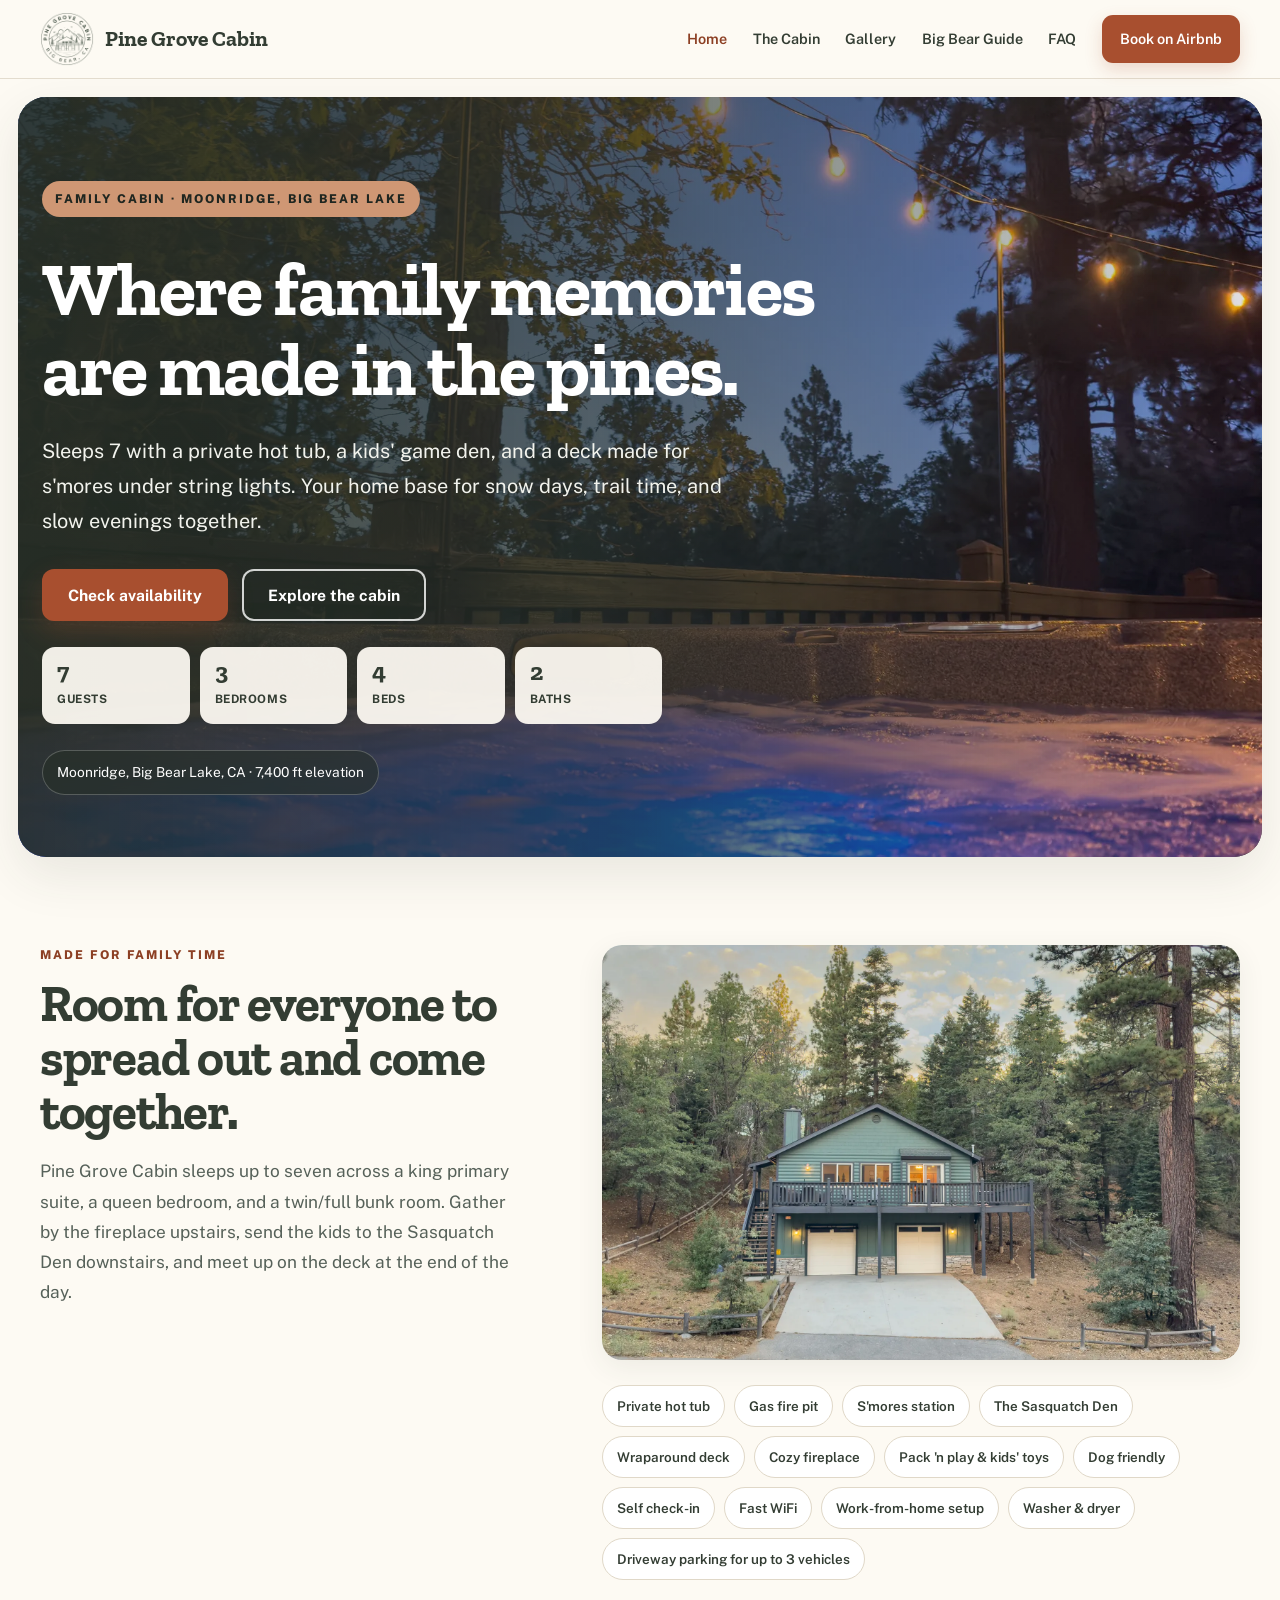
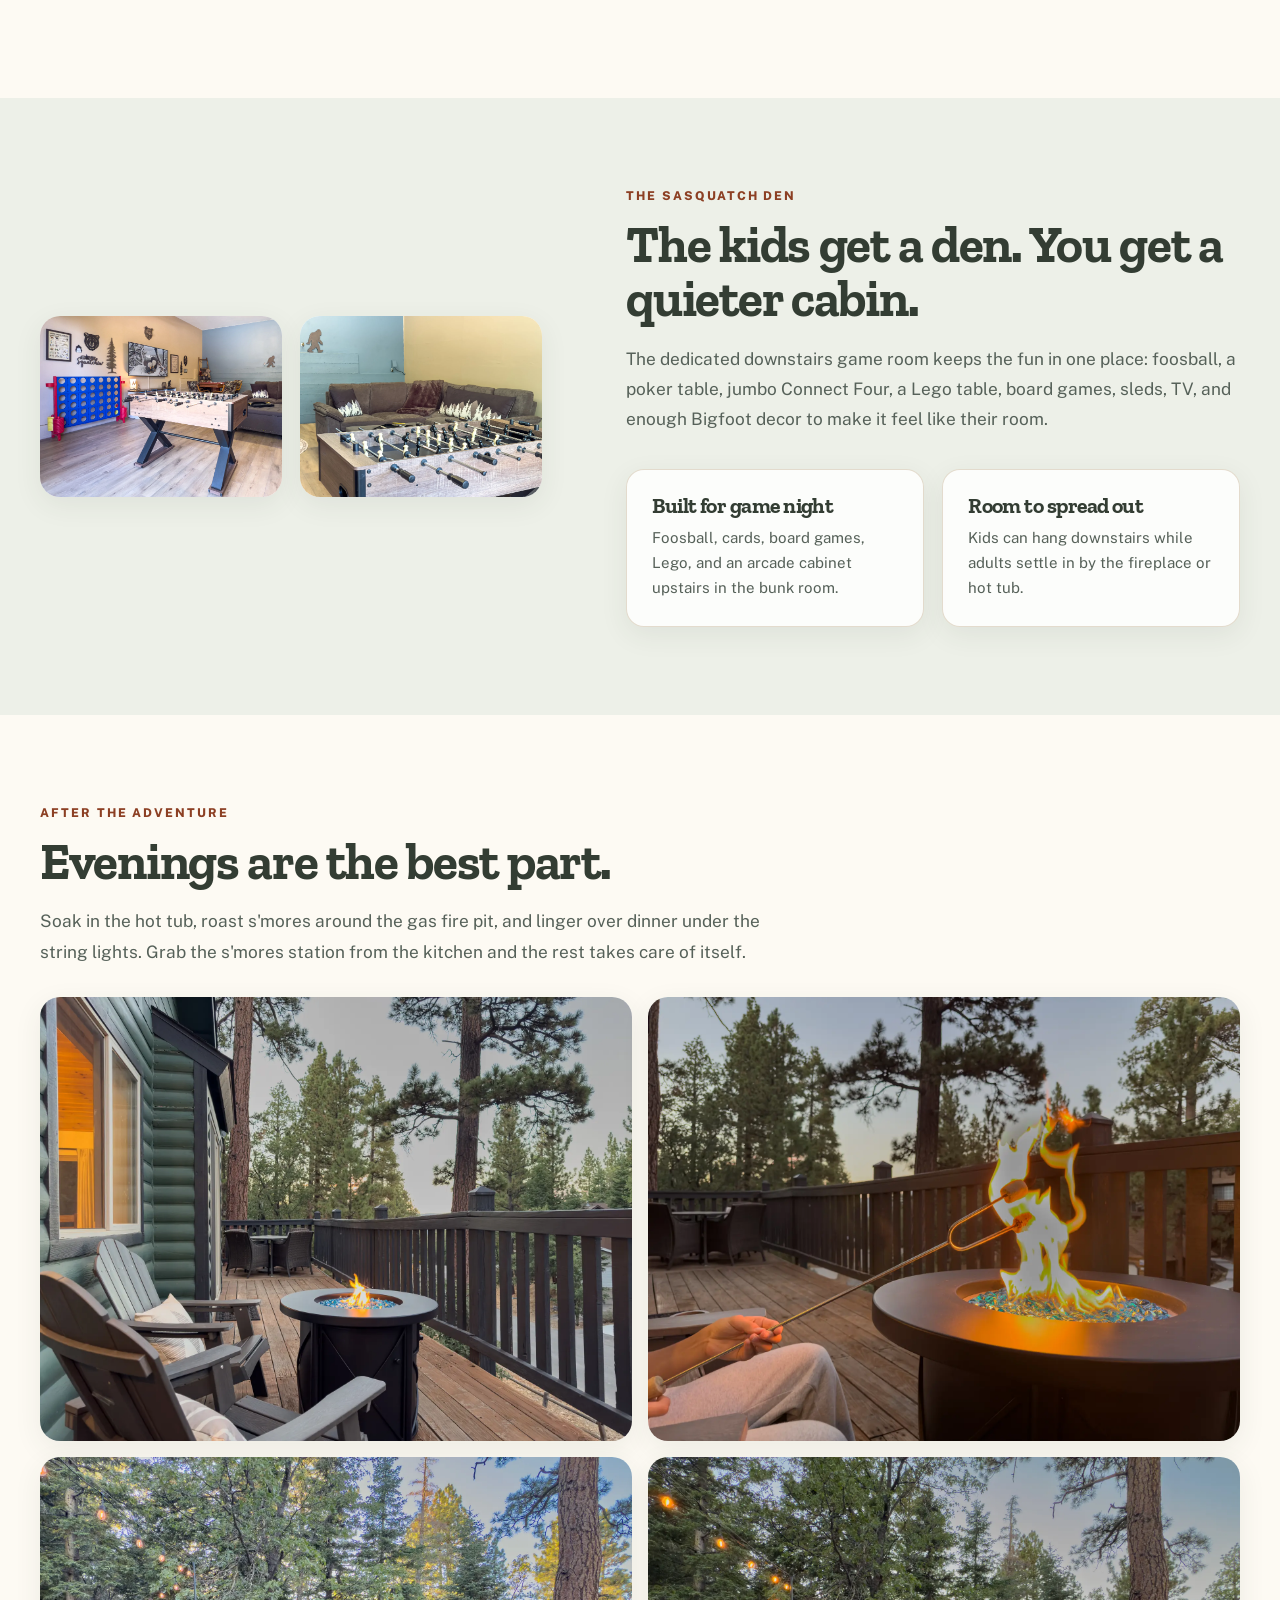
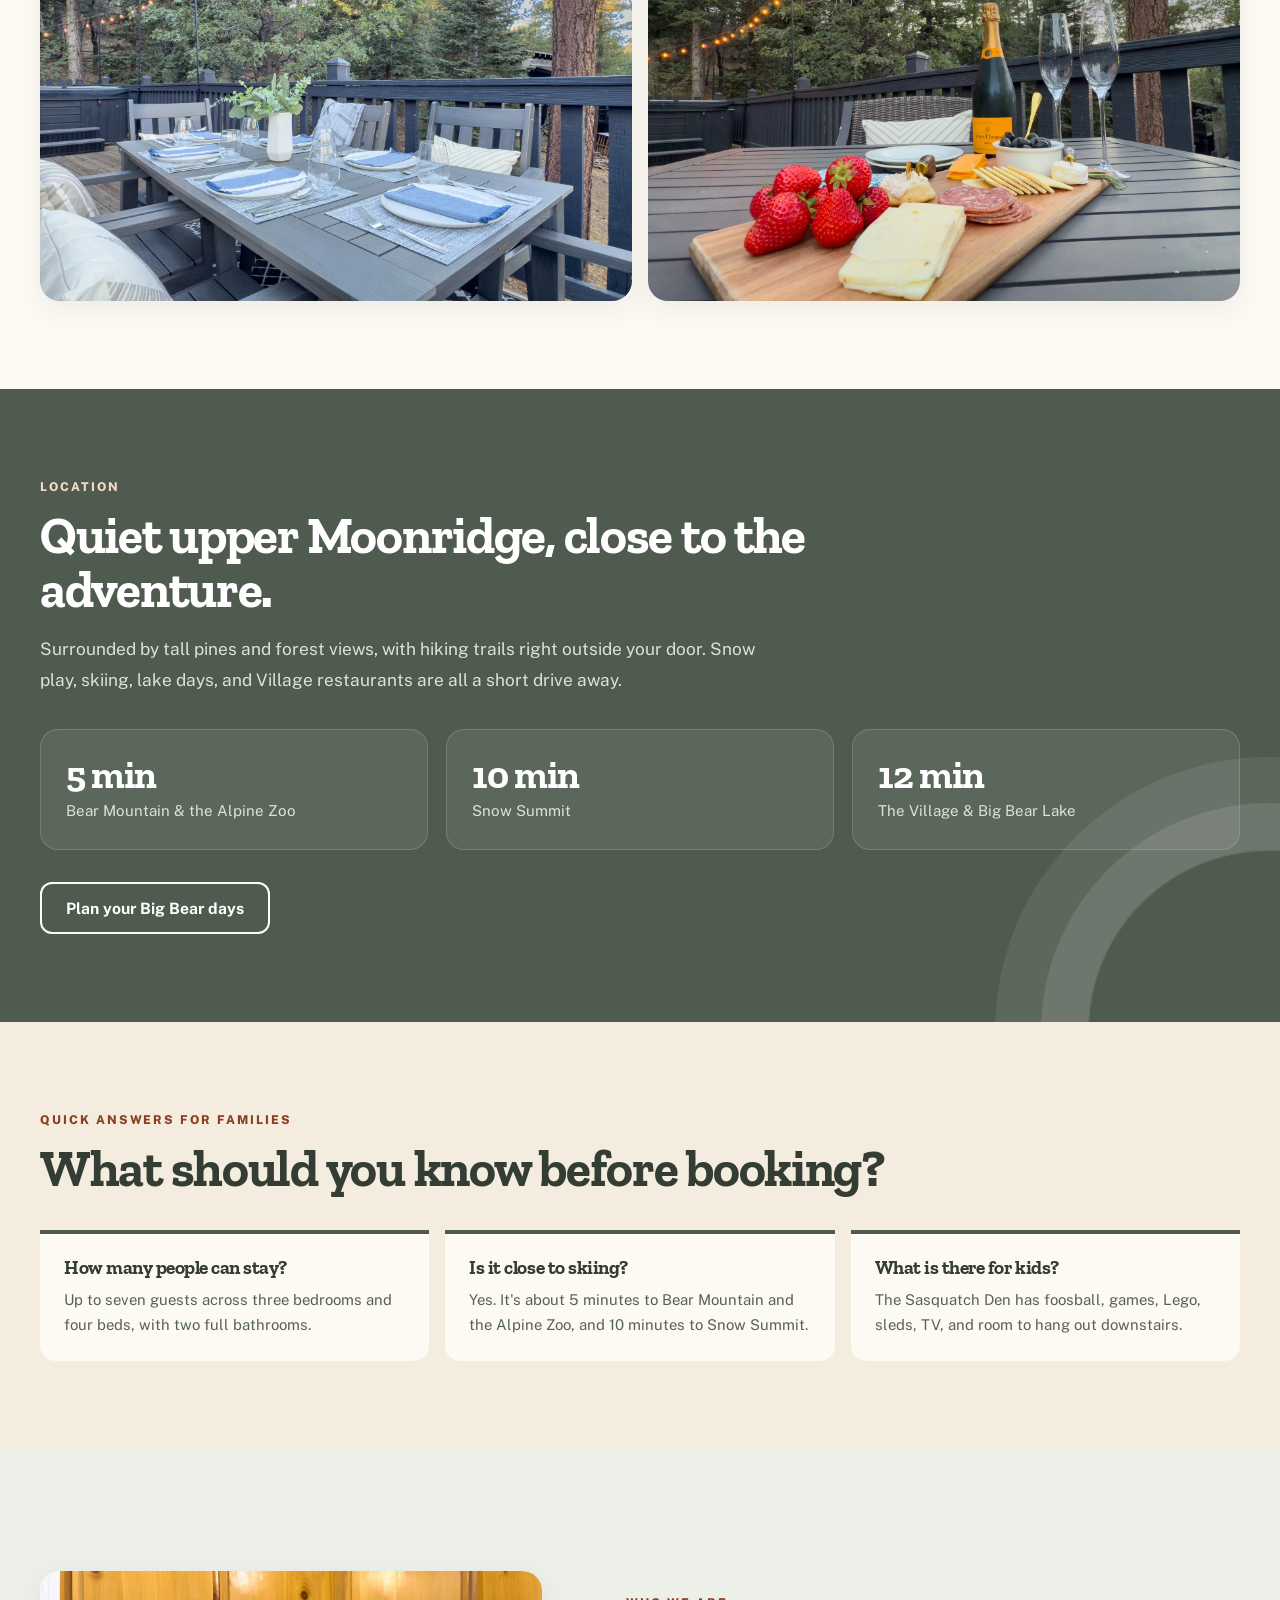
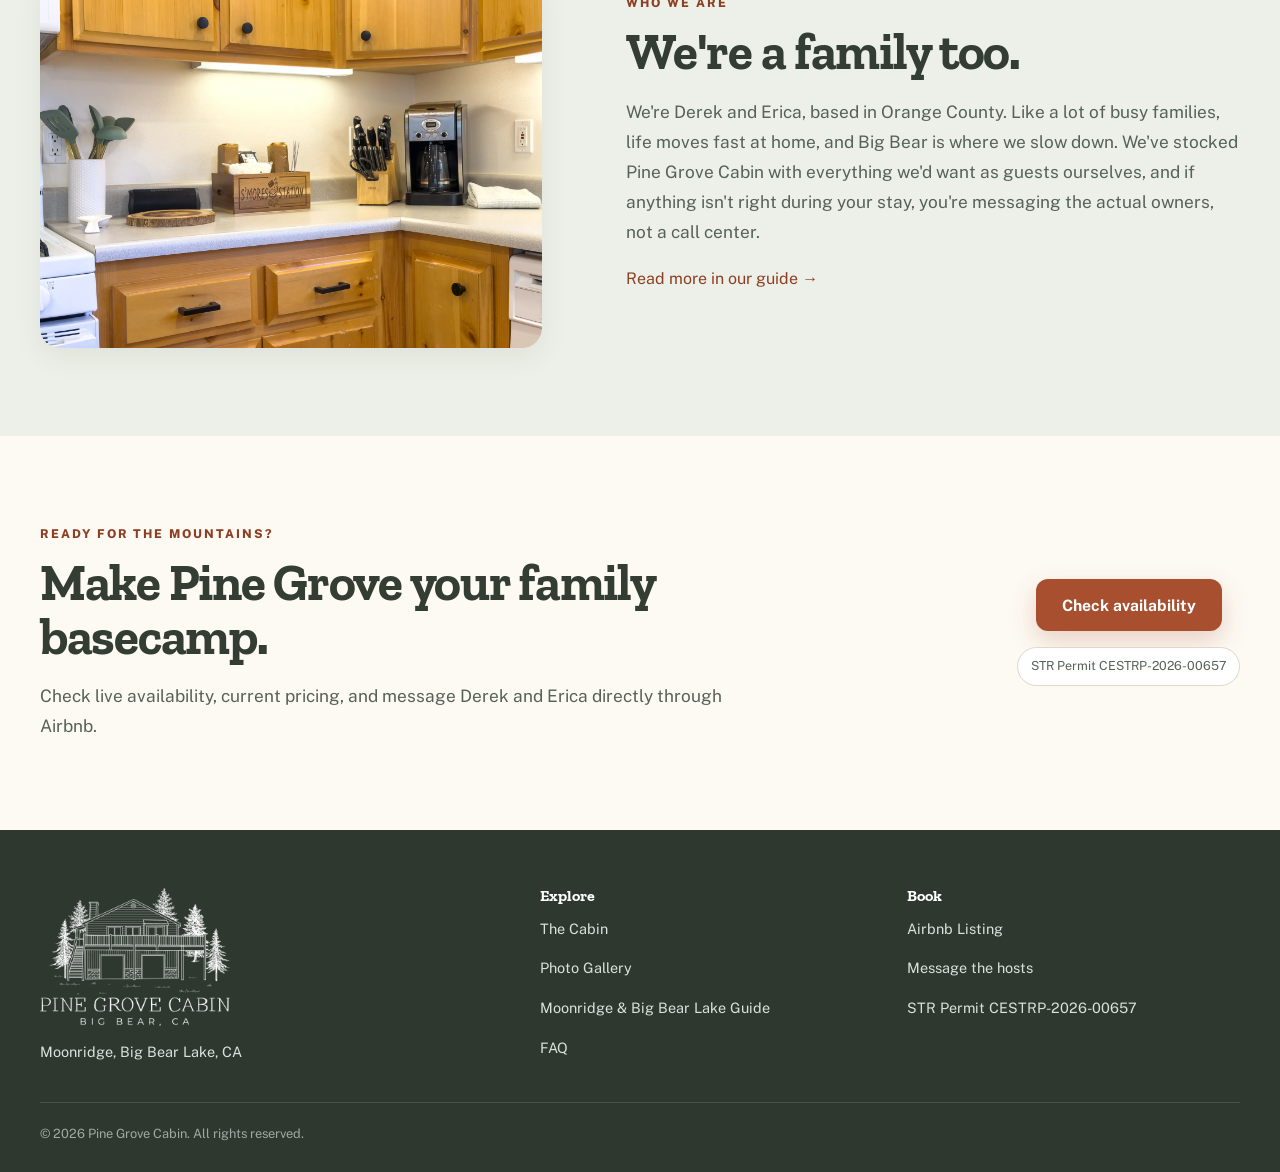
==== commit d4e386fc: "Add work-from-home workspace photo to cabin page, gallery, and home chips Co-Authored-By: Claude Son" ====
--- a/index.html
+++ b/index.html
@@ -89,6 +89,7 @@
         <span class="chip">Dog friendly</span>
         <span class="chip">Self check-in</span>
         <span class="chip">Fast WiFi</span>
+        <span class="chip">Work-from-home setup</span>
         <span class="chip">Washer &amp; dryer</span>
         <span class="chip">Driveway parking for up to 3 vehicles</span>
       </div>
